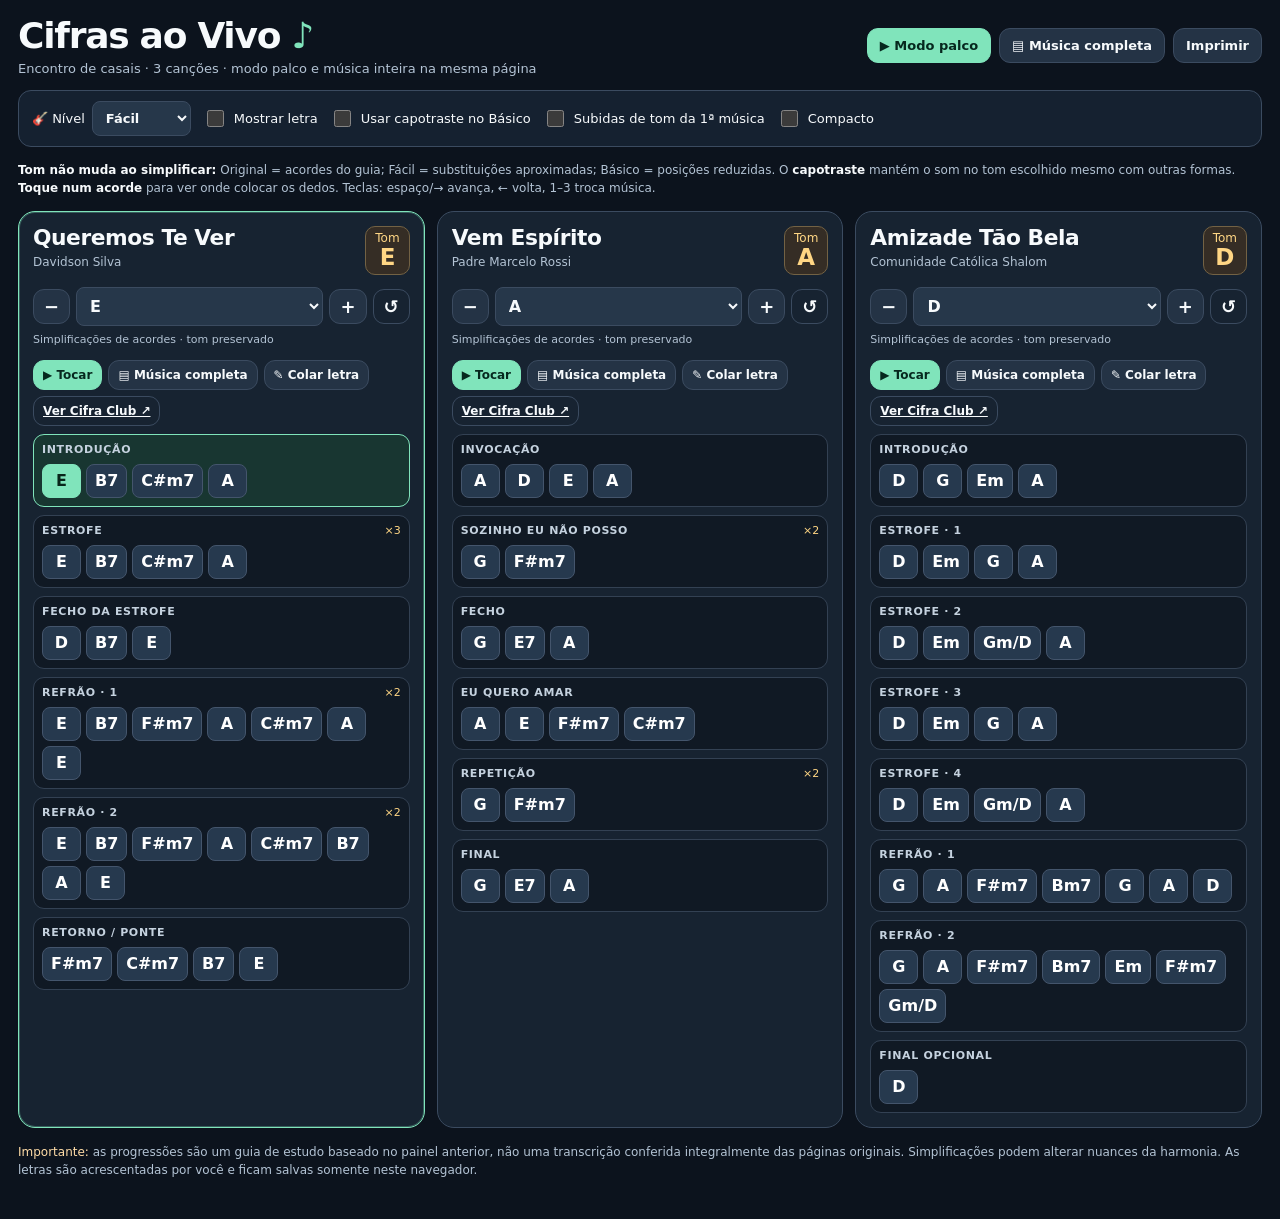
==== cifras/index.html @ f6ab0baf "Atualiza painel de cifras com modo música completa" ====
<!doctype html>
<html lang="pt-BR">
<head>
<meta charset="utf-8">
<meta name="viewport" content="width=device-width, initial-scale=1, viewport-fit=cover">
<meta name="theme-color" content="#101722">
<title>Cifras ao Vivo — Encontro de Casais</title>
<style>
:root{color-scheme:dark;--bg:#0c131d;--panel:#172331;--panel2:#243345;--border:#3b4b60;--text:#f7fafc;--muted:#b3c3d4;--accent:#80e4bb;--gold:#ffd684;--red:#ffaca8}
*{box-sizing:border-box}html,body{margin:0;background:var(--bg);color:var(--text);min-height:100%;font-family:system-ui,-apple-system,"Segoe UI",Roboto,Arial,sans-serif}body{overflow-x:hidden}button,select,textarea,input{font:inherit}button{cursor:pointer}button:focus-visible,select:focus-visible,textarea:focus-visible,input:focus-visible,a:focus-visible{outline:2px solid var(--accent);outline-offset:3px}a{color:var(--accent)}.wrap{max-width:1640px;margin:auto;padding:15px 18px 25px}.top{display:flex;gap:14px;justify-content:space-between;align-items:center;flex-wrap:wrap}.top h1{font-size:clamp(23px,3vw,36px);letter-spacing:-.035em;margin:0}.sub{color:var(--muted);font-size:13px;margin:5px 0 0}.actions{display:flex;gap:8px;flex-wrap:wrap}.btn{border:1px solid var(--border);background:var(--panel2);color:var(--text);border-radius:11px;padding:9px 12px;font-size:13px;font-weight:760}.btn:hover{border-color:var(--accent)}.btn.primary{background:var(--accent);color:#06281e;border-color:var(--accent)}.btn.flat{background:transparent}.btn.tiny{padding:7px 10px}.settings{display:flex;gap:12px;flex-wrap:wrap;align-items:center;margin:14px 0;padding:10px 13px;border-radius:13px;background:#152130;border:1px solid var(--border);font-size:13px}.settings label{display:inline-flex;gap:7px;align-items:center}.settings .check{accent-color:var(--accent);width:17px;height:17px}select{border:1px solid var(--border);background:#26374a;color:var(--text);padding:8px 9px;border-radius:8px;font-weight:700;max-width:100%}.legend{font-size:12px;color:var(--muted);margin:11px 0 14px;line-height:1.5}.legend strong{color:var(--text)}.songs{display:grid;grid-template-columns:repeat(3,minmax(0,1fr));gap:12px}.song{min-width:0;border-radius:17px;border:1px solid var(--border);background:var(--panel);padding:14px}.song.active{border-color:var(--accent);box-shadow:inset 0 0 0 1px #80e4bb50}.songhead{display:flex;align-items:flex-start;justify-content:space-between;gap:8px}.song h2{font-size:clamp(18px,1.7vw,23px);line-height:1.14;letter-spacing:-.02em;margin:0}.artist{font-size:12px;color:var(--muted);margin-top:4px}.keybox{text-align:center;flex:none;border:1px solid #736244;background:#352d25;color:var(--gold);border-radius:10px;padding:4px 9px;font-size:12px}.keybox strong{display:block;font-size:23px;line-height:1.1}.transpose{display:flex;gap:6px;align-items:center;margin:12px 0 7px}.transpose .btn{padding:6px 10px;min-width:34px;font-size:18px}.transpose select{flex:1;min-width:0}.tip{font-size:11px;color:var(--muted);min-height:18px;margin:5px 0 9px}.songactions{display:flex;flex-wrap:wrap;gap:6px;margin:7px 0}.songactions .btn{font-size:12px;padding:7px 9px}.section{border:1px solid #334153;background:#101924;padding:8px;margin-top:8px;border-radius:11px}.section.active{border-color:var(--accent);background:#183631}.sectionhead{display:flex;align-items:center;justify-content:space-between;gap:8px}.sectionname{color:#c5d2df;font-size:11px;font-weight:850;text-transform:uppercase;letter-spacing:.06em}.repeat{color:var(--gold);font-size:11px}.chords{display:flex;gap:5px;flex-wrap:wrap;margin-top:8px}.chord{min-width:39px;border-radius:8px;border:1px solid #44556c;background:#26394e;color:#fff;font-weight:900;font-size:16px;line-height:1;padding:8px;text-align:center}.chord:focus-visible,.chord:hover{border-color:var(--accent)}.chord.current{color:#082519;background:var(--accent);border-color:var(--accent)}.chord small{display:block;color:inherit;opacity:.72;font-size:9px;font-weight:650;margin-top:3px}.note{color:var(--muted);font-size:11px;margin-top:6px}.section-lyrics{white-space:pre-line;border-top:1px solid #3a4b5e;margin-top:7px;padding-top:7px;font-size:13px;color:#e2e9f2;line-height:1.45;max-height:160px;overflow:auto}.footer{font-size:12px;color:var(--muted);margin:15px 0;line-height:1.5}.notice{color:#ffdca7}.hidden{display:none!important}.compact .section{padding:6px;margin-top:6px}.compact .chord{padding:6px;font-size:14px}.compact .chords{margin-top:5px}
#stage{position:fixed;inset:0;z-index:100;background:#09111b;display:none;flex-direction:column;padding:clamp(10px,1.7vw,23px);gap:8px}#stage.show{display:flex}.stagebar{display:flex;align-items:center;justify-content:space-between;gap:8px;flex-wrap:wrap}.stagetitle{font-size:clamp(19px,2.4vw,31px);font-weight:900;letter-spacing:-.03em}.stagemeta{font-size:12px;color:var(--muted)}.stagecontrols{display:flex;gap:6px;align-items:center;flex-wrap:wrap}.stagecontrols .btn{padding:7px 9px}.stagecontrols select{padding:7px;font-size:12px}.stagecontrols label{display:inline-flex;gap:4px;align-items:center;font-size:12px;color:var(--muted)}.stage-center{display:grid;grid-template-columns:1.55fr 1fr;gap:9px;flex:1;min-height:115px}.bigbox{border-radius:17px;display:flex;flex-direction:column;align-items:center;justify-content:center;min-width:0;overflow:hidden;padding:6px;position:relative}.bigbox.current{border:2px solid var(--accent);background:#15382f}.bigbox.next{border:1px solid var(--border);background:#1c2a3b}.over{font-size:clamp(12px,1.6vw,20px);text-transform:uppercase;letter-spacing:.12em;color:#a8c5c0;font-weight:900}.giant{font-size:clamp(74px,15vw,220px);line-height:1.1;letter-spacing:-.065em;color:#b5ffe0;font-weight:970;text-align:center;white-space:nowrap}.giant.small{font-size:clamp(55px,10.5vw,145px);color:#fff}.underchord{font-size:clamp(11px,1.5vw,17px);font-weight:740;color:#c8d9e2;text-align:center}.seclabel{font-size:clamp(12px,1.5vw,18px);color:#cce5dc;font-weight:700;text-align:center;padding:0 6px}.upcoming{display:flex;align-items:center;gap:7px;justify-content:center;flex-wrap:wrap;min-height:30px}.pill{padding:5px 12px;background:var(--panel2);border:1px solid var(--border);border-radius:9px;font-size:clamp(16px,2vw,25px);font-weight:800}.stage-lyrics{background:#121d2b;border:1px solid #3b4c5b;border-radius:13px;padding:10px 14px;min-height:0;max-height:26vh;overflow:auto;flex:none}.lyrics-head{display:flex;align-items:center;justify-content:space-between;gap:8px;color:var(--gold);font-size:11px;letter-spacing:.08em;font-weight:850;text-transform:uppercase;margin-bottom:5px}.lyrics-body{color:#f5f6fd;font-size:clamp(17px,2.1vw,27px);line-height:1.38;font-weight:670;white-space:pre-line}.lyrics-empty{color:var(--muted);font-size:13px}.stage-bottom{display:grid;grid-template-columns:1fr 2fr 1fr;gap:9px;min-height:65px}.bigbtn{background:#29394c;border-radius:14px;border:1px solid var(--border);color:white;font-size:clamp(17px,2.5vw,30px);font-weight:850;padding:10px 8px}.bigbtn.primary{background:var(--accent);color:#073021;border-color:var(--accent)}.hint{font-size:11px;color:var(--muted);text-align:center}
.modal-backdrop{position:fixed;inset:0;background:#000c;z-index:220;display:none;align-items:center;justify-content:center;padding:14px}.modal-backdrop.show{display:flex}.modal{background:#182637;border:1px solid #52667c;border-radius:17px;padding:17px;box-shadow:0 25px 70px #000a;max-height:min(92vh,900px);overflow:auto;width:min(95vw,670px)}.modal h3{margin:0 0 7px;font-size:22px}.modal-top{display:flex;justify-content:space-between;align-items:flex-start;gap:10px}.modal-desc{font-size:13px;line-height:1.45;color:var(--muted);margin:7px 0 12px}.modal-actions{display:flex;flex-wrap:wrap;gap:7px;margin-top:12px}.diagram-container{display:flex;align-items:center;justify-content:center;gap:20px;flex-wrap:wrap}.diagram-container svg{width:min(100%,270px);height:auto}.diagram-notes{max-width:250px;line-height:1.5;font-size:14px}.modal textarea{display:block;resize:vertical;width:100%;background:#0c1725;color:#fff;border:1px solid var(--border);border-radius:10px;padding:11px;line-height:1.45;min-height:150px;font-size:14px}.lyric-grid{display:grid;grid-template-columns:200px 1fr;gap:10px;align-items:start}.section-select{width:100%;padding:9px}.lyric-tools{display:flex;flex-wrap:wrap;gap:7px;margin:9px 0}.muted{color:var(--muted)}.toast{position:fixed;z-index:350;bottom:15px;left:50%;transform:translateX(-50%);background:#f4f2df;color:#15212a;border-radius:12px;padding:11px 16px;display:none;font-size:13px;font-weight:750;max-width:min(92vw,600px);text-align:center;box-shadow:0 10px 30px #0009}.toast.show{display:block}
@media(max-width:950px){.songs{grid-template-columns:1fr}.song{padding:12px}.song h2{font-size:21px}.tip{min-height:0}.stagecontrols .btn,.stagecontrols select{font-size:12px}.stage-center{grid-template-columns:1.2fr .9fr}}
@media(max-width:570px){.wrap{padding:12px 9px}.settings{gap:8px;padding:8px}.stagebar{gap:6px}.stagetitle{font-size:18px}.stagecontrols{gap:4px}.stagecontrols .btn{font-size:12px;padding:6px}.stagecontrols select{max-width:97px;padding:6px}.stage-center{grid-template-columns:1fr;grid-template-rows:1.1fr .75fr;gap:6px}.bigbox{border-radius:12px}.giant{font-size:clamp(73px,22vw,125px)}.giant.small{font-size:clamp(46px,16vw,90px)}.over{font-size:12px}.stage-lyrics{max-height:24vh;padding:8px}.lyrics-body{font-size:17px}.stage-bottom{grid-template-columns:1fr 1.6fr 1fr;gap:5px;min-height:55px}.bigbtn{font-size:16px;border-radius:11px;padding:8px 4px}.hint{font-size:10px}.lyric-grid{grid-template-columns:1fr}.diagram-container{gap:2px}}
@media(max-height:640px){.stage-lyrics{max-height:19vh}.stage-bottom{min-height:48px}.giant{font-size:clamp(53px,13vh,115px)}.giant.small{font-size:clamp(39px,10vh,82px)}.bigbtn{font-size:16px;padding:5px}}
@media print{.actions,.settings,.legend,.songactions,.transpose,#stage,.modal-backdrop,.toast{display:none!important}.songs{grid-template-columns:repeat(3,1fr)}.wrap{padding:0}.song,.section{background:white;color:black}.chord{background:white;color:black;border:1px solid #888}.sectionname,.artist,.tip{color:#555}}
/* Folha da música — sem avançar acordes */
#full-sheet{position:fixed;inset:0;z-index:108;display:none;overflow:auto;overscroll-behavior:contain;background:#0b1420;color:#f6fbff;padding:14px max(12px,calc((100vw - 1380px)/2));}
#full-sheet.show{display:block}.sheet-toolbar{display:flex;align-items:center;justify-content:space-between;gap:8px;flex-wrap:wrap;position:sticky;top:-14px;z-index:2;background:#101c2b;border-bottom:1px solid #415268;padding:10px 12px;border-radius:12px;margin-bottom:10px}
.sheet-toolbar strong{font-size:clamp(19px,2.5vw,27px)}.sheet-controls{display:flex;align-items:center;gap:7px;flex-wrap:wrap}.sheet-controls label{display:inline-flex;gap:5px;align-items:center;color:#d6e5ef;font-size:13px;font-weight:650}.sheet-controls select{background:#26394a;color:#fff;border:1px solid #526478;border-radius:9px;padding:8px 9px;min-width:74px;font-size:14px}
.sheet-heading{padding:8px 8px 13px;display:flex;align-items:flex-end;justify-content:space-between;gap:10px;flex-wrap:wrap;border-bottom:1px solid #38495e}.sheet-heading h2{font-size:clamp(24px,3vw,34px);margin:0;letter-spacing:-.025em}.sheet-heading p{margin:4px 0 0;color:#b9ccde;font-size:13px}.sheet-tonality{color:#a5ffe0;font-weight:950;font-size:29px}
.sheet-grid{display:grid;grid-template-columns:repeat(2,minmax(0,1fr));gap:10px;align-items:stretch;margin:11px 0}.sheet-section{border:1px solid #415268;border-radius:11px;background:#182739;padding:10px 12px;min-width:0}.sheet-section.active{border-color:#80e4bb}.sheet-section-head{display:flex;align-items:center;justify-content:space-between;gap:6px;flex-wrap:wrap;margin-bottom:7px}.sheet-section-head strong{color:#ffe29d;font-size:clamp(14px,1.4vw,18px);line-height:1.2}.sheet-section-head .meta{font-size:12px;color:#b9cce0;font-weight:700}.sheet-inline-chords{display:flex;flex-wrap:wrap;gap:7px;align-items:center}.sheet-chord{background:#283d4c;border:1px solid #4e6577;border-radius:8px;color:#b7ffdf;font-weight:950;font-size:clamp(18px,2vw,28px);padding:6px 10px;min-width:48px;line-height:1.12}.sheet-chord:focus-visible{outline:3px solid #ffe29d}.sheet-chord small{display:block;font-size:10px;color:#d1e4ec;font-weight:600}.sheet-lyric{white-space:pre-wrap;margin-top:10px;color:#f5f5fb;line-height:1.35;font-weight:600;font-size:clamp(15px,1.4vw,19px);padding:10px;background:#0d1b2a;border-radius:9px}.sheet-lyric-empty{margin-top:8px;color:#a7baca;font-size:12px;font-weight:500}.sheet-foot{display:flex;gap:8px;align-items:center;justify-content:space-between;flex-wrap:wrap;color:#bbcbda;font-size:12px;margin:0 4px 12px}.sheet-foot a{color:#b0efce}
#full-sheet.fit .sheet-grid{gap:7px;margin-top:8px}#full-sheet.fit .sheet-section{padding:7px 9px}#full-sheet.fit .sheet-section-head{margin-bottom:5px}#full-sheet.fit .sheet-section-head strong{font-size:clamp(13px,1.2vw,16px)}#full-sheet.fit .sheet-inline-chords{gap:5px}#full-sheet.fit .sheet-chord{font-size:clamp(17px,1.6vw,23px);padding:4px 7px;min-width:38px}#full-sheet.fit .sheet-lyric{font-size:14px;line-height:1.2;padding:6px}
@media(min-width:1320px){#full-sheet.fit .sheet-grid{grid-template-columns:repeat(3,minmax(0,1fr))}}
@media(max-width:780px){#full-sheet{padding:8px}#full-sheet .sheet-grid{grid-template-columns:1fr}.sheet-toolbar{top:-8px;padding:9px}.sheet-controls{width:100%}.sheet-controls select{min-width:65px}.sheet-heading h2{font-size:24px}.sheet-heading{padding-bottom:8px}.sheet-chord{font-size:24px}}
@media(max-width:460px){.sheet-controls .btn{padding:7px;font-size:12px}.sheet-controls label{font-size:12px}.sheet-controls select{padding:7px 5px}.sheet-chord{font-size:22px}.sheet-toolbar strong{font-size:19px}}
@page{size:A4 landscape;margin:7mm}
@media print{body.print-sheet{background:white!important;color:black!important}body.print-sheet #overview,body.print-sheet #stage,body.print-sheet .modal-backdrop,body.print-sheet .toast{display:none!important}body.print-sheet #full-sheet{display:block!important;position:static!important;overflow:visible!important;inset:auto!important;background:white!important;color:black!important;padding:0!important}body.print-sheet .sheet-toolbar,body.print-sheet .sheet-foot,body.print-sheet .sheet-section-head button{display:none!important}body.print-sheet .sheet-heading{border-bottom:1px solid #777;color:black;padding:0 0 5px}body.print-sheet .sheet-heading h2{font-size:21px}body.print-sheet .sheet-heading p{color:#444;font-size:10px}body.print-sheet .sheet-tonality{color:black;font-size:19px}body.print-sheet .sheet-grid{grid-template-columns:repeat(2,minmax(0,1fr));gap:5px}body.print-sheet .sheet-section{break-inside:avoid;border:1px solid #aaa;background:white!important;color:black!important;padding:5px}body.print-sheet .sheet-section-head{margin-bottom:3px}body.print-sheet .sheet-section-head strong,body.print-sheet .sheet-section-head .meta{color:black!important;font-size:11px}body.print-sheet .sheet-inline-chords{gap:4px}body.print-sheet .sheet-chord{background:white!important;color:black!important;border:1px solid #bbb;padding:3px 5px;font-size:14px;min-width:auto}body.print-sheet .sheet-chord small{font-size:8px;color:#444}body.print-sheet .sheet-lyric{color:black;background:white;font-size:10px;line-height:1.1;padding:2px;margin-top:4px}body.print-sheet .sheet-lyric-empty{display:none}body.print-sheet #full-sheet{font-family:Arial,sans-serif}}
</style>
</head>
<body>
<main class="wrap" id="overview">
 <div class="top"><div><h1>Cifras ao Vivo <span style="color:var(--accent)">♪</span></h1><p class="sub">Encontro de casais · 3 canções · modo palco e música inteira na mesma página</p></div><div class="actions"><button class="btn primary" id="open-stage">▶ Modo palco</button><button class="btn" id="open-sheet">▤ Música completa</button><button class="btn" id="print">Imprimir</button></div></div>
 <div class="settings">
  <label>🎸 Nível <select id="level" aria-label="Nível dos acordes"><option value="original">Original</option><option value="easy">Fácil</option><option value="basic">Básico</option></select></label>
  <label><input class="check" type="checkbox" id="show-lyrics"> Mostrar letra</label>
  <label title="Usa formas mais fáceis e capotraste para manter o mesmo tom"><input class="check" type="checkbox" id="use-capo"> Usar capotraste no Básico</label>
  <label><input class="check" type="checkbox" id="modulations"> Subidas de tom da 1ª música</label>
  <label><input class="check" type="checkbox" id="compact"> Compacto</label>
 </div>
 <div class="legend"><strong>Tom não muda ao simplificar:</strong> Original = acordes do guia; Fácil = substituições aproximadas; Básico = posições reduzidas. O <strong>capotraste</strong> mantém o som no tom escolhido mesmo com outras formas. <strong>Toque num acorde</strong> para ver onde colocar os dedos. Teclas: espaço/→ avança, ← volta, 1–3 troca música.</div>
 <div class="songs" id="songs"></div>
 <div class="footer"><span class="notice">Importante:</span> as progressões são um guia de estudo baseado no painel anterior, não uma transcrição conferida integralmente das páginas originais. Simplificações podem alterar nuances da harmonia. As letras são acrescentadas por você e ficam salvas somente neste navegador.</div>
</main>
<section id="full-sheet" role="dialog" aria-modal="true" aria-label="Música completa com todos os acordes">
 <header class="sheet-toolbar"><strong>▤ Música completa · acordes em uma página</strong><div class="sheet-controls">
  <label>Música <select id="sheet-song" aria-label="Selecionar música"><option value="0">Queremos Te Ver</option><option value="1">Vem Espírito</option><option value="2">Amizade Tão Bela</option></select></label>
  <label>Nível <select id="sheet-level" aria-label="Nível dos acordes"><option value="original">Original</option><option value="easy">Fácil</option><option value="basic">Básico</option></select></label>
  <button class="btn" id="sheet-key-down" title="Descer um semitom">Tom −</button><button class="btn" id="sheet-key-up" title="Subir um semitom">Tom +</button>
  <label><input type="checkbox" id="sheet-lyrics-check"> Letra</label><label title="Reduz o tamanho para caber mais trechos em uma tela"><input type="checkbox" id="sheet-fit"> Compactar</label>
  <button class="btn" id="sheet-edit-lyrics">✎ Letra</button><button class="btn" id="sheet-print">Imprimir</button><button class="btn primary" id="sheet-stage">▶ Palco</button><button class="btn" id="sheet-close">✕ Fechar</button>
 </div></header>
 <div class="sheet-heading"><div><h2 id="sheet-title">—</h2><p id="sheet-artist">—</p></div><div class="sheet-tonality" id="sheet-key">—</div></div>
 <div class="sheet-grid" id="sheet-grid"></div>
 <footer class="sheet-foot"><span>Todos os trechos em ordem. Toque em qualquer acorde para ver os dedos. Repetições aparecem como ×2, ×3 etc. Letras adicionadas por você aparecem quando ativadas.</span><a id="sheet-source" href="#" target="_blank" rel="noopener noreferrer">Conferir cifra original ↗</a></footer>
</section>
<section id="stage" role="dialog" aria-modal="true" aria-label="Modo palco">
 <div class="stagebar"><div><div class="stagetitle" id="stage-song">—</div><div class="stagemeta" id="stage-meta">—</div></div><div class="stagecontrols">
 <select id="stage-level" aria-label="Nível"><option value="original">Original</option><option value="easy">Fácil</option><option value="basic">Básico</option></select>
 <button class="btn" id="stage-key-down" title="Descer um semitom">Tom −</button><button class="btn" id="stage-key-up" title="Subir um semitom">Tom +</button>
 <button class="btn" id="stage-lyrics-btn" title="Mostrar ou ocultar letra">Letra: não</button>
 <button class="btn" id="stage-shape" title="Ver posição do acorde atual">🎸 Posição</button>
 <button class="btn" id="toggle-auto">Auto: não</button><button class="btn" id="toggle-listen" title="Escuta experimental pelo microfone; pode errar com voz e ruído">🎙️ Ouvir: não</button><button class="btn" id="stage-close">✕ Sair</button>
 </div></div>
 <div class="stage-center"><div class="bigbox current" id="current-box"><div class="over">TOQUE AGORA</div><div class="giant" id="current-chord">—</div><div class="underchord" id="current-shape"></div><div class="seclabel" id="current-section">—</div></div><div class="bigbox next"><div class="over">PRÓXIMO</div><div class="giant small" id="next-chord">—</div><div class="underchord" id="next-shape"></div><div class="seclabel" id="next-section">—</div></div></div>
 <div class="upcoming" id="upcoming"></div>
 <div class="stage-lyrics hidden" id="stage-lyrics"><div class="lyrics-head"><span id="lyrics-section">LETRA · TRECHO ATUAL</span><button class="btn tiny" id="stage-edit-lyrics">Editar letra</button></div><div class="lyrics-body" id="lyrics-body"></div></div>
 <div class="stage-bottom"><button class="bigbtn" id="back">← Voltar</button><button class="bigbtn primary" id="forward">Próximo acorde →</button><button class="bigbtn" id="next-part">Próxima parte ↪</button></div>
 <div class="hint" id="audio-status">Espaço/→ próximo · ← voltar · ↓ próxima parte · C posição · L letra · 1,2,3 música · Esc sair. Auto por tempo não escuta. Microfone experimental ainda pode errar.</div>
</section>
<div class="modal-backdrop" id="diagram-backdrop" role="dialog" aria-modal="true" aria-label="Posição do acorde"><div class="modal" style="max-width:620px"><div class="modal-top"><div><h3 id="diagram-title">Acorde</h3><div class="muted" id="diagram-subtitle"></div></div><button class="btn" id="diagram-close">Fechar ✕</button></div><div class="diagram-container"><div id="diagram-svg"></div><div class="diagram-notes" id="diagram-notes"></div></div><div class="modal-actions"><button class="btn primary" id="diagram-go">▶ Tocar a partir daqui</button></div></div></div>
<div class="modal-backdrop" id="lyrics-backdrop" role="dialog" aria-modal="true" aria-label="Adicionar letra"><div class="modal"><div class="modal-top"><div><h3 id="lyrics-title">Adicionar letra</h3><div class="modal-desc">Cole a letra da sua própria cópia da música. Separe estrofes e refrões por uma linha em branco; distribua pelos trechos. Confira se a ordem coincide com o cantor.</div></div><button class="btn" id="lyrics-close">Fechar ✕</button></div><label for="lyric-bulk" style="font-size:13px;font-weight:700">Colar letra completa (opcional)</label><textarea id="lyric-bulk" rows="5" placeholder="Cole aqui os versos. Separe cada bloco com uma linha em branco..."></textarea><div class="lyric-tools"><button class="btn primary" id="split-lyrics">Distribuir por trechos</button><button class="btn" id="clear-lyrics">Limpar a letra da música</button></div><div class="lyric-grid"><div><label for="lyric-section-select" style="font-size:13px;font-weight:700">Editar um trecho</label><select id="lyric-section-select" class="section-select"></select><div class="modal-desc" id="lyric-counter"></div></div><div><textarea id="lyric-section-text" rows="6" placeholder="Texto mostrado nesta parte da música. Pode usar várias linhas."></textarea><div class="modal-actions"><button class="btn primary" id="save-lyric-section">Salvar este trecho</button><button class="btn" id="lyrics-next">Próximo trecho →</button></div></div></div></div></div>
<div id="toast" class="toast" role="status" aria-live="polite"></div>
<script>
(()=>{'use strict';
const SONGS=[
 {name:'Queremos Te Ver',artist:'Davidson Silva',key:'E',url:'https://www.cifraclub.com.br/davidson-silva/queremos-te-ver/',sections:[
 {name:'Introdução',ch:'E B/D# C#m A'},
 {name:'Estrofe',ch:'E B C#m A',repeat:3},
 {name:'Fecho da estrofe',ch:'D B E'},
 {name:'Refrão · 1',ch:'E B F#m A C#m A E',repeat:2},
 {name:'Refrão · 2',ch:'E B F#m A C#m B A E',repeat:2},
 {name:'Retorno / ponte',ch:'F#m C#m B E'}],mod:[
 {name:'Modulação para F# (opcional)',ch:'F# C# G#m B D#m C# F#',repeat:2},
 {name:'Modulação para G# (opcional)',ch:'G# D# A#m C# E#m D# G#',repeat:2}]},
 {name:'Vem Espírito',artist:'Padre Marcelo Rossi',key:'A',url:'https://www.cifraclub.com.br/padre-marcelo-rossi/vem-espirito/',sections:[
 {name:'Invocação',ch:'A D/A E/A A'},
 {name:'Sozinho eu não posso',ch:'G9 F#m7',repeat:2},
 {name:'Fecho',ch:'G9 D/E A'},
 {name:'Eu quero amar',ch:'A E/G# F#m7 C#m7'},
 {name:'Repetição',ch:'G9 F#m7',repeat:2},
 {name:'Final',ch:'G9 D/E A'}]},
 {name:'Amizade Tão Bela',artist:'Comunidade Católica Shalom',key:'D',url:'https://www.cifraclub.com.br/comunidade-catolica-shalom/amizade-tao-bela/',sections:[
 {name:'Introdução',ch:'D G Em A4'},
 {name:'Estrofe · 1',ch:'D Em G A'},
 {name:'Estrofe · 2',ch:'D Em Gm A'},
 {name:'Estrofe · 3',ch:'D Em G A'},
 {name:'Estrofe · 4',ch:'D Em Gm A'},
 {name:'Refrão · 1',ch:'G A F#m Bm G A D'},
 {name:'Refrão · 2',ch:'G A F#m Bm Em F#m Gm'},
 {name:'Final opcional',ch:'D'}]}
];
const NOTES=['C','C#','D','D#','E','F','F#','G','G#','A','A#','B'];
const PITCH=Object.fromEntries(NOTES.map((x,i)=>[x,i]));Object.assign(PITCH,{Db:1,Eb:3,Gb:6,Ab:8,Bb:10,Cb:11,Fb:4,'E#':5,'B#':0});
const EASY={'B/D#':'B7','D/A':'D','E/A':'E','G9':'G','D/E':'E7','E/G#':'E','B':'B7','C#m':'C#m7','F#m':'F#m7','Bm':'Bm7','Gm':'Gm/D','A4':'A','F#':'F#7','C#':'C#7','G#m':'G#m7','D#m':'D#m7','G#':'G#7','D#':'D#7','A#m':'A#m7','E#m':'Fm7'};
const BASIC={...EASY,'F#m7':'F#m7','C#m7':'C#m7','F#m':'F#m7','Bm':'Bm7'};
const SHAPES={
 'C':[-1,3,2,0,1,0],'C7':[-1,3,2,3,1,0],'Cmaj7':[-1,3,2,0,0,0],'Cm':[-1,3,5,5,4,3],'Cm7':[-1,3,5,3,4,3],
 'D':[-1,-1,0,2,3,2],'D7':[-1,-1,0,2,1,2],'Dm':[-1,-1,0,2,3,1],'Dm7':[-1,-1,0,2,1,1],
 'E':[0,2,2,1,0,0],'E7':[0,2,0,1,0,0],'Em':[0,2,2,0,0,0],'Em7':[0,2,0,0,0,0],
 'F':[1,3,3,2,1,1],'Fmaj7':[-1,-1,3,2,1,0],'Fm':[1,3,3,1,1,1],
 'G':[3,2,0,0,0,3],'G7':[3,2,0,0,0,1],'G9':[3,-1,0,2,0,1],'Gm':[3,5,5,3,3,3],
 'A':[-1,0,2,2,2,0],'A7':[-1,0,2,0,2,0],'Am':[-1,0,2,2,1,0],'Am7':[-1,0,2,0,1,0],'Asus4':[-1,0,2,2,3,0],'A4':[-1,0,2,2,3,0],
 'B':[-1,2,4,4,4,2],'B7':[-1,2,1,2,0,2],'Bm':[-1,2,4,4,3,2],'Bm7':[-1,2,0,2,0,2],
 'C#m7':[-1,4,2,1,0,0],'C#m':[-1,4,6,6,5,4],'F#m':[2,4,4,2,2,2],'F#m7':[2,-1,2,2,2,0],
 'Gm/D':[-1,-1,0,3,3,3],'Bb/D':[-1,-1,0,3,3,1],'B/D#':[-1,6,4,4,4,2],
 'D/A':[-1,0,0,2,3,2],'E/A':[-1,0,2,1,0,0],'D/E':[0,-1,0,2,3,2],'E/G#':[4,-1,2,4,0,0]
};
const $=id=>document.getElementById(id);
const initial={song:0,step:0,level:'easy',showLyrics:false,useCapo:false,mod:false,compact:false,sheetSong:0,sheetLyrics:false,sheetFit:true,transpose:[0,0,0],lyrics:[{},{},{}]};
let saved={};try{saved=JSON.parse(localStorage.getItem('casais-cifras-v3')||'{}')||{};}catch(e){}
const state={...initial,...saved,transpose:Array.isArray(saved.transpose)&&saved.transpose.length===3?saved.transpose:[0,0,0],lyrics:Array.isArray(saved.lyrics)&&saved.lyrics.length===3?saved.lyrics:[{},{},{}],auto:false,seconds:4,stage:false};
if(!['original','easy','basic'].includes(state.level))state.level='easy';state.sheetSong=Math.max(0,Math.min(2,Number(state.sheetSong)||0));state.sheetLyrics=!!state.sheetLyrics;state.sheetFit=state.sheetFit!==false;state.sheet=false;
let timer=null,wake=null,toastTimer=null,modalSong=0,modalSection=0,modalStep=0;
let micStream=null,micCtx=null,micAnalyser=null,micSamples=null,micTimer=null,micLastAdvance=0,micCandidateSince=0,micCandidate=-1;
function store(){try{localStorage.setItem('casais-cifras-v3',JSON.stringify({level:state.level,showLyrics:state.showLyrics,useCapo:state.useCapo,mod:state.mod,compact:state.compact,transpose:state.transpose,lyrics:state.lyrics,song:state.song,step:state.step,sheetSong:state.sheetSong,sheetLyrics:state.sheetLyrics,sheetFit:state.sheetFit}));}catch(e){}}
function esc(t){return String(t).replace(/[&<>"']/g,c=>({'&':'&amp;','<':'&lt;','>':'&gt;','"':'&quot;',"'":'&#39;'}[c]));}
function noteShift(n,by){return NOTES[((n+by)%12+12)%12];}
function chordShift(s,by){const m=/^([A-G](?:#|b)?)(maj7|m7|sus4|sus2|m|7|9|4)?(?:\/([A-G](?:#|b)?))?$/.exec(s);if(!m)return s;const p=PITCH[m[1]],bass=m[3]?PITCH[m[3]]:null;return p===undefined?s:noteShift(p,by)+(m[2]||'')+(bass===null?'':'/'+noteShift(bass,by));}
function songKey(i){return chordShift(SONGS[i].key,state.transpose[i]);}
function getSections(i){return [...SONGS[i].sections,...(i===0&&state.mod?SONGS[i].mod:[])];}
function flatten(i){const a=[];getSections(i).forEach((section,si)=>{const chords=section.ch.trim().split(/\s+/);for(let rep=0;rep<(section.repeat||1);rep++)chords.forEach((raw,ci)=>a.push({raw,si,rep,ci,total:section.repeat||1,sec:section.name}));});return a;}
function capoFor(i){if(state.level!=='basic'||!state.useCapo)return{fret:0,shape:SONGS[i].key};const pitch=PITCH[songKey(i)];const candidates=(i===0?['C','D','G']:(i===1?['G','C','D']:['D','C','G']));let choices=[];candidates.forEach((k,order)=>{const fret=((pitch-PITCH[k])%12+12)%12;if(fret<=7)choices.push({fret,shape:k,score:order*3+fret*.15});});choices.sort((a,b)=>a.score-b.score);return choices[0]||{fret:0,shape:songKey(i)};}
function shownChord(i,raw){let ch=raw;if(state.level==='easy')ch=EASY[ch]||ch;if(state.level==='basic')ch=BASIC[ch]||ch;const sounding=chordShift(ch,state.transpose[i]);const capo=capoFor(i);let shape=capo.fret?chordShift(sounding,-capo.fret):sounding;
 if(state.level==='basic'){
  const simplified={'F':'Fmaj7','Bb':'Bb/D','A#':'Bb/D','Gm':'Gm/D'};
  shape=simplified[shape]||shape;
 }
 return {shape,sounding,capo:capo.fret,raw,approx:shape!==sounding&&capo.fret===0||ch!==raw};}
function clampStep(){const a=flatten(state.song);state.step=Math.max(0,Math.min(state.step,a.length-1));}
function toast(s){const el=$('toast');el.textContent=s;el.classList.add('show');clearTimeout(toastTimer);toastTimer=setTimeout(()=>el.classList.remove('show'),3000);}
function syncControls(){$('level').value=state.level;$('stage-level').value=state.level;$('show-lyrics').checked=state.showLyrics;$('use-capo').checked=state.useCapo;$('modulations').checked=state.mod;$('compact').checked=state.compact;$('sheet-song').value=String(state.sheetSong);$('sheet-level').value=state.level;$('sheet-lyrics-check').checked=state.sheetLyrics;$('sheet-fit').checked=state.sheetFit;$('stage-lyrics-btn').textContent=state.showLyrics?'Letra: sim':'Letra: não';}
function renderOverview(){syncControls();let html='';SONGS.forEach((song,i)=>{const list=getSections(i),seq=flatten(i),item=i===state.song?seq[state.step]:null,capo=capoFor(i),key=songKey(i);let offset=0;
 html+=`<article class="song ${state.song===i?'active':''}"><div class="songhead"><div><h2>${esc(song.name)}</h2><div class="artist">${esc(song.artist)}</div></div><div class="keybox">Tom<strong>${esc(key)}</strong></div></div>`;
 html+=`<div class="transpose"><button class="btn" data-tune="${i}" data-diff="-1" title="Descer semitom">−</button><select aria-label="Tom de ${esc(song.name)}" data-key="${i}">${NOTES.map(n=>`<option ${key===n?'selected':''} value="${n}">${n}</option>`).join('')}</select><button class="btn" data-tune="${i}" data-diff="1" title="Subir semitom">+</button><button class="btn tiny flat" data-reset="${i}" title="Voltar ao tom escolhido inicialmente">↺</button></div>`;
 html+=`<div class="tip">${capo.fret?`Capotraste casa ${capo.fret} · toque as formas relativas a <b>${capo.shape}</b> · tom soando ${key}`:`${state.level==='original'?'Versão original do guia':state.level==='easy'?'Simplificações de acordes · tom preservado':'Acordes básicos · tom preservado'}`} </div>`;
 html+=`<div class="songactions"><button class="btn primary" data-play="${i}">▶ Tocar</button><button class="btn" data-sheet-open="${i}">▤ Música completa</button><button class="btn" data-add-lyrics="${i}">✎ Colar letra</button><a class="btn flat" target="_blank" rel="noopener noreferrer" href="${song.url}">Ver Cifra Club ↗</a></div>`;
 list.forEach((sec,si)=>{const chords=sec.ch.trim().split(/\s+/),first=offset;offset+=chords.length*(sec.repeat||1);const active=state.song===i&&item&&item.si===si;html+=`<div class="section ${active?'active':''}"><div class="sectionhead"><span class="sectionname">${esc(sec.name)}</span>${sec.repeat>1?`<span class="repeat">×${sec.repeat}</span>`:''}</div><div class="chords">`;
 chords.forEach((raw,ci)=>{const display=shownChord(i,raw),now=active&&item.ci===ci;html+=`<button class="chord ${now?'current':''}" data-chord-song="${i}" data-chord-step="${first+ci}" title="Ver como fazer ${esc(display.shape)}">${esc(display.shape)}${display.capo?`<small>soa ${esc(display.sounding)}</small>`:''}</button>`;});html+='</div>';
 if(state.showLyrics){const lyric=state.lyrics[i]&&state.lyrics[i][si];if(lyric)html+=`<div class="section-lyrics">${esc(lyric)}</div>`;else html+=`<div class="note">Letra não adicionada</div>`;}
 if(sec.note)html+=`<div class="note">${esc(sec.note)}</div>`;html+='</div>';
 });html+='</article>';
 });$('songs').innerHTML=html;document.body.classList.toggle('compact',state.compact);
 document.querySelectorAll('[data-play]').forEach(e=>e.onclick=()=>{selectSong(+e.dataset.play);openStage();});
  document.querySelectorAll('[data-sheet-open]').forEach(e=>e.onclick=()=>openSheet(+e.dataset.sheetOpen));
 document.querySelectorAll('[data-add-lyrics]').forEach(e=>e.onclick=()=>openLyrics(+e.dataset.addLyrics));
 document.querySelectorAll('[data-chord-step]').forEach(e=>e.onclick=()=>openDiagram(+e.dataset.chordSong,+e.dataset.chordStep));
 document.querySelectorAll('[data-tune]').forEach(e=>e.onclick=()=>changeKey(+e.dataset.tune,+e.dataset.diff));
 document.querySelectorAll('[data-reset]').forEach(e=>e.onclick=()=>{state.transpose[+e.dataset.reset]=0;update();});
 document.querySelectorAll('[data-key]').forEach(e=>e.onchange=()=>{const i=+e.dataset.key;state.transpose[i]=(PITCH[e.value]-PITCH[SONGS[i].key]+12)%12;update();});
}
function renderStage(){clampStep();syncControls();const i=state.song,s=SONGS[i],seq=flatten(i),cur=seq[state.step],next=seq[state.step+1],current=shownChord(i,cur.raw),following=next?shownChord(i,next.raw):null,capo=capoFor(i);
 $('stage-song').textContent=`${i+1}. ${s.name}`;
 $('stage-meta').textContent=`Tom ${songKey(i)} · ${state.level==='original'?'Original':state.level==='easy'?'Fácil':'Básico'} · ${capo.fret?`capotraste ${capo.fret} · `:''}${state.step+1}/${seq.length}`;
 $('current-chord').textContent=current.shape;$('next-chord').textContent=following?following.shape:'FIM';
 $('current-shape').textContent=current.capo?`Forma ${current.shape} · soa ${current.sounding}`:(current.shape!==current.sounding?`Acorde simplificado · função aproximada`:'');
 $('next-shape').textContent=following&&following.capo?`soa ${following.sounding}`:'';
 $('current-section').textContent=cur.sec+(cur.total>1?` · volta ${cur.rep+1}/${cur.total}`:'');
 $('next-section').textContent=next?next.sec:'Fim da música';
 $('upcoming').innerHTML=seq.slice(state.step+2,state.step+6).map(p=>`<span class="pill">${esc(shownChord(i,p.raw).shape)}</span>`).join('');
 $('stage-lyrics').classList.toggle('hidden',!state.showLyrics);$('lyrics-section').textContent='LETRA · '+cur.sec;
 const lyric=state.lyrics[i]&&state.lyrics[i][cur.si];$('lyrics-body').textContent=lyric||'Ainda não há letra neste trecho. Toque em “Editar letra” para adicioná-la.';
 $('lyrics-body').classList.toggle('lyrics-empty',!lyric);
 $('toggle-auto').textContent=state.auto?`Auto: ${state.seconds}s`:'Auto: não';
}
function renderSheet(){
 syncControls();const i=state.sheetSong,song=SONGS[i],list=getSections(i),capo=capoFor(i),tone=songKey(i);let pos=0;
 $('sheet-title').textContent=song.name;$('sheet-artist').textContent=`${song.artist} · ${state.level==='original'?'Original':state.level==='easy'?'Fácil':'Básico'}${capo.fret?` · capotraste casa ${capo.fret}`:''}`;$('sheet-key').textContent='Tom '+tone;$('sheet-source').href=song.url;
 $('full-sheet').classList.toggle('fit',state.sheetFit);
 const html=list.map((sec,si)=>{
   const start=pos,chords=sec.ch.trim().split(/\s+/);pos+=chords.length*(sec.repeat||1);
   const current=state.song===i&&flatten(i)[state.step]?.si===si;
   const buttons=chords.map((raw,j)=>{const c=shownChord(i,raw);return `<button class="sheet-chord" data-sheet-chord="${start+j}" title="Ver posição de ${esc(c.shape)}">${esc(c.shape)}${c.capo?`<small>soa ${esc(c.sounding)}</small>`:''}</button>`;}).join('');
   const lyric=state.lyrics[i]?.[si]||'';
   return `<article class="sheet-section ${current?'active':''}"><div class="sheet-section-head"><strong>${String(si+1).padStart(2,'0')} · ${esc(sec.name)}</strong><span class="meta">${sec.repeat>1?`Repetir ×${sec.repeat}`:''}</span><button class="btn tiny" data-sheet-start="${start}" title="Iniciar modo palco neste trecho">▶</button></div><div class="sheet-inline-chords">${buttons}</div>${state.sheetLyrics?(lyric?`<div class="sheet-lyric">${esc(lyric)}</div>`:'<div class="sheet-lyric-empty">Letra ainda não adicionada neste trecho</div>'):''}</article>`;
 }).join('');
 $('sheet-grid').innerHTML=html;
 document.querySelectorAll('[data-sheet-chord]').forEach(e=>e.onclick=()=>openDiagram(i,+e.dataset.sheetChord));
 document.querySelectorAll('[data-sheet-start]').forEach(e=>e.onclick=()=>{const step=+e.dataset.sheetStart;closeSheet();selectSong(i,step);openStage();});
}
function openSheet(i=state.song){if(state.stage)closeStage();state.sheetSong=Math.max(0,Math.min(2,i));state.sheet=true;$('full-sheet').classList.add('show');update();$('full-sheet').scrollTop=0;requestWake();}
function closeSheet(){state.sheet=false;$('full-sheet').classList.remove('show');if(!state.stage&&wake){wake.release().catch(()=>{});wake=null;}}
function update(){clampStep();store();renderOverview();renderStage();renderSheet();}
function selectSong(i,step=0){state.song=Math.max(0,Math.min(2,i));state.step=step;stopAuto();stopListen();update();}
function changeKey(i,amount){const v=state.transpose[i];state.transpose[i]=((v+amount+12)%12);update();toast(`${SONGS[i].name}: tom ${songKey(i)}`);}
function move(delta){const len=flatten(state.song).length,t=Math.max(0,Math.min(len-1,state.step+delta));if(delta>0&&t===state.step){stopAuto();toast('Fim desta música. Mude de música ou volte.');return;}state.step=t;update();}
function nextPart(){const arr=flatten(state.song),at=arr[state.step],n=arr.findIndex((v,i)=>i>state.step&&v.si!==at.si);if(n===-1){toast('Você chegou ao último trecho.');stopAuto();return;}state.step=n;update();}
async function requestWake(){try{if('wakeLock' in navigator&&!wake){wake=await navigator.wakeLock.request('screen');wake.addEventListener('release',()=>wake=null);}}catch(e){}}
function openStage(){if(state.sheet)closeSheet();state.stage=true;$('stage').classList.add('show');update();requestWake();}
function closeStage(){state.stage=false;stopAuto();stopListen();$('stage').classList.remove('show');if(wake){wake.release().catch(()=>{});wake=null;}}
function stopAuto(){state.auto=false;clearInterval(timer);timer=null;if($('stage-song'))renderStage();}
function toggleAuto(){if(state.auto){stopAuto();return;}stopListen();const s=prompt('Avançar um acorde a cada quantos segundos (2 a 12)? O microfone NÃO é usado.',String(state.seconds));if(s===null)return;const n=Number(s.replace(',','.'));if(!Number.isFinite(n)||n<2||n>12){toast('Digite um número entre 2 e 12.');return;}state.seconds=n;state.auto=true;timer=setInterval(()=>move(1),n*1000);renderStage();toast('Modo automático segue tempo fixo, não a voz.');}
// Escuta experimental de acorde, processada somente no navegador: NÃO identifica a letra nem a posição da música por voz.
// Somente sugere avançar quando o próximo acorde tem notas inequivocamente mais prováveis que o atual.
function pitchSet(ch){const m=/^([A-G](?:#|b)?)(maj7|m7|sus4|sus2|m|7|9|4)?/.exec(ch);if(!m)return null;const r=PITCH[m[1]];if(r===undefined)return null;const q=m[2]||'';const intervals=q==='m'||q==='m7'?[0,3,7]:(q==='sus4'||q==='4'?[0,5,7]:(q==='sus2'?[0,2,7]:[0,4,7]));return intervals.map(x=>(r+x)%12);}
function chromaScore(ch,chrom){const notes=pitchSet(ch);if(!notes)return 0;let total=chrom.reduce((a,b)=>a+b,0)||1;let inChord=notes.reduce((v,n)=>v+chrom[n],0);return inChord/total;}
function listenFrame(){if(!micAnalyser)return;micAnalyser.getByteFrequencyData(micSamples);const chrom=Array(12).fill(0),rate=micCtx.sampleRate,fft=micAnalyser.fftSize;let signal=0;
 for(let k=1;k<micSamples.length;k++){const f=k*rate/fft;if(f<82||f>1320)continue;const intensity=Math.max(0,micSamples[k]-90);if(intensity<3)continue;const midi=Math.round(69+12*Math.log2(f/440));const note=((midi%12)+12)%12;const energy=intensity*intensity/Math.sqrt(f);chrom[note]+=energy;signal+=energy;}
 let status='🎙️ Ouvindo acordes · ';if(signal<200){micCandidate=-1;micCandidateSince=0;status+='áudio baixo ou silêncio';$('audio-status').textContent=status;return;}
 const seq=flatten(state.song),curr=seq[state.step],next=seq[state.step+1];if(!curr||!next){$('audio-status').textContent=status+'fim da sequência';return;}
 const cs=chromaScore(shownChord(state.song,curr.raw).sounding,chrom),ns=chromaScore(shownChord(state.song,next.raw).sounding,chrom);const top=chrom.map((x,i)=>({x,i})).sort((a,b)=>b.x-a.x).slice(0,3).map(v=>NOTES[v.i]).join(' · ');
 status+=`notas mais fortes: ${top} · atual ${Math.round(cs*100)}% · próximo ${Math.round(ns*100)}%`;
 const now=Date.now();if(ns>.63&&ns>cs+.14&&now-micLastAdvance>1800){if(micCandidate!==state.step+1){micCandidate=state.step+1;micCandidateSince=now;}else if(now-micCandidateSince>1250){state.step++;micLastAdvance=now;micCandidate=-1;micCandidateSince=0;update();status+=' · avançou (estimativa)';}}else{micCandidate=-1;micCandidateSince=0;}
 $('audio-status').textContent=status+' · experimental, confirme visualmente';}
function stopListen(){if(micTimer){clearInterval(micTimer);micTimer=null;}if(micStream){micStream.getTracks().forEach(t=>t.stop());micStream=null;}if(micCtx){micCtx.close().catch(()=>{});micCtx=null;}micAnalyser=null;micSamples=null;micCandidate=-1;micCandidateSince=0;if($('toggle-listen'))$('toggle-listen').textContent='🎙️ Ouvir: não';if($('audio-status'))$('audio-status').textContent='Auto: por tempo, sem áudio. Microfone desligado. Próximo acorde manual é o modo mais seguro.';}
async function toggleListen(){if(micStream){stopListen();return;}stopAuto();if(!navigator.mediaDevices?.getUserMedia){toast('Este navegador ou contexto não permite acessar microfone. Abra a versão hospedada em HTTPS ou use modo manual.');return;}
 try{const stream=await navigator.mediaDevices.getUserMedia({audio:{echoCancellation:false,noiseSuppression:false,autoGainControl:false}});const Audio=window.AudioContext||window.webkitAudioContext;if(!Audio)throw new Error('Web Audio indisponível');const ctx=new Audio();await ctx.resume();const src=ctx.createMediaStreamSource(stream);const an=ctx.createAnalyser();an.fftSize=8192;an.smoothingTimeConstant=.65;src.connect(an);micStream=stream;micCtx=ctx;micAnalyser=an;micSamples=new Uint8Array(an.frequencyBinCount);micLastAdvance=0;micTimer=setInterval(listenFrame,180);$('toggle-listen').textContent='🎙️ Ouvindo · parar';toast('Microfone ativo: reconhecimento de acordes experimental. Se errar, desligue e avance manualmente.');}catch(e){stopListen();toast('Não foi possível ativar o microfone: '+(e&&e.message?e.message:'permissão negada ou navegador incompatível'));}}
function findShape(ch){if(SHAPES[ch])return SHAPES[ch];const m=/^([A-G](?:#|b)?)(maj7|m7|sus4|sus2|m|7|9|4)?(?:\/([A-G](?:#|b)?))?$/.exec(ch);if(!m)return null;const p=PITCH[m[1]];if(p===undefined)return null;let quality=m[2]||'';if(quality==='4')quality='sus4';if(quality==='9')quality='7';const bases={ '':[0,2,2,1,0,0],m:[0,2,2,0,0,0],7:[0,2,0,1,0,0],m7:[0,2,0,0,0,0],sus4:[0,2,2,2,0,0],maj7:[0,2,1,1,0,0]};let basis=bases[quality]||bases[''];const offset=(p-4+12)%12;return basis.map(n=>n<0?-1:n+offset);}
function makeDiagram(ch){const fing=findShape(ch);if(!fing)return{html:'<p>Posição não disponível neste guia.</p>',notice:'Confira a posição no Cifra Club.'};const fretted=fing.filter(n=>n>0),base=Math.max(1,Math.min(...fretted)),highest=Math.max(...fretted);const first=highest>5?base:(base>3?base:1);
 const coords=[44,77,110,143,176,209],start=70,cell=44;let svg=`<svg xmlns="http://www.w3.org/2000/svg" viewBox="0 0 252 328" role="img" aria-label="Diagrama do acorde ${esc(ch)} com seis cordas"><text x="11" y="23" fill="#e9f4ff" font-size="15" font-weight="700">${esc(ch)}</text><text x="17" y="48" fill="#aabcce" font-size="13">${first===1?'Casas 1–5':`A partir da casa ${first}`}</text>`;
 coords.forEach((x,j)=>{svg+=`<line x1="${x}" y1="${start}" x2="${x}" y2="${start+cell*5}" stroke="#dce7f4" stroke-width="${j===0||j===5?1.6:1}"/>`;});
 for(let j=0;j<=5;j++)svg+=`<line x1="${coords[0]}" x2="${coords[5]}" y1="${start+j*cell}" y2="${start+j*cell}" stroke="#dce7f4" stroke-width="${j===0&&first===1?5:1.5}"/>`;
 fing.forEach((v,j)=>{const x=coords[j];if(v===-1)svg+=`<text x="${x}" y="${start-12}" text-anchor="middle" fill="#ffb8b8" font-size="19" font-weight="850">×</text>`;else if(v===0)svg+=`<circle cx="${x}" cy="${start-21}" r="7.5" fill="none" stroke="#80e4bb" stroke-width="2.5"/>`;else{const y=start+(v-first+.5)*cell;svg+=`<circle cx="${x}" cy="${y}" r="13" fill="#80e4bb" stroke="#10372a" stroke-width="1.5"/>`;}});
 ['E','A','D','G','B','e'].forEach((t,j)=>svg+=`<text x="${coords[j]}" y="${start+cell*5+25}" text-anchor="middle" fill="#aabcce" font-size="14">${t}</text>`);svg+='</svg>';return{html:svg,notice:'● = apertar · ○ = corda solta · × = não tocar. Da esquerda para a direita: cordas E, A, D, G, B, e.'};}
function openDiagram(i,step){modalSong=i;modalStep=step;const seq=flatten(i),data=seq[Math.max(0,Math.min(seq.length-1,step))],info=shownChord(i,data.raw);$('diagram-title').textContent=`Como fazer ${info.shape}`;$('diagram-subtitle').textContent=`${SONGS[i].name} · tom ${songKey(i)} · ${data.sec}`;const diagram=makeDiagram(info.shape);$('diagram-svg').innerHTML=diagram.html;let note=diagram.notice;
 if(info.capo)note+=`\n\nCapotraste na casa ${info.capo}. Essa forma soa como ${info.sounding}. O diagrama indica as posições relativas ao capotraste.`;
 if(info.shape!==info.sounding&&!info.capo)note+='\n\nÉ uma substituição aproximada. Ouça se combina com o grupo.';
 if(/\//.test(info.shape)&&!SHAPES[info.shape])note+='\n\nAtenção: o desenho pode não incluir o baixo da inversão.';
 $('diagram-notes').textContent=note;$('diagram-notes').style.whiteSpace='pre-line';$('diagram-backdrop').classList.add('show');}
function closeDiagram(){$('diagram-backdrop').classList.remove('show');}
function cleanLyrics(text){return text.split(/\r?\n/).filter(x=>{const line=x.trim();if(!line)return true;if(/^(Tom:|Capotraste:|Afinação:|Intro:|Cifra|Ritmo:|[0-9]+\/\s*[0-9]+)/i.test(line))return false;const parts=line.split(/\s+/).filter(Boolean);if(parts.length>0&&parts.length<=12&&parts.every(t=>/^\[?([A-G](?:#|b)?)(?:maj7|m7|sus4|sus2|add9|m|7|9|4)?(?:\/[A-G](?:#|b)?)?\]?$/.test(t)))return false;return true;}).join('\n').replace(/\[([A-G](?:#|b)?)(?:maj7|m7|sus4|sus2|add9|m|7|9|4)?(?:\/[A-G](?:#|b)?)?\]/g,'').trim();}
function openLyrics(i,sec=null){modalSong=i;modalSection=sec===null?Math.max(0,Math.min(getSections(i).length-1,i===state.song?flatten(i)[state.step].si:0)):sec;
 $('lyrics-title').textContent=`Letra · ${SONGS[i].name}`;$('lyric-bulk').value='';$('lyric-section-select').innerHTML=getSections(i).map((p,j)=>`<option value="${j}">${esc(p.name)}</option>`).join('');loadLyricsSection();$('lyrics-backdrop').classList.add('show');}
function loadLyricsSection(){$('lyric-section-select').value=String(modalSection);$('lyric-section-text').value=state.lyrics[modalSong][modalSection]||'';$('lyric-counter').textContent=`Trecho ${modalSection+1} de ${getSections(modalSong).length}. Repetições usam o mesmo texto.`;}
function saveLyricsSection(quiet=false){state.lyrics[modalSong][modalSection]=$('lyric-section-text').value.trim();store();renderOverview();renderStage();if(!quiet)toast('Texto do trecho salvo neste navegador.');}
function splitLyrics(){const raw=$('lyric-bulk').value;if(!raw.trim()){toast('Cole a letra completa no campo acima.');return;}const blocks=cleanLyrics(raw).split(/\n\s*\n/).map(s=>s.trim()).filter(Boolean);if(!blocks.length){toast('Não encontrei versos para distribuir.');return;}
 const len=getSections(modalSong).length;blocks.forEach((b,j)=>{if(j<len){state.lyrics[modalSong][j]=b;}else{state.lyrics[modalSong][len-1]+='\n\n'+b;}});store();loadLyricsSection();update();toast(`${blocks.length} blocos distribuídos. Confira e ajuste cada parte antes de tocar.`);}
$('level').onchange=e=>{state.level=e.target.value;update();};$('stage-level').onchange=e=>{state.level=e.target.value;update();};
$('show-lyrics').onchange=e=>{state.showLyrics=e.target.checked;update();};$('stage-lyrics-btn').onclick=()=>{state.showLyrics=!state.showLyrics;update();};
$('use-capo').onchange=e=>{state.useCapo=e.target.checked;if(state.useCapo&&state.level!=='basic')state.level='basic';update();};$('modulations').onchange=e=>{state.mod=e.target.checked;update();};$('compact').onchange=e=>{state.compact=e.target.checked;update();};
$('open-sheet').onclick=()=>openSheet(state.song);
 $('sheet-close').onclick=closeSheet;
 $('sheet-song').onchange=e=>{state.sheetSong=+e.target.value;update();$('full-sheet').scrollTop=0;};
 $('sheet-level').onchange=e=>{state.level=e.target.value;update();};
 $('sheet-key-down').onclick=()=>changeKey(state.sheetSong,-1);
 $('sheet-key-up').onclick=()=>changeKey(state.sheetSong,1);
 $('sheet-lyrics-check').onchange=e=>{state.sheetLyrics=e.target.checked;update();};
 $('sheet-fit').onchange=e=>{state.sheetFit=e.target.checked;update();};
 $('sheet-edit-lyrics').onclick=()=>openLyrics(state.sheetSong);
 $('sheet-stage').onclick=()=>{const i=state.sheetSong;closeSheet();selectSong(i);openStage();};
 $('sheet-print').onclick=()=>{document.body.classList.add('print-sheet');window.print();};
 window.addEventListener('afterprint',()=>document.body.classList.remove('print-sheet'));
 $('open-stage').onclick=openStage;$('print').onclick=()=>window.print();$('stage-close').onclick=closeStage;$('back').onclick=()=>move(-1);$('forward').onclick=()=>move(1);$('next-part').onclick=nextPart;
$('stage-key-down').onclick=()=>changeKey(state.song,-1);$('stage-key-up').onclick=()=>changeKey(state.song,1);$('toggle-auto').onclick=toggleAuto;$('toggle-listen').onclick=toggleListen;
$('stage-shape').onclick=()=>openDiagram(state.song,state.step);$('current-box').onclick=()=>openDiagram(state.song,state.step);
$('diagram-close').onclick=closeDiagram;$('diagram-go').onclick=()=>{closeDiagram();selectSong(modalSong,modalStep);openStage();};$('diagram-backdrop').onclick=e=>{if(e.target===$('diagram-backdrop'))closeDiagram();};
$('lyrics-close').onclick=()=>{saveLyricsSection(true);$('lyrics-backdrop').classList.remove('show');};$('lyric-section-select').onchange=e=>{saveLyricsSection(true);modalSection=+e.target.value;loadLyricsSection();};
$('save-lyric-section').onclick=()=>saveLyricsSection();$('lyrics-next').onclick=()=>{saveLyricsSection(true);modalSection=(modalSection+1)%getSections(modalSong).length;loadLyricsSection();};
$('split-lyrics').onclick=splitLyrics;$('clear-lyrics').onclick=()=>{if(!confirm('Limpar todos os textos desta música?'))return;state.lyrics[modalSong]={};loadLyricsSection();update();toast('Letra apagada deste navegador.');};
$('stage-edit-lyrics').onclick=()=>{const cur=flatten(state.song)[state.step];openLyrics(state.song,cur.si);};
$('lyrics-backdrop').onclick=e=>{if(e.target===$('lyrics-backdrop')){$('lyrics-close').click();}};
window.addEventListener('keydown',e=>{if($('diagram-backdrop').classList.contains('show')){if(e.key==='Escape')closeDiagram();return;}if($('lyrics-backdrop').classList.contains('show')){if(e.key==='Escape')$('lyrics-close').click();return;}if(['INPUT','TEXTAREA','SELECT'].includes(document.activeElement.tagName))return;
 if(state.sheet){if(e.key==='Escape'){closeSheet();e.preventDefault();return;}if(['1','2','3'].includes(e.key)){state.sheetSong=Number(e.key)-1;update();e.preventDefault();return;}return;}
 let handled=true;switch(e.key){case ' ':case 'ArrowRight':move(1);break;case 'ArrowLeft':move(-1);break;case 'ArrowDown':nextPart();break;case '1':case '2':case '3':selectSong(Number(e.key)-1);break;case 'Escape':closeStage();break;case 'c':case 'C':openDiagram(state.song,state.step);break;case 'l':case 'L':state.showLyrics=!state.showLyrics;update();break;case 'f':case 'F':state.stage?closeStage():openStage();break;default:handled=false;}if(handled)e.preventDefault();});
let touch=null;$('stage').addEventListener('touchstart',e=>{if(e.target.closest('button,select'))return;touch={x:e.changedTouches[0].clientX,y:e.changedTouches[0].clientY};},{passive:true});$('stage').addEventListener('touchend',e=>{if(!touch||e.target.closest('button,select')){touch=null;return;}const x=e.changedTouches[0].clientX-touch.x,y=e.changedTouches[0].clientY-touch.y;if(Math.abs(x)>90&&Math.abs(x)>Math.abs(y)*1.4)move(x<0?1:-1);touch=null;},{passive:true});
document.addEventListener('visibilitychange',()=>{if(document.visibilityState==='visible'&&state.stage)requestWake();});update();
})();
</script>
</body></html>
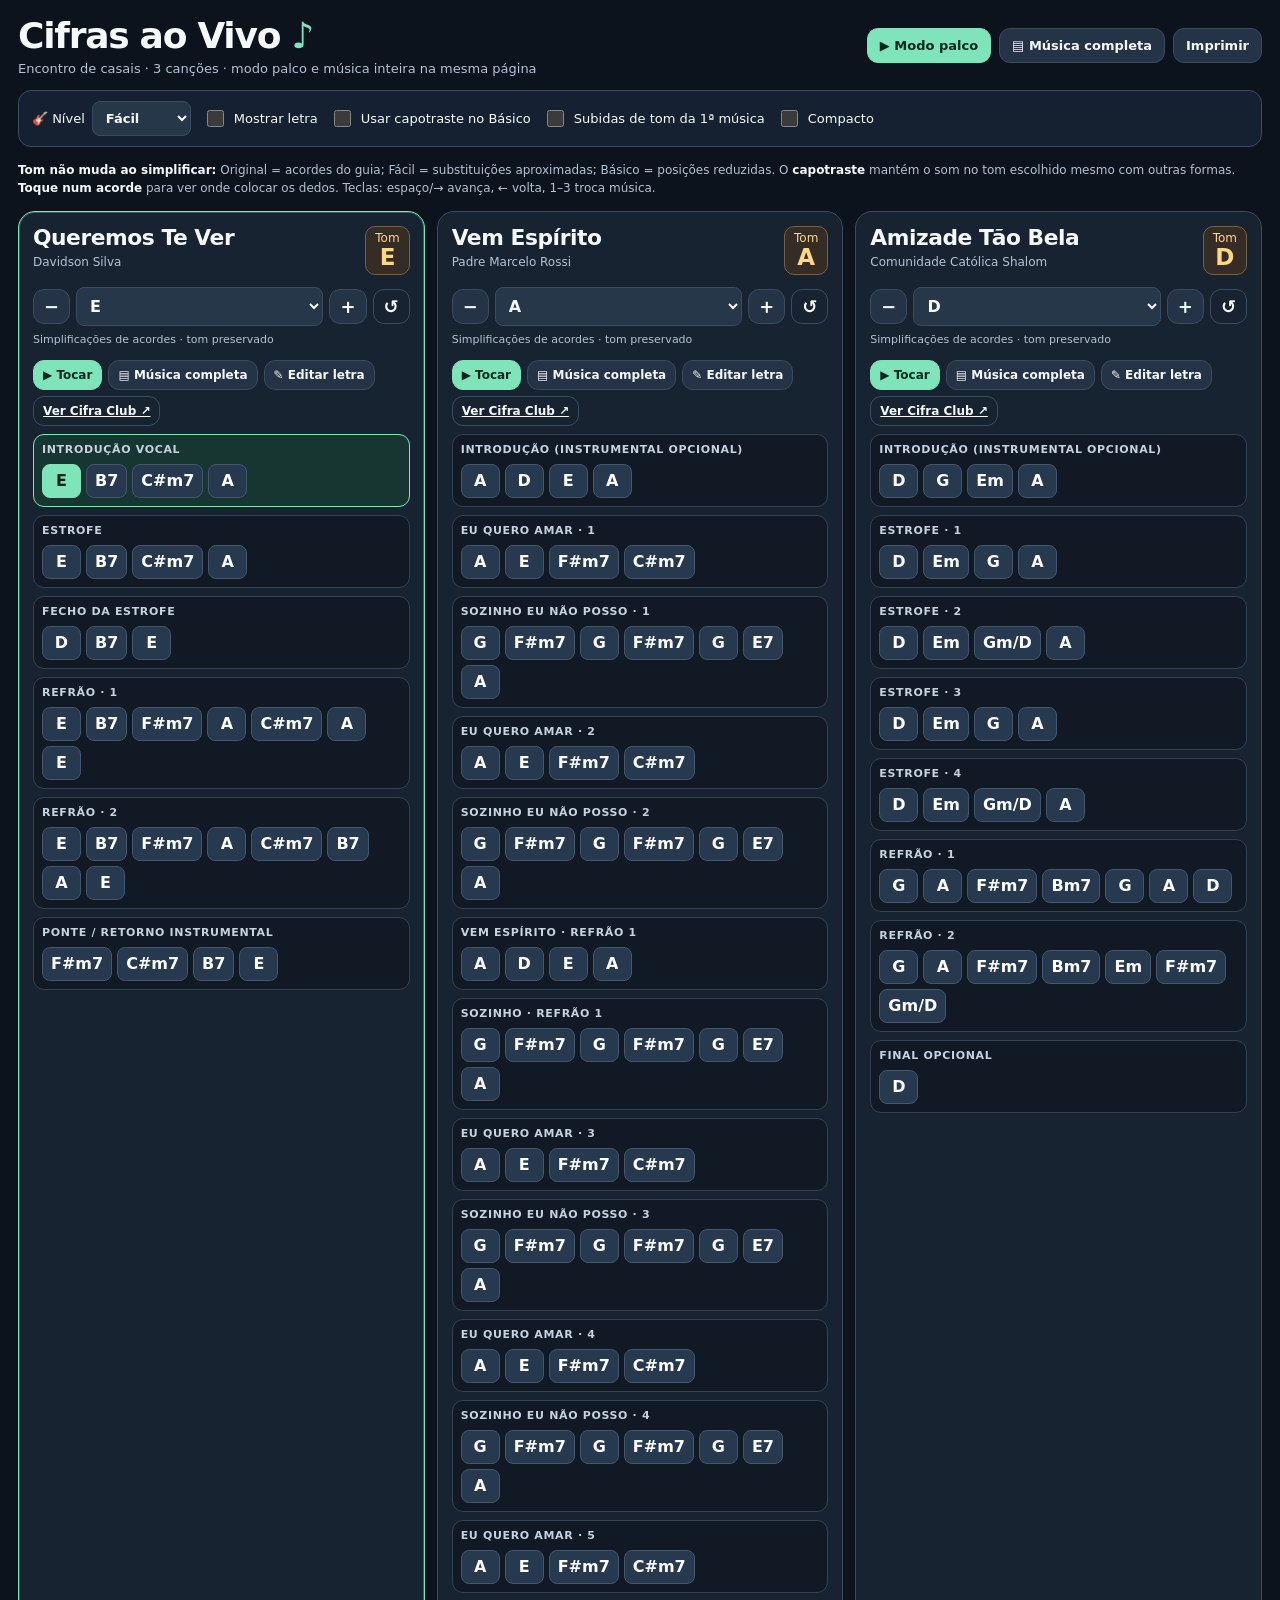
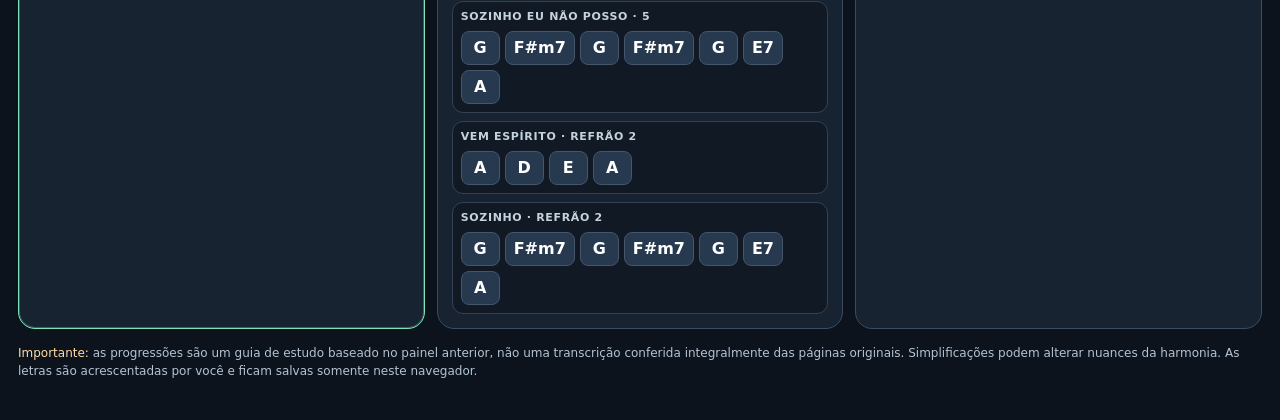
==== commit af78e72c: "Inclui letras fornecidas e alinha acordes em Música completa" ====
--- a/cifras/index.html
+++ b/cifras/index.html
@@ -27,6 +27,12 @@
 @page{size:A4 landscape;margin:7mm}
 @media print{body.print-sheet{background:white!important;color:black!important}body.print-sheet #overview,body.print-sheet #stage,body.print-sheet .modal-backdrop,body.print-sheet .toast{display:none!important}body.print-sheet #full-sheet{display:block!important;position:static!important;overflow:visible!important;inset:auto!important;background:white!important;color:black!important;padding:0!important}body.print-sheet .sheet-toolbar,body.print-sheet .sheet-foot,body.print-sheet .sheet-section-head button{display:none!important}body.print-sheet .sheet-heading{border-bottom:1px solid #777;color:black;padding:0 0 5px}body.print-sheet .sheet-heading h2{font-size:21px}body.print-sheet .sheet-heading p{color:#444;font-size:10px}body.print-sheet .sheet-tonality{color:black;font-size:19px}body.print-sheet .sheet-grid{grid-template-columns:repeat(2,minmax(0,1fr));gap:5px}body.print-sheet .sheet-section{break-inside:avoid;border:1px solid #aaa;background:white!important;color:black!important;padding:5px}body.print-sheet .sheet-section-head{margin-bottom:3px}body.print-sheet .sheet-section-head strong,body.print-sheet .sheet-section-head .meta{color:black!important;font-size:11px}body.print-sheet .sheet-inline-chords{gap:4px}body.print-sheet .sheet-chord{background:white!important;color:black!important;border:1px solid #bbb;padding:3px 5px;font-size:14px;min-width:auto}body.print-sheet .sheet-chord small{font-size:8px;color:#444}body.print-sheet .sheet-lyric{color:black;background:white;font-size:10px;line-height:1.1;padding:2px;margin-top:4px}body.print-sheet .sheet-lyric-empty{display:none}body.print-sheet #full-sheet{font-family:Arial,sans-serif}}
 </style>
+<style>
+.sheet-score{display:flex;flex-direction:column;gap:8px}.sheet-line{padding:5px 2px 7px;border-bottom:1px dashed #344c61;min-width:0}.sheet-line:last-child{border-bottom:0}.sheet-line-chords{display:flex;gap:5px;flex-wrap:wrap;margin-bottom:4px}.sheet-line-chords .sheet-chord{font-size:clamp(15px,1.6vw,22px);padding:4px 9px;min-width:37px}.sheet-line-lyrics{font-size:clamp(15px,1.55vw,20px);font-weight:650;line-height:1.32;color:#f1f7ff;overflow-wrap:break-word}
+#full-sheet.fit .sheet-line{padding:3px 1px 4px}#full-sheet.fit .sheet-score{gap:4px}#full-sheet.fit .sheet-line-lyrics{font-size:clamp(13px,1.25vw,17px)}#full-sheet.fit .sheet-line-chords .sheet-chord{font-size:clamp(15px,1.4vw,20px);padding:3px 7px}
+@media(max-width:630px){.sheet-line-lyrics{font-size:17px}.sheet-line-chords .sheet-chord{font-size:19px}}
+@media print{.sheet-score{gap:4px}.sheet-line{break-inside:avoid;padding:2px}.sheet-line-lyrics{font-size:12px!important;color:#111!important}.sheet-line-chords .sheet-chord{font-size:12px!important;padding:2px 4px!important}}
+</style>
 </head>
 <body>
 <main class="wrap" id="overview">
@@ -52,7 +58,7 @@
  </div></header>
  <div class="sheet-heading"><div><h2 id="sheet-title">—</h2><p id="sheet-artist">—</p></div><div class="sheet-tonality" id="sheet-key">—</div></div>
  <div class="sheet-grid" id="sheet-grid"></div>
- <footer class="sheet-foot"><span>Todos os trechos em ordem. Toque em qualquer acorde para ver os dedos. Repetições aparecem como ×2, ×3 etc. Letras adicionadas por você aparecem quando ativadas.</span><a id="sheet-source" href="#" target="_blank" rel="noopener noreferrer">Conferir cifra original ↗</a></footer>
+ <footer class="sheet-foot"><span>Todos os trechos em ordem. Toque em qualquer acorde para ver os dedos. Repetições aparecem como ×2, ×3 etc. Letras fornecidas já incluídas. Acordes estão organizados por linha como guia para o ensaio.</span><a id="sheet-source" href="#" target="_blank" rel="noopener noreferrer">Conferir cifra original ↗</a></footer>
 </section>
 <section id="stage" role="dialog" aria-modal="true" aria-label="Modo palco">
  <div class="stagebar"><div><div class="stagetitle" id="stage-song">—</div><div class="stagemeta" id="stage-meta">—</div></div><div class="stagecontrols">
@@ -73,33 +79,8 @@
 <div id="toast" class="toast" role="status" aria-live="polite"></div>
 <script>
 (()=>{'use strict';
-const SONGS=[
- {name:'Queremos Te Ver',artist:'Davidson Silva',key:'E',url:'https://www.cifraclub.com.br/davidson-silva/queremos-te-ver/',sections:[
- {name:'Introdução',ch:'E B/D# C#m A'},
- {name:'Estrofe',ch:'E B C#m A',repeat:3},
- {name:'Fecho da estrofe',ch:'D B E'},
- {name:'Refrão · 1',ch:'E B F#m A C#m A E',repeat:2},
- {name:'Refrão · 2',ch:'E B F#m A C#m B A E',repeat:2},
- {name:'Retorno / ponte',ch:'F#m C#m B E'}],mod:[
- {name:'Modulação para F# (opcional)',ch:'F# C# G#m B D#m C# F#',repeat:2},
- {name:'Modulação para G# (opcional)',ch:'G# D# A#m C# E#m D# G#',repeat:2}]},
- {name:'Vem Espírito',artist:'Padre Marcelo Rossi',key:'A',url:'https://www.cifraclub.com.br/padre-marcelo-rossi/vem-espirito/',sections:[
- {name:'Invocação',ch:'A D/A E/A A'},
- {name:'Sozinho eu não posso',ch:'G9 F#m7',repeat:2},
- {name:'Fecho',ch:'G9 D/E A'},
- {name:'Eu quero amar',ch:'A E/G# F#m7 C#m7'},
- {name:'Repetição',ch:'G9 F#m7',repeat:2},
- {name:'Final',ch:'G9 D/E A'}]},
- {name:'Amizade Tão Bela',artist:'Comunidade Católica Shalom',key:'D',url:'https://www.cifraclub.com.br/comunidade-catolica-shalom/amizade-tao-bela/',sections:[
- {name:'Introdução',ch:'D G Em A4'},
- {name:'Estrofe · 1',ch:'D Em G A'},
- {name:'Estrofe · 2',ch:'D Em Gm A'},
- {name:'Estrofe · 3',ch:'D Em G A'},
- {name:'Estrofe · 4',ch:'D Em Gm A'},
- {name:'Refrão · 1',ch:'G A F#m Bm G A D'},
- {name:'Refrão · 2',ch:'G A F#m Bm Em F#m Gm'},
- {name:'Final opcional',ch:'D'}]}
-];
+const SONGS=[{"name":"Queremos Te Ver","artist":"Davidson Silva","key":"E","url":"https://www.cifraclub.com.br/davidson-silva/queremos-te-ver/","sections":[{"name":"Introdução vocal","ch":"E B/D# C#m A"},{"name":"Estrofe","ch":"E B C#m A"},{"name":"Fecho da estrofe","ch":"D B E"},{"name":"Refrão · 1","ch":"E B F#m A C#m A E"},{"name":"Refrão · 2","ch":"E B F#m A C#m B A E"},{"name":"Ponte / retorno instrumental","ch":"F#m C#m B E"}],"mod":[{"name":"Modulação para F# (opcional)","ch":"F# C# G#m B D#m C# F#"},{"name":"Modulação para G# (opcional)","ch":"G# D# A#m C# E#m D# G#"}]},{"name":"Vem Espírito","artist":"Padre Marcelo Rossi","key":"A","url":"https://www.cifraclub.com.br/padre-marcelo-rossi/vem-espirito/","sections":[{"name":"Introdução (instrumental opcional)","ch":"A D/A E/A A"},{"name":"Eu quero amar · 1","ch":"A E/G# F#m7 C#m7"},{"name":"Sozinho eu não posso · 1","ch":"G9 F#m7 G9 F#m7 G9 D/E A"},{"name":"Eu quero amar · 2","ch":"A E/G# F#m7 C#m7"},{"name":"Sozinho eu não posso · 2","ch":"G9 F#m7 G9 F#m7 G9 D/E A"},{"name":"Vem Espírito · refrão 1","ch":"A D/A E/A A"},{"name":"Sozinho · refrão 1","ch":"G9 F#m7 G9 F#m7 G9 D/E A"},{"name":"Eu quero amar · 3","ch":"A E/G# F#m7 C#m7"},{"name":"Sozinho eu não posso · 3","ch":"G9 F#m7 G9 F#m7 G9 D/E A"},{"name":"Eu quero amar · 4","ch":"A E/G# F#m7 C#m7"},{"name":"Sozinho eu não posso · 4","ch":"G9 F#m7 G9 F#m7 G9 D/E A"},{"name":"Eu quero amar · 5","ch":"A E/G# F#m7 C#m7"},{"name":"Sozinho eu não posso · 5","ch":"G9 F#m7 G9 F#m7 G9 D/E A"},{"name":"Vem Espírito · refrão 2","ch":"A D/A E/A A"},{"name":"Sozinho · refrão 2","ch":"G9 F#m7 G9 F#m7 G9 D/E A"}]},{"name":"Amizade Tão Bela","artist":"Comunidade Católica Shalom","key":"D","url":"https://www.cifraclub.com.br/comunidade-catolica-shalom/amizade-tao-bela/","sections":[{"name":"Introdução (instrumental opcional)","ch":"D G Em A4"},{"name":"Estrofe · 1","ch":"D Em G A"},{"name":"Estrofe · 2","ch":"D Em Gm A"},{"name":"Estrofe · 3","ch":"D Em G A"},{"name":"Estrofe · 4","ch":"D Em Gm A"},{"name":"Refrão · 1","ch":"G A F#m Bm G A D"},{"name":"Refrão · 2","ch":"G A F#m Bm Em F#m Gm"},{"name":"Final opcional","ch":"D"}]}];
+const DEFAULT_LYRICS=[["Ohh ohh\nNara nara nara naaaa\nOhh ohh\nNara nara nara naaaa","Senhor, é bom estar, estar contigo aqui\nReunidos em Tua casa\nUm dia é mais que mil\nDiante do Teu altar","Teu amor nos transformará","Jesus\nQueremos Te ver\nO teu rosto brilhará em nós\nQueremos Te ver\nContemplar o teu olhar","Jesus\nQueremos Te ver\nO teu rosto brilhará em nós\nQueremos Te ver\nTransfigura-nos em Ti\nJesus","","Jesus\nQueremos Te ver\nO teu rosto brilhará em nós\nQueremos Te ver\nContemplar o teu olhar","Jesus\nQueremos Te ver\nO teu rosto brilhará em nós\nQueremos Te ver\nTransfigura-nos em Ti\nJesus"],["","Eu quero amar\nEu quero ser\nAquilo que Deus quer","Sozinho eu não posso mais\nSozinho eu não posso mais\nSozinho eu não posso mais viver","Eu quero amar\nEu quero ser\nAquilo que Deus quer","Sozinho eu não posso mais\nSozinho eu não posso mais\nSozinho eu não posso mais viver","Vem, Espírito!\nVem, Espírito!","Sozinho eu não posso mais\nSozinho eu não posso mais\nSozinho eu não posso mais viver","Eu quero amar\nEu quero ser\nAquilo que Deus quer","Sozinho eu não posso mais\nSozinho eu não posso mais\nSozinho eu não posso mais viver","Eu quero amar\nEu quero ser\nAquilo que Deus quer","Sozinho eu não posso mais\nSozinho eu não posso mais\nSozinho eu não posso mais viver","Eu quero amar\nEu quero ser\nAquilo que Deus quer","Sozinho eu não posso mais\nSozinho eu não posso mais\nSozinho eu não posso mais viver","Vem, Espírito!\nVem, Espírito!","Sozinho eu não posso mais\nSozinho eu não posso mais\nSozinho eu não posso mais viver"],["","Tua vida é um dom de alegria e festa","Cantada com esplendor, com amor e graça","O Pai contempla na glória e com um sopro te cria","Te chama a uma amizade, amizade tão bela","Tu és meu irmão, reflexo da Trindade\nShalom do Pai pra nossa vida","Tu és meu irmão, reflexo da Trindade\nShalom do Pai pra nossa vida",""]];
 const NOTES=['C','C#','D','D#','E','F','F#','G','G#','A','A#','B'];
 const PITCH=Object.fromEntries(NOTES.map((x,i)=>[x,i]));Object.assign(PITCH,{Db:1,Eb:3,Gb:6,Ab:8,Bb:10,Cb:11,Fb:4,'E#':5,'B#':0});
 const EASY={'B/D#':'B7','D/A':'D','E/A':'E','G9':'G','D/E':'E7','E/G#':'E','B':'B7','C#m':'C#m7','F#m':'F#m7','Bm':'Bm7','Gm':'Gm/D','A4':'A','F#':'F#7','C#':'C#7','G#m':'G#m7','D#m':'D#m7','G#':'G#7','D#':'D#7','A#m':'A#m7','E#m':'Fm7'};
@@ -123,6 +104,18 @@
 if(!['original','easy','basic'].includes(state.level))state.level='easy';state.sheetSong=Math.max(0,Math.min(2,Number(state.sheetSong)||0));state.sheetLyrics=!!state.sheetLyrics;state.sheetFit=state.sheetFit!==false;state.sheet=false;
 let timer=null,wake=null,toastTimer=null,modalSong=0,modalSection=0,modalStep=0;
 let micStream=null,micCtx=null,micAnalyser=null,micSamples=null,micTimer=null,micLastAdvance=0,micCandidateSince=0,micCandidate=-1;
+function lyricText(i,si){const custom=state.lyrics[i]||{};return Object.prototype.hasOwnProperty.call(custom,si)?custom[si]:(DEFAULT_LYRICS[i]?.[si]||'');}
+function installScoreRows(){
+ if(!state.sheetLyrics)return;const list=getSections(state.sheetSong),sections=document.querySelectorAll('#sheet-grid .sheet-section');sections.forEach((article,si)=>{
+ const lyric=lyricText(state.sheetSong,si);if(!lyric)return;
+ const lines=lyric.split(/\r?\n/).map(x=>x.trim()).filter(Boolean),old=article.querySelector('.sheet-inline-chords'),oldLyrics=article.querySelector('.sheet-lyric');if(!old||!lines.length)return;
+ const chords=Array.from(old.querySelectorAll('button'));const counts=Array(lines.length).fill(0);
+ for(let j=0;j<chords.length;j++)counts[Math.min(lines.length-1,Math.floor(j*lines.length/chords.length))]++;
+ const box=document.createElement('div');box.className='sheet-score';let c=0;
+ lines.forEach((line,k)=>{const row=document.createElement('div');row.className='sheet-line';const chordsBar=document.createElement('div');chordsBar.className='sheet-line-chords';for(let m=0;m<counts[k];m++)chordsBar.appendChild(chords[c++]);const lyricEl=document.createElement('div');lyricEl.className='sheet-line-lyrics';lyricEl.textContent=line;row.appendChild(chordsBar);row.appendChild(lyricEl);box.appendChild(row);});
+ old.replaceWith(box);if(oldLyrics)oldLyrics.remove();
+ });
+}
 function store(){try{localStorage.setItem('casais-cifras-v3',JSON.stringify({level:state.level,showLyrics:state.showLyrics,useCapo:state.useCapo,mod:state.mod,compact:state.compact,transpose:state.transpose,lyrics:state.lyrics,song:state.song,step:state.step,sheetSong:state.sheetSong,sheetLyrics:state.sheetLyrics,sheetFit:state.sheetFit}));}catch(e){}}
 function esc(t){return String(t).replace(/[&<>"']/g,c=>({'&':'&amp;','<':'&lt;','>':'&gt;','"':'&quot;',"'":'&#39;'}[c]));}
 function noteShift(n,by){return NOTES[((n+by)%12+12)%12];}
@@ -144,10 +137,10 @@
  html+=`<article class="song ${state.song===i?'active':''}"><div class="songhead"><div><h2>${esc(song.name)}</h2><div class="artist">${esc(song.artist)}</div></div><div class="keybox">Tom<strong>${esc(key)}</strong></div></div>`;
  html+=`<div class="transpose"><button class="btn" data-tune="${i}" data-diff="-1" title="Descer semitom">−</button><select aria-label="Tom de ${esc(song.name)}" data-key="${i}">${NOTES.map(n=>`<option ${key===n?'selected':''} value="${n}">${n}</option>`).join('')}</select><button class="btn" data-tune="${i}" data-diff="1" title="Subir semitom">+</button><button class="btn tiny flat" data-reset="${i}" title="Voltar ao tom escolhido inicialmente">↺</button></div>`;
  html+=`<div class="tip">${capo.fret?`Capotraste casa ${capo.fret} · toque as formas relativas a <b>${capo.shape}</b> · tom soando ${key}`:`${state.level==='original'?'Versão original do guia':state.level==='easy'?'Simplificações de acordes · tom preservado':'Acordes básicos · tom preservado'}`} </div>`;
- html+=`<div class="songactions"><button class="btn primary" data-play="${i}">▶ Tocar</button><button class="btn" data-sheet-open="${i}">▤ Música completa</button><button class="btn" data-add-lyrics="${i}">✎ Colar letra</button><a class="btn flat" target="_blank" rel="noopener noreferrer" href="${song.url}">Ver Cifra Club ↗</a></div>`;
+ html+=`<div class="songactions"><button class="btn primary" data-play="${i}">▶ Tocar</button><button class="btn" data-sheet-open="${i}">▤ Música completa</button><button class="btn" data-add-lyrics="${i}">✎ Editar letra</button><a class="btn flat" target="_blank" rel="noopener noreferrer" href="${song.url}">Ver Cifra Club ↗</a></div>`;
  list.forEach((sec,si)=>{const chords=sec.ch.trim().split(/\s+/),first=offset;offset+=chords.length*(sec.repeat||1);const active=state.song===i&&item&&item.si===si;html+=`<div class="section ${active?'active':''}"><div class="sectionhead"><span class="sectionname">${esc(sec.name)}</span>${sec.repeat>1?`<span class="repeat">×${sec.repeat}</span>`:''}</div><div class="chords">`;
  chords.forEach((raw,ci)=>{const display=shownChord(i,raw),now=active&&item.ci===ci;html+=`<button class="chord ${now?'current':''}" data-chord-song="${i}" data-chord-step="${first+ci}" title="Ver como fazer ${esc(display.shape)}">${esc(display.shape)}${display.capo?`<small>soa ${esc(display.sounding)}</small>`:''}</button>`;});html+='</div>';
- if(state.showLyrics){const lyric=state.lyrics[i]&&state.lyrics[i][si];if(lyric)html+=`<div class="section-lyrics">${esc(lyric)}</div>`;else html+=`<div class="note">Letra não adicionada</div>`;}
+ if(state.showLyrics){const lyric=lyricText(i,si);if(lyric)html+=`<div class="section-lyrics">${esc(lyric)}</div>`;else html+=`<div class="note">Letra não adicionada</div>`;}
  if(sec.note)html+=`<div class="note">${esc(sec.note)}</div>`;html+='</div>';
  });html+='</article>';
  });$('songs').innerHTML=html;document.body.classList.toggle('compact',state.compact);
@@ -169,7 +162,7 @@
  $('next-section').textContent=next?next.sec:'Fim da música';
  $('upcoming').innerHTML=seq.slice(state.step+2,state.step+6).map(p=>`<span class="pill">${esc(shownChord(i,p.raw).shape)}</span>`).join('');
  $('stage-lyrics').classList.toggle('hidden',!state.showLyrics);$('lyrics-section').textContent='LETRA · '+cur.sec;
- const lyric=state.lyrics[i]&&state.lyrics[i][cur.si];$('lyrics-body').textContent=lyric||'Ainda não há letra neste trecho. Toque em “Editar letra” para adicioná-la.';
+ const lyric=lyricText(i,cur.si);$('lyrics-body').textContent=lyric||'Ainda não há letra neste trecho. Toque em “Editar letra” para adicioná-la.';
  $('lyrics-body').classList.toggle('lyrics-empty',!lyric);
  $('toggle-auto').textContent=state.auto?`Auto: ${state.seconds}s`:'Auto: não';
 }
@@ -181,10 +174,10 @@
    const start=pos,chords=sec.ch.trim().split(/\s+/);pos+=chords.length*(sec.repeat||1);
    const current=state.song===i&&flatten(i)[state.step]?.si===si;
    const buttons=chords.map((raw,j)=>{const c=shownChord(i,raw);return `<button class="sheet-chord" data-sheet-chord="${start+j}" title="Ver posição de ${esc(c.shape)}">${esc(c.shape)}${c.capo?`<small>soa ${esc(c.sounding)}</small>`:''}</button>`;}).join('');
-   const lyric=state.lyrics[i]?.[si]||'';
+   const lyric=lyricText(i,si);
    return `<article class="sheet-section ${current?'active':''}"><div class="sheet-section-head"><strong>${String(si+1).padStart(2,'0')} · ${esc(sec.name)}</strong><span class="meta">${sec.repeat>1?`Repetir ×${sec.repeat}`:''}</span><button class="btn tiny" data-sheet-start="${start}" title="Iniciar modo palco neste trecho">▶</button></div><div class="sheet-inline-chords">${buttons}</div>${state.sheetLyrics?(lyric?`<div class="sheet-lyric">${esc(lyric)}</div>`:'<div class="sheet-lyric-empty">Letra ainda não adicionada neste trecho</div>'):''}</article>`;
  }).join('');
- $('sheet-grid').innerHTML=html;
+ $('sheet-grid').innerHTML=html;installScoreRows();
  document.querySelectorAll('[data-sheet-chord]').forEach(e=>e.onclick=()=>openDiagram(i,+e.dataset.sheetChord));
  document.querySelectorAll('[data-sheet-start]').forEach(e=>e.onclick=()=>{const step=+e.dataset.sheetStart;closeSheet();selectSong(i,step);openStage();});
 }
@@ -231,7 +224,7 @@
 function cleanLyrics(text){return text.split(/\r?\n/).filter(x=>{const line=x.trim();if(!line)return true;if(/^(Tom:|Capotraste:|Afinação:|Intro:|Cifra|Ritmo:|[0-9]+\/\s*[0-9]+)/i.test(line))return false;const parts=line.split(/\s+/).filter(Boolean);if(parts.length>0&&parts.length<=12&&parts.every(t=>/^\[?([A-G](?:#|b)?)(?:maj7|m7|sus4|sus2|add9|m|7|9|4)?(?:\/[A-G](?:#|b)?)?\]?$/.test(t)))return false;return true;}).join('\n').replace(/\[([A-G](?:#|b)?)(?:maj7|m7|sus4|sus2|add9|m|7|9|4)?(?:\/[A-G](?:#|b)?)?\]/g,'').trim();}
 function openLyrics(i,sec=null){modalSong=i;modalSection=sec===null?Math.max(0,Math.min(getSections(i).length-1,i===state.song?flatten(i)[state.step].si:0)):sec;
  $('lyrics-title').textContent=`Letra · ${SONGS[i].name}`;$('lyric-bulk').value='';$('lyric-section-select').innerHTML=getSections(i).map((p,j)=>`<option value="${j}">${esc(p.name)}</option>`).join('');loadLyricsSection();$('lyrics-backdrop').classList.add('show');}
-function loadLyricsSection(){$('lyric-section-select').value=String(modalSection);$('lyric-section-text').value=state.lyrics[modalSong][modalSection]||'';$('lyric-counter').textContent=`Trecho ${modalSection+1} de ${getSections(modalSong).length}. Repetições usam o mesmo texto.`;}
+function loadLyricsSection(){$('lyric-section-select').value=String(modalSection);$('lyric-section-text').value=lyricText(modalSong,modalSection);$('lyric-counter').textContent=`Trecho ${modalSection+1} de ${getSections(modalSong).length}. Repetições usam o mesmo texto.`;}
 function saveLyricsSection(quiet=false){state.lyrics[modalSong][modalSection]=$('lyric-section-text').value.trim();store();renderOverview();renderStage();if(!quiet)toast('Texto do trecho salvo neste navegador.');}
 function splitLyrics(){const raw=$('lyric-bulk').value;if(!raw.trim()){toast('Cole a letra completa no campo acima.');return;}const blocks=cleanLyrics(raw).split(/\n\s*\n/).map(s=>s.trim()).filter(Boolean);if(!blocks.length){toast('Não encontrei versos para distribuir.');return;}
  const len=getSections(modalSong).length;blocks.forEach((b,j)=>{if(j<len){state.lyrics[modalSong][j]=b;}else{state.lyrics[modalSong][len-1]+='\n\n'+b;}});store();loadLyricsSection();update();toast(`${blocks.length} blocos distribuídos. Confira e ajuste cada parte antes de tocar.`);}
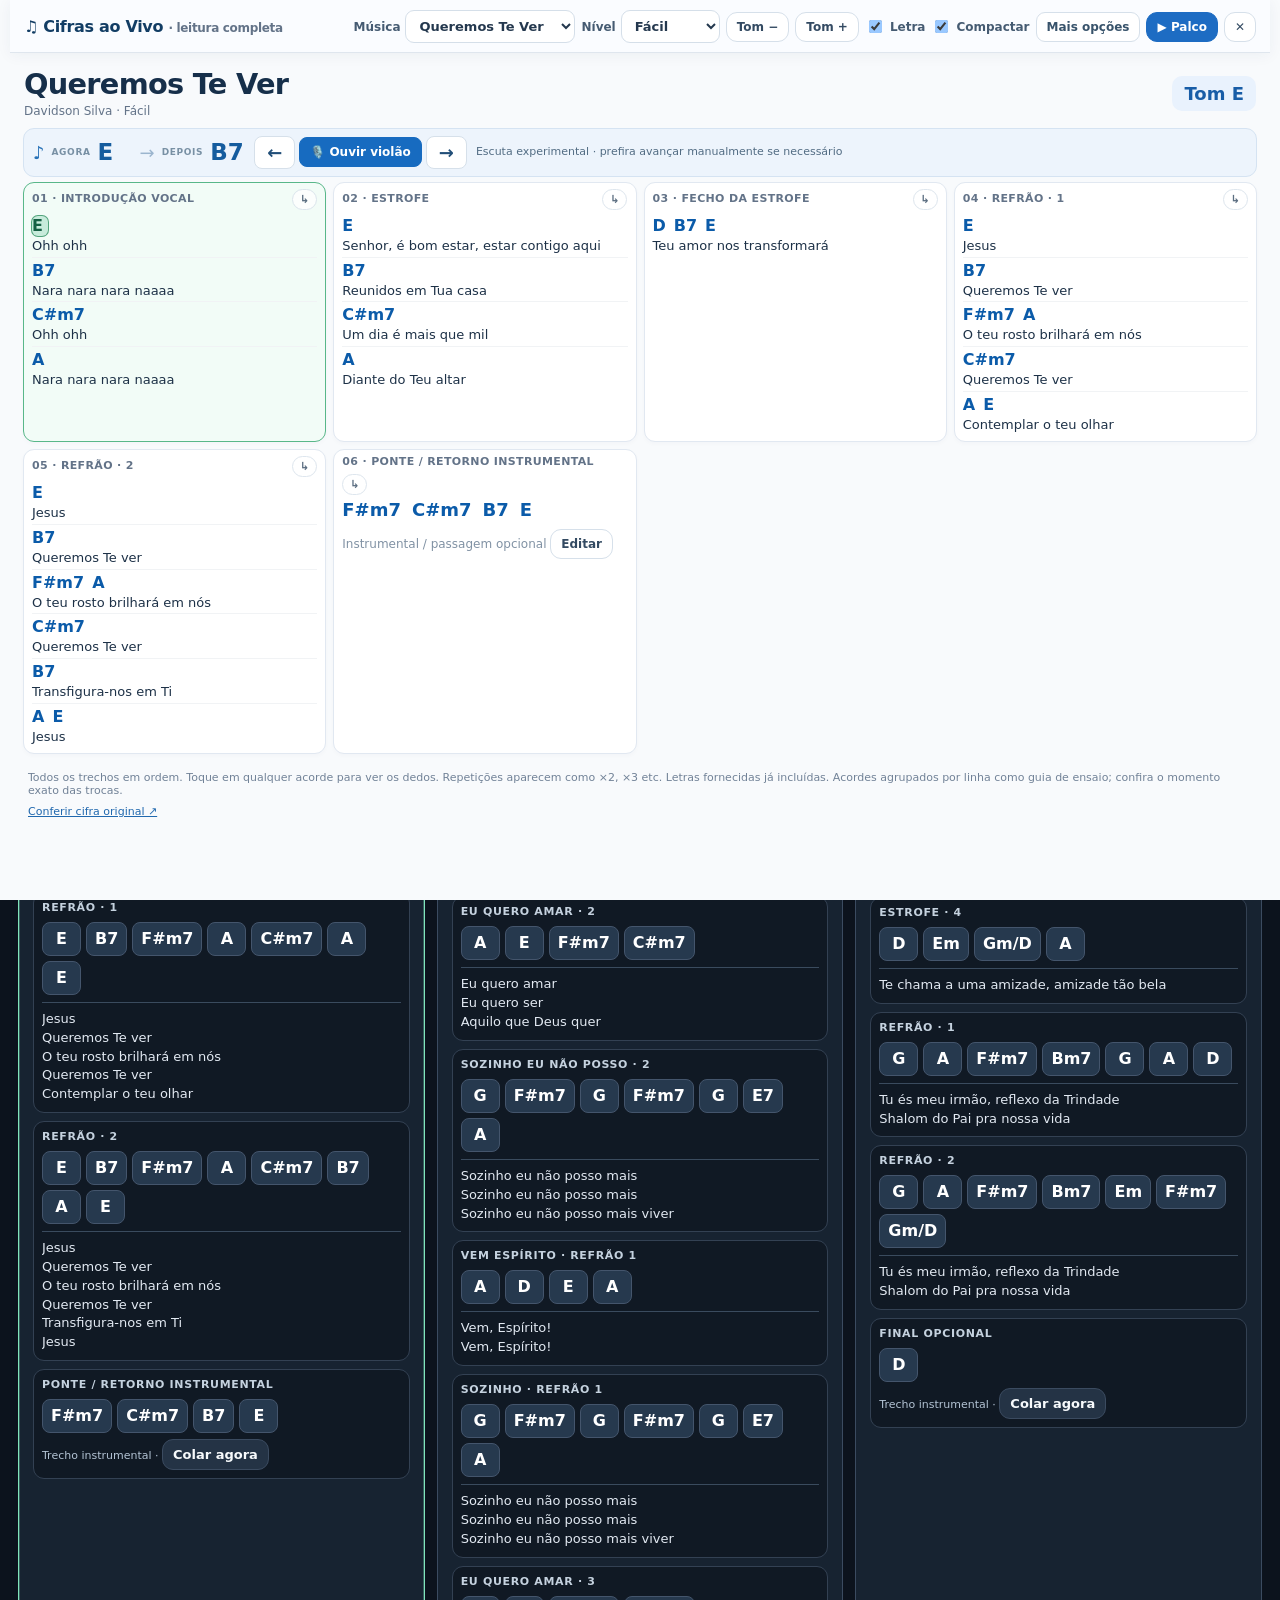
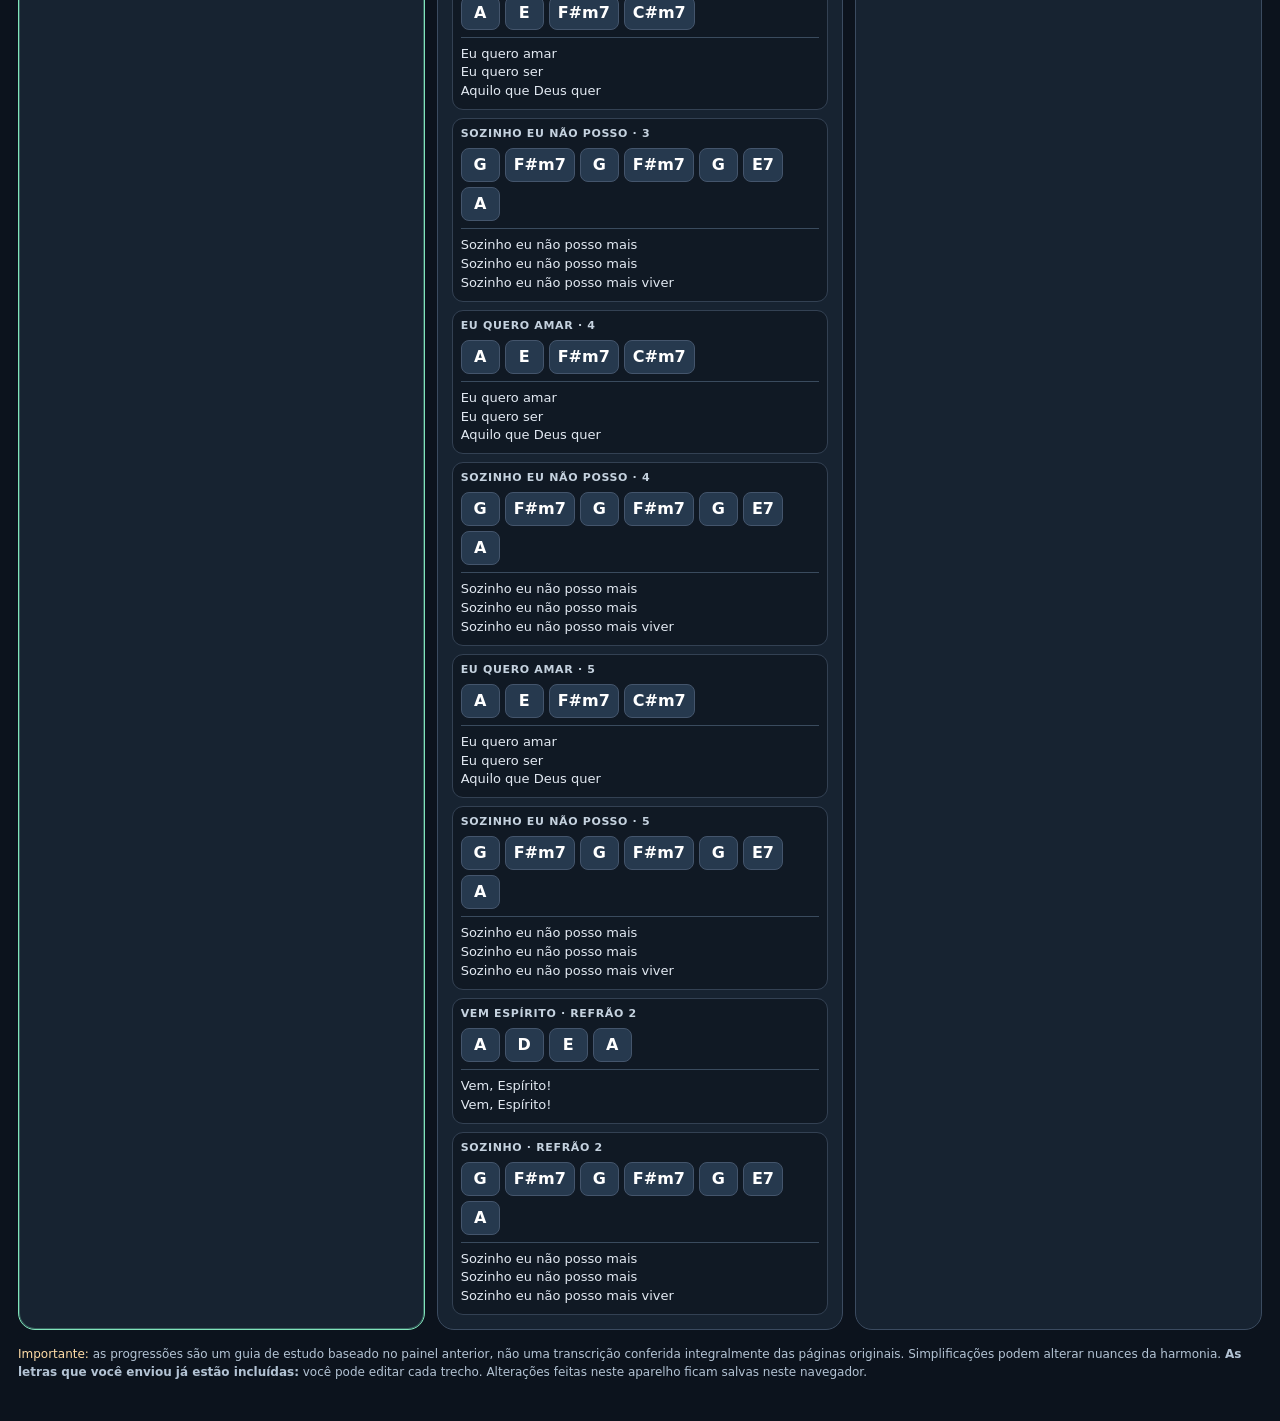
==== commit 4b94f022: "Publica painel clean com letras e modo música completa" ====
--- a/cifras/index.html
+++ b/cifras/index.html
@@ -4,7 +4,7 @@
 <meta charset="utf-8">
 <meta name="viewport" content="width=device-width, initial-scale=1, viewport-fit=cover">
 <meta name="theme-color" content="#101722">
-<title>Cifras ao Vivo — Encontro de Casais</title>
+<title>Cifras ao Vivo — Leitura limpa</title>
 <style>
 :root{color-scheme:dark;--bg:#0c131d;--panel:#172331;--panel2:#243345;--border:#3b4b60;--text:#f7fafc;--muted:#b3c3d4;--accent:#80e4bb;--gold:#ffd684;--red:#ffaca8}
 *{box-sizing:border-box}html,body{margin:0;background:var(--bg);color:var(--text);min-height:100%;font-family:system-ui,-apple-system,"Segoe UI",Roboto,Arial,sans-serif}body{overflow-x:hidden}button,select,textarea,input{font:inherit}button{cursor:pointer}button:focus-visible,select:focus-visible,textarea:focus-visible,input:focus-visible,a:focus-visible{outline:2px solid var(--accent);outline-offset:3px}a{color:var(--accent)}.wrap{max-width:1640px;margin:auto;padding:15px 18px 25px}.top{display:flex;gap:14px;justify-content:space-between;align-items:center;flex-wrap:wrap}.top h1{font-size:clamp(23px,3vw,36px);letter-spacing:-.035em;margin:0}.sub{color:var(--muted);font-size:13px;margin:5px 0 0}.actions{display:flex;gap:8px;flex-wrap:wrap}.btn{border:1px solid var(--border);background:var(--panel2);color:var(--text);border-radius:11px;padding:9px 12px;font-size:13px;font-weight:760}.btn:hover{border-color:var(--accent)}.btn.primary{background:var(--accent);color:#06281e;border-color:var(--accent)}.btn.flat{background:transparent}.btn.tiny{padding:7px 10px}.settings{display:flex;gap:12px;flex-wrap:wrap;align-items:center;margin:14px 0;padding:10px 13px;border-radius:13px;background:#152130;border:1px solid var(--border);font-size:13px}.settings label{display:inline-flex;gap:7px;align-items:center}.settings .check{accent-color:var(--accent);width:17px;height:17px}select{border:1px solid var(--border);background:#26374a;color:var(--text);padding:8px 9px;border-radius:8px;font-weight:700;max-width:100%}.legend{font-size:12px;color:var(--muted);margin:11px 0 14px;line-height:1.5}.legend strong{color:var(--text)}.songs{display:grid;grid-template-columns:repeat(3,minmax(0,1fr));gap:12px}.song{min-width:0;border-radius:17px;border:1px solid var(--border);background:var(--panel);padding:14px}.song.active{border-color:var(--accent);box-shadow:inset 0 0 0 1px #80e4bb50}.songhead{display:flex;align-items:flex-start;justify-content:space-between;gap:8px}.song h2{font-size:clamp(18px,1.7vw,23px);line-height:1.14;letter-spacing:-.02em;margin:0}.artist{font-size:12px;color:var(--muted);margin-top:4px}.keybox{text-align:center;flex:none;border:1px solid #736244;background:#352d25;color:var(--gold);border-radius:10px;padding:4px 9px;font-size:12px}.keybox strong{display:block;font-size:23px;line-height:1.1}.transpose{display:flex;gap:6px;align-items:center;margin:12px 0 7px}.transpose .btn{padding:6px 10px;min-width:34px;font-size:18px}.transpose select{flex:1;min-width:0}.tip{font-size:11px;color:var(--muted);min-height:18px;margin:5px 0 9px}.songactions{display:flex;flex-wrap:wrap;gap:6px;margin:7px 0}.songactions .btn{font-size:12px;padding:7px 9px}.section{border:1px solid #334153;background:#101924;padding:8px;margin-top:8px;border-radius:11px}.section.active{border-color:var(--accent);background:#183631}.sectionhead{display:flex;align-items:center;justify-content:space-between;gap:8px}.sectionname{color:#c5d2df;font-size:11px;font-weight:850;text-transform:uppercase;letter-spacing:.06em}.repeat{color:var(--gold);font-size:11px}.chords{display:flex;gap:5px;flex-wrap:wrap;margin-top:8px}.chord{min-width:39px;border-radius:8px;border:1px solid #44556c;background:#26394e;color:#fff;font-weight:900;font-size:16px;line-height:1;padding:8px;text-align:center}.chord:focus-visible,.chord:hover{border-color:var(--accent)}.chord.current{color:#082519;background:var(--accent);border-color:var(--accent)}.chord small{display:block;color:inherit;opacity:.72;font-size:9px;font-weight:650;margin-top:3px}.note{color:var(--muted);font-size:11px;margin-top:6px}.section-lyrics{white-space:pre-line;border-top:1px solid #3a4b5e;margin-top:7px;padding-top:7px;font-size:13px;color:#e2e9f2;line-height:1.45;max-height:160px;overflow:auto}.footer{font-size:12px;color:var(--muted);margin:15px 0;line-height:1.5}.notice{color:#ffdca7}.hidden{display:none!important}.compact .section{padding:6px;margin-top:6px}.compact .chord{padding:6px;font-size:14px}.compact .chords{margin-top:5px}
@@ -28,10 +28,76 @@
 @media print{body.print-sheet{background:white!important;color:black!important}body.print-sheet #overview,body.print-sheet #stage,body.print-sheet .modal-backdrop,body.print-sheet .toast{display:none!important}body.print-sheet #full-sheet{display:block!important;position:static!important;overflow:visible!important;inset:auto!important;background:white!important;color:black!important;padding:0!important}body.print-sheet .sheet-toolbar,body.print-sheet .sheet-foot,body.print-sheet .sheet-section-head button{display:none!important}body.print-sheet .sheet-heading{border-bottom:1px solid #777;color:black;padding:0 0 5px}body.print-sheet .sheet-heading h2{font-size:21px}body.print-sheet .sheet-heading p{color:#444;font-size:10px}body.print-sheet .sheet-tonality{color:black;font-size:19px}body.print-sheet .sheet-grid{grid-template-columns:repeat(2,minmax(0,1fr));gap:5px}body.print-sheet .sheet-section{break-inside:avoid;border:1px solid #aaa;background:white!important;color:black!important;padding:5px}body.print-sheet .sheet-section-head{margin-bottom:3px}body.print-sheet .sheet-section-head strong,body.print-sheet .sheet-section-head .meta{color:black!important;font-size:11px}body.print-sheet .sheet-inline-chords{gap:4px}body.print-sheet .sheet-chord{background:white!important;color:black!important;border:1px solid #bbb;padding:3px 5px;font-size:14px;min-width:auto}body.print-sheet .sheet-chord small{font-size:8px;color:#444}body.print-sheet .sheet-lyric{color:black;background:white;font-size:10px;line-height:1.1;padding:2px;margin-top:4px}body.print-sheet .sheet-lyric-empty{display:none}body.print-sheet #full-sheet{font-family:Arial,sans-serif}}
 </style>
 <style>
-.sheet-score{display:flex;flex-direction:column;gap:8px}.sheet-line{padding:5px 2px 7px;border-bottom:1px dashed #344c61;min-width:0}.sheet-line:last-child{border-bottom:0}.sheet-line-chords{display:flex;gap:5px;flex-wrap:wrap;margin-bottom:4px}.sheet-line-chords .sheet-chord{font-size:clamp(15px,1.6vw,22px);padding:4px 9px;min-width:37px}.sheet-line-lyrics{font-size:clamp(15px,1.55vw,20px);font-weight:650;line-height:1.32;color:#f1f7ff;overflow-wrap:break-word}
+.sheet-score{display:flex;flex-direction:column;gap:8px}.sheet-line{padding:5px 2px 7px;border-bottom:1px dashed #344c61;min-width:0}.sheet-line:last-child{border-bottom:0}.sheet-line-chords{display:flex;gap:5px;flex-wrap:wrap;margin-bottom:4px}.sheet-line-chords .sheet-chord{font-size:clamp(15px,1.6vw,22px);padding:4px 9px;min-width:37px}.sheet-line-lyrics{font-size:clamp(15px,1.55vw,20px);font-weight:650;line-height:1.32;color:#f1f7ff;overflow-wrap:break-word}.chord-spacer{font-size:13px;color:#8294a5}.stage-lyric-line{padding:2px 7px;border-left:3px solid transparent;opacity:.78}.stage-lyric-line.now{color:#b8ffe0;border-color:#80e4bb;background:#19382f;border-radius:4px;opacity:1;font-weight:900}
 #full-sheet.fit .sheet-line{padding:3px 1px 4px}#full-sheet.fit .sheet-score{gap:4px}#full-sheet.fit .sheet-line-lyrics{font-size:clamp(13px,1.25vw,17px)}#full-sheet.fit .sheet-line-chords .sheet-chord{font-size:clamp(15px,1.4vw,20px);padding:3px 7px}
 @media(max-width:630px){.sheet-line-lyrics{font-size:17px}.sheet-line-chords .sheet-chord{font-size:19px}}
 @media print{.sheet-score{gap:4px}.sheet-line{break-inside:avoid;padding:2px}.sheet-line-lyrics{font-size:12px!important;color:#111!important}.sheet-line-chords .sheet-chord{font-size:12px!important;padding:2px 4px!important}}
+</style>
+
+<style id="clean-sheet-style">
+:root{--paper:#f8fafc;--sheet-ink:#17263b;--sheet-muted:#637388;--sheet-line:#dfe6ee;--sheet-blue:#1659a4;--sheet-highlight:#e3f6ed}
+#full-sheet{background:var(--paper);color:var(--sheet-ink);padding:0 max(10px,calc((100vw - 1500px)/2));}
+#full-sheet .sheet-toolbar{background:rgba(250,252,255,.985);color:var(--sheet-ink);border-bottom:1px solid var(--sheet-line);border-radius:0;top:0;margin:0;padding:10px 14px 9px;box-shadow:0 2px 14px #1834540e;}
+#full-sheet .sheet-toolbar strong{font-size:16px;color:#123d64;white-space:nowrap;letter-spacing:-.02em}
+#full-sheet .sheet-toolbar small{font-size:12px;font-weight:600;color:var(--sheet-muted)}
+#full-sheet .sheet-controls{gap:6px}
+#full-sheet .sheet-controls label{color:#455b72;font-size:12px;font-weight:700}
+#full-sheet .sheet-controls select{background:#fff;color:#24384e;border:1px solid #d5dfe9;border-radius:9px;padding:7px 9px;font-weight:700;font-size:13px;}
+#full-sheet .btn{background:#fff;border:1px solid #d6e0ea;color:#334a62;padding:7px 10px;font-size:12px}
+#full-sheet .btn.primary{background:#1d6cc3;color:#fff;border-color:#1d6cc3}
+#full-sheet .sheet-heading{padding:16px 14px 10px;align-items:center;border-bottom:0}
+#full-sheet .sheet-heading h2{font-size:clamp(23px,2.25vw,30px);color:#162f4a;line-height:1.07}
+#full-sheet .sheet-heading p{color:var(--sheet-muted);font-size:12px}
+#full-sheet .sheet-tonality{font-size:18px;font-weight:800;background:#e9f2fd;color:#185da7;border-radius:10px;padding:7px 12px}
+#full-sheet .sheet-grid{display:grid;grid-template-columns:repeat(4,minmax(0,1fr));gap:9px;align-items:stretch;margin:9px 13px 12px}
+#full-sheet .sheet-section{background:#fff;border:1px solid #e1e8f1;border-radius:11px;box-shadow:0 2px 4px #1b395506;padding:9px 10px;min-width:0}
+#full-sheet .sheet-section.active{border:1.5px solid #58b789;background:#f2fcf7}
+#full-sheet .sheet-section-head{margin-bottom:5px;display:flex;gap:5px;align-items:center}
+#full-sheet .sheet-section-head strong{font-size:12px;line-height:1.15;color:#637388;text-transform:uppercase;letter-spacing:.032em}
+#full-sheet .sheet-section-head .meta{color:#69829b;font-size:11px}
+#full-sheet .sheet-section-head .btn{font-size:11px;padding:3px 7px;opacity:.8}
+#full-sheet .sheet-score{gap:2px}
+#full-sheet .sheet-line{border-bottom:1px solid #f1f3f5;padding:4px 0 5px}
+#full-sheet .sheet-line:last-child{border:none}
+#full-sheet .sheet-line-chords{gap:3px;margin-bottom:3px}
+#full-sheet .sheet-line-chords .sheet-chord,#full-sheet .sheet-inline-chords .sheet-chord{background:transparent;color:#0b5ba9;border:0;border-radius:5px;font-size:18px;min-width:auto;padding:0px 6px 0px 0px;font-weight:850;line-height:1.25}
+#full-sheet .sheet-chord:hover{color:#104070;text-decoration:underline;background:transparent}
+#full-sheet .sheet-chord.is-current{background:#c7ebdb;color:#155f44;padding:1px 6px;border-radius:6px;box-shadow:0 0 0 1px #52a47c}
+#full-sheet .sheet-chord small{display:block;color:#587189;font-size:10px}
+#full-sheet .sheet-line-lyrics{font-size:14.5px;line-height:1.18;font-weight:540;color:#1d3147;white-space:pre-wrap;overflow-wrap:break-word}
+#full-sheet .sheet-lyric-empty{font-size:12px;color:#8192a4}
+#full-sheet .sheet-foot{color:#718297;font-size:11px;border-color:#e2eaf1;padding:5px 14px 17px}
+#full-sheet .sheet-foot a{color:#2068ae}
+#full-sheet.fit .sheet-grid{gap:7px;margin-top:5px}
+#full-sheet.fit .sheet-section{padding:6px 8px}
+#full-sheet.fit .sheet-line{padding:2px 0 3px}
+#full-sheet.fit .sheet-section-head{margin-bottom:4px}
+#full-sheet.fit .sheet-section-head strong{font-size:11px}
+#full-sheet.fit .sheet-line-lyrics{font-size:13px;line-height:1.13}
+#full-sheet.fit .sheet-line-chords .sheet-chord{font-size:16px;padding:0 5px 0 0}
+#full-sheet.fit .sheet-score{gap:1px}
+.sheet-more{position:relative;z-index:5}
+.sheet-more summary{display:block;list-style:none;background:#fff;border:1px solid #d6e0ea;border-radius:9px;padding:7px 10px;color:#38536b;font-size:12px;font-weight:720;cursor:pointer}
+.sheet-more summary::-webkit-details-marker{display:none}
+.sheet-more-menu{display:flex;flex-direction:column;gap:5px;padding:7px;border-radius:11px;position:absolute;right:0;top:calc(100% + 5px);width:175px;background:#fff;border:1px solid #d6e0ea;box-shadow:0 10px 36px #15334c38}
+.sheet-more-menu .btn{width:100%;text-align:left}
+.follow-bar{position:sticky;top:57px;z-index:2;display:flex;gap:9px;align-items:center;flex-wrap:wrap;margin:0 13px 4px;background:#edf4fc;border:1px solid #d5e3f2;border-radius:11px;padding:7px 9px;color:#173f66}
+.follow-main{display:flex;gap:7px;align-items:center;white-space:nowrap}
+.follow-icon{font-size:18px;color:#2872b7}
+.follow-mini{font-size:9px;letter-spacing:.07em;color:#7890a4;font-weight:820}
+.follow-main strong{font-size:23px;line-height:1;color:#155c9e;min-width:35px}
+.follow-arrow{color:#9bb5ce;font-size:18px}
+.follow-controls{display:flex;gap:4px;align-items:center}
+#full-sheet .follow-plain{background:#fff;border:1px solid #d6e0ea;color:#214e78;border-radius:8px;padding:5px 12px;font-size:18px;font-weight:800;cursor:pointer}
+#full-sheet .follow-mic{background:#176bc0;border:1px solid #176bc0;color:#fff;border-radius:8px;padding:7px 10px;font-size:12px;font-weight:750;cursor:pointer}
+#full-sheet .follow-mic.running{background:#14784b;border-color:#14784b}
+.follow-feedback{min-width:170px;flex:1;font-size:11px;line-height:1.18;color:#526c83}
+@media(max-width:1199px){#full-sheet .sheet-grid{grid-template-columns:repeat(3,minmax(0,1fr));}}
+@media(max-width:840px){#full-sheet .sheet-grid{grid-template-columns:repeat(2,minmax(0,1fr));}#full-sheet .sheet-toolbar strong small{display:none}#full-sheet .sheet-heading{padding:12px 10px 7px}}
+@media(max-width:600px){#full-sheet{padding:0}#full-sheet .sheet-grid{grid-template-columns:1fr;margin:5px 9px 12px}#full-sheet .sheet-toolbar{padding:9px;gap:6px}#full-sheet .sheet-toolbar strong{font-size:15px}#full-sheet .sheet-controls{width:auto}#full-sheet .sheet-controls label{font-size:11px}#full-sheet .sheet-controls select{padding:6px;max-width:155px}#full-sheet .sheet-key-change{display:none}.follow-bar{margin:0 9px 7px;top:106px}.follow-feedback{order:3;flex-basis:100%}#full-sheet .sheet-heading h2{font-size:22px}#full-sheet .sheet-section{padding:11px 13px}#full-sheet .sheet-line-lyrics{font-size:18px}#full-sheet.fit .sheet-line-lyrics{font-size:16px}#full-sheet .sheet-line-chords .sheet-chord{font-size:21px}#full-sheet.fit .sheet-line-chords .sheet-chord{font-size:19px}}
+@media(min-width:1200px){#full-sheet.song-long .sheet-grid{grid-template-columns:repeat(5,minmax(0,1fr))}}
+@media(min-width:841px) and (max-width:1199px){#full-sheet.song-long .sheet-grid{grid-template-columns:repeat(4,minmax(0,1fr))}}
+@media print{#full-sheet{background:#fff!important}#full-sheet .sheet-toolbar,#full-sheet .follow-bar{display:none!important}#full-sheet .sheet-grid{grid-template-columns:repeat(3,minmax(0,1fr))!important}#full-sheet .sheet-section{border:1px solid #ccc!important;break-inside:avoid!important}#full-sheet .sheet-line-lyrics{color:#111!important}#full-sheet .sheet-chord{color:#111!important}}
 </style>
 </head>
 <body>
@@ -46,26 +112,31 @@
  </div>
  <div class="legend"><strong>Tom não muda ao simplificar:</strong> Original = acordes do guia; Fácil = substituições aproximadas; Básico = posições reduzidas. O <strong>capotraste</strong> mantém o som no tom escolhido mesmo com outras formas. <strong>Toque num acorde</strong> para ver onde colocar os dedos. Teclas: espaço/→ avança, ← volta, 1–3 troca música.</div>
  <div class="songs" id="songs"></div>
- <div class="footer"><span class="notice">Importante:</span> as progressões são um guia de estudo baseado no painel anterior, não uma transcrição conferida integralmente das páginas originais. Simplificações podem alterar nuances da harmonia. As letras são acrescentadas por você e ficam salvas somente neste navegador.</div>
+ <div class="footer"><span class="notice">Importante:</span> as progressões são um guia de estudo baseado no painel anterior, não uma transcrição conferida integralmente das páginas originais. Simplificações podem alterar nuances da harmonia. <strong>As letras que você enviou já estão incluídas:</strong> você pode editar cada trecho. Alterações feitas neste aparelho ficam salvas neste navegador.</div>
 </main>
 <section id="full-sheet" role="dialog" aria-modal="true" aria-label="Música completa com todos os acordes">
- <header class="sheet-toolbar"><strong>▤ Música completa · acordes em uma página</strong><div class="sheet-controls">
+ <header class="sheet-toolbar"><strong>♫ Cifras ao Vivo <small>· leitura completa</small></strong><div class="sheet-controls">
   <label>Música <select id="sheet-song" aria-label="Selecionar música"><option value="0">Queremos Te Ver</option><option value="1">Vem Espírito</option><option value="2">Amizade Tão Bela</option></select></label>
   <label>Nível <select id="sheet-level" aria-label="Nível dos acordes"><option value="original">Original</option><option value="easy">Fácil</option><option value="basic">Básico</option></select></label>
-  <button class="btn" id="sheet-key-down" title="Descer um semitom">Tom −</button><button class="btn" id="sheet-key-up" title="Subir um semitom">Tom +</button>
+  <button class="btn sheet-key-change" id="sheet-key-down" title="Descer um semitom">Tom −</button><button class="btn sheet-key-change" id="sheet-key-up" title="Subir um semitom">Tom +</button>
   <label><input type="checkbox" id="sheet-lyrics-check"> Letra</label><label title="Reduz o tamanho para caber mais trechos em uma tela"><input type="checkbox" id="sheet-fit"> Compactar</label>
-  <button class="btn" id="sheet-edit-lyrics">✎ Letra</button><button class="btn" id="sheet-print">Imprimir</button><button class="btn primary" id="sheet-stage">▶ Palco</button><button class="btn" id="sheet-close">✕ Fechar</button>
+  <details class="sheet-more"><summary>Mais opções</summary><div class="sheet-more-menu"><button class="btn" id="sheet-edit-lyrics">✎ Editar letra</button><a class="btn flat" id="sheet-original" href="#" target="_blank" rel="noopener noreferrer">Cifra original ↗</a><button class="btn" id="sheet-print">Imprimir</button></div></details><button class="btn primary" id="sheet-stage">▶ Palco</button><button class="btn" id="sheet-close">✕</button>
  </div></header>
  <div class="sheet-heading"><div><h2 id="sheet-title">—</h2><p id="sheet-artist">—</p></div><div class="sheet-tonality" id="sheet-key">—</div></div>
+ <div class="follow-bar">
+   <div class="follow-main"><span class="follow-icon">♪</span><span class="follow-mini">AGORA</span><strong id="sheet-now">—</strong><span class="follow-arrow">→</span><span class="follow-mini">DEPOIS</span><strong id="sheet-next">—</strong></div>
+   <div class="follow-controls"><button class="follow-plain" id="sheet-prev" title="Acorde anterior (seta para esquerda)">←</button><button class="follow-mic" id="sheet-mic">🎙️ Ouvir violão</button><button class="follow-plain" id="sheet-next-btn" title="Próximo acorde (espaço)">→</button></div>
+   <div class="follow-feedback" id="sheet-audio-status">Escuta experimental · prefira avançar manualmente se necessário</div>
+ </div>
  <div class="sheet-grid" id="sheet-grid"></div>
- <footer class="sheet-foot"><span>Todos os trechos em ordem. Toque em qualquer acorde para ver os dedos. Repetições aparecem como ×2, ×3 etc. Letras fornecidas já incluídas. Acordes estão organizados por linha como guia para o ensaio.</span><a id="sheet-source" href="#" target="_blank" rel="noopener noreferrer">Conferir cifra original ↗</a></footer>
+ <footer class="sheet-foot"><span>Todos os trechos em ordem. Toque em qualquer acorde para ver os dedos. Repetições aparecem como ×2, ×3 etc. Letras fornecidas já incluídas. Acordes agrupados por linha como guia de ensaio; confira o momento exato das trocas.</span><a id="sheet-source" href="#" target="_blank" rel="noopener noreferrer">Conferir cifra original ↗</a></footer>
 </section>
 <section id="stage" role="dialog" aria-modal="true" aria-label="Modo palco">
  <div class="stagebar"><div><div class="stagetitle" id="stage-song">—</div><div class="stagemeta" id="stage-meta">—</div></div><div class="stagecontrols">
  <select id="stage-level" aria-label="Nível"><option value="original">Original</option><option value="easy">Fácil</option><option value="basic">Básico</option></select>
  <button class="btn" id="stage-key-down" title="Descer um semitom">Tom −</button><button class="btn" id="stage-key-up" title="Subir um semitom">Tom +</button>
  <button class="btn" id="stage-lyrics-btn" title="Mostrar ou ocultar letra">Letra: não</button>
- <button class="btn" id="stage-shape" title="Ver posição do acorde atual">🎸 Posição</button>
+ <a class="btn flat" id="stage-original" target="_blank" rel="noopener noreferrer" href="#">Letra original ↗</a><button class="btn" id="stage-shape" title="Ver posição do acorde atual">🎸 Posição</button>
  <button class="btn" id="toggle-auto">Auto: não</button><button class="btn" id="toggle-listen" title="Escuta experimental pelo microfone; pode errar com voz e ruído">🎙️ Ouvir: não</button><button class="btn" id="stage-close">✕ Sair</button>
  </div></div>
  <div class="stage-center"><div class="bigbox current" id="current-box"><div class="over">TOQUE AGORA</div><div class="giant" id="current-chord">—</div><div class="underchord" id="current-shape"></div><div class="seclabel" id="current-section">—</div></div><div class="bigbox next"><div class="over">PRÓXIMO</div><div class="giant small" id="next-chord">—</div><div class="underchord" id="next-shape"></div><div class="seclabel" id="next-section">—</div></div></div>
@@ -75,11 +146,15 @@
  <div class="hint" id="audio-status">Espaço/→ próximo · ← voltar · ↓ próxima parte · C posição · L letra · 1,2,3 música · Esc sair. Auto por tempo não escuta. Microfone experimental ainda pode errar.</div>
 </section>
 <div class="modal-backdrop" id="diagram-backdrop" role="dialog" aria-modal="true" aria-label="Posição do acorde"><div class="modal" style="max-width:620px"><div class="modal-top"><div><h3 id="diagram-title">Acorde</h3><div class="muted" id="diagram-subtitle"></div></div><button class="btn" id="diagram-close">Fechar ✕</button></div><div class="diagram-container"><div id="diagram-svg"></div><div class="diagram-notes" id="diagram-notes"></div></div><div class="modal-actions"><button class="btn primary" id="diagram-go">▶ Tocar a partir daqui</button></div></div></div>
-<div class="modal-backdrop" id="lyrics-backdrop" role="dialog" aria-modal="true" aria-label="Adicionar letra"><div class="modal"><div class="modal-top"><div><h3 id="lyrics-title">Adicionar letra</h3><div class="modal-desc">Cole a letra da sua própria cópia da música. Separe estrofes e refrões por uma linha em branco; distribua pelos trechos. Confira se a ordem coincide com o cantor.</div></div><button class="btn" id="lyrics-close">Fechar ✕</button></div><label for="lyric-bulk" style="font-size:13px;font-weight:700">Colar letra completa (opcional)</label><textarea id="lyric-bulk" rows="5" placeholder="Cole aqui os versos. Separe cada bloco com uma linha em branco..."></textarea><div class="lyric-tools"><button class="btn primary" id="split-lyrics">Distribuir por trechos</button><button class="btn" id="clear-lyrics">Limpar a letra da música</button></div><div class="lyric-grid"><div><label for="lyric-section-select" style="font-size:13px;font-weight:700">Editar um trecho</label><select id="lyric-section-select" class="section-select"></select><div class="modal-desc" id="lyric-counter"></div></div><div><textarea id="lyric-section-text" rows="6" placeholder="Texto mostrado nesta parte da música. Pode usar várias linhas."></textarea><div class="modal-actions"><button class="btn primary" id="save-lyric-section">Salvar este trecho</button><button class="btn" id="lyrics-next">Próximo trecho →</button></div></div></div></div></div>
+<div class="modal-backdrop" id="lyrics-backdrop" role="dialog" aria-modal="true" aria-label="Adicionar letra"><div class="modal"><div class="modal-top"><div><h3 id="lyrics-title">Adicionar letra</h3><div class="modal-desc">1. Abra a letra no Cifra Club. 2. Copie o texto da sua cópia. 3. Volte e use o botão <strong>Colar área de transferência</strong> (ou cole manualmente). 4. Distribua por trechos. As letras fornecidas já estão disponíveis. Edições adicionais ficam salvas apenas neste navegador.</div><p><a class="btn flat" id="lyrics-original" href="#" target="_blank" rel="noopener noreferrer">Abrir letra/cifra oficial ↗</a></p></div><button class="btn" id="lyrics-close">Fechar ✕</button></div><label for="lyric-bulk" style="font-size:13px;font-weight:700">Colar letra completa (opcional)</label><textarea id="lyric-bulk" rows="5" placeholder="Cole aqui os versos. Separe cada bloco com uma linha em branco..."></textarea><div class="lyric-tools"><button class="btn" id="paste-clipboard">Colar área de transferência</button><button class="btn primary" id="split-lyrics">Distribuir por trechos</button><button class="btn" id="clear-lyrics">Limpar a letra da música</button></div><div class="lyric-grid"><div><label for="lyric-section-select" style="font-size:13px;font-weight:700">Editar um trecho</label><select id="lyric-section-select" class="section-select"></select><div class="modal-desc" id="lyric-counter"></div></div><div><textarea id="lyric-section-text" rows="6" placeholder="Texto mostrado nesta parte da música. Pode usar várias linhas."></textarea><div class="modal-actions"><button class="btn primary" id="save-lyric-section">Salvar este trecho</button><button class="btn" id="lyrics-next">Próximo trecho →</button></div></div></div></div></div>
 <div id="toast" class="toast" role="status" aria-live="polite"></div>
 <script>
 (()=>{'use strict';
-const SONGS=[{"name":"Queremos Te Ver","artist":"Davidson Silva","key":"E","url":"https://www.cifraclub.com.br/davidson-silva/queremos-te-ver/","sections":[{"name":"Introdução vocal","ch":"E B/D# C#m A"},{"name":"Estrofe","ch":"E B C#m A"},{"name":"Fecho da estrofe","ch":"D B E"},{"name":"Refrão · 1","ch":"E B F#m A C#m A E"},{"name":"Refrão · 2","ch":"E B F#m A C#m B A E"},{"name":"Ponte / retorno instrumental","ch":"F#m C#m B E"}],"mod":[{"name":"Modulação para F# (opcional)","ch":"F# C# G#m B D#m C# F#"},{"name":"Modulação para G# (opcional)","ch":"G# D# A#m C# E#m D# G#"}]},{"name":"Vem Espírito","artist":"Padre Marcelo Rossi","key":"A","url":"https://www.cifraclub.com.br/padre-marcelo-rossi/vem-espirito/","sections":[{"name":"Introdução (instrumental opcional)","ch":"A D/A E/A A"},{"name":"Eu quero amar · 1","ch":"A E/G# F#m7 C#m7"},{"name":"Sozinho eu não posso · 1","ch":"G9 F#m7 G9 F#m7 G9 D/E A"},{"name":"Eu quero amar · 2","ch":"A E/G# F#m7 C#m7"},{"name":"Sozinho eu não posso · 2","ch":"G9 F#m7 G9 F#m7 G9 D/E A"},{"name":"Vem Espírito · refrão 1","ch":"A D/A E/A A"},{"name":"Sozinho · refrão 1","ch":"G9 F#m7 G9 F#m7 G9 D/E A"},{"name":"Eu quero amar · 3","ch":"A E/G# F#m7 C#m7"},{"name":"Sozinho eu não posso · 3","ch":"G9 F#m7 G9 F#m7 G9 D/E A"},{"name":"Eu quero amar · 4","ch":"A E/G# F#m7 C#m7"},{"name":"Sozinho eu não posso · 4","ch":"G9 F#m7 G9 F#m7 G9 D/E A"},{"name":"Eu quero amar · 5","ch":"A E/G# F#m7 C#m7"},{"name":"Sozinho eu não posso · 5","ch":"G9 F#m7 G9 F#m7 G9 D/E A"},{"name":"Vem Espírito · refrão 2","ch":"A D/A E/A A"},{"name":"Sozinho · refrão 2","ch":"G9 F#m7 G9 F#m7 G9 D/E A"}]},{"name":"Amizade Tão Bela","artist":"Comunidade Católica Shalom","key":"D","url":"https://www.cifraclub.com.br/comunidade-catolica-shalom/amizade-tao-bela/","sections":[{"name":"Introdução (instrumental opcional)","ch":"D G Em A4"},{"name":"Estrofe · 1","ch":"D Em G A"},{"name":"Estrofe · 2","ch":"D Em Gm A"},{"name":"Estrofe · 3","ch":"D Em G A"},{"name":"Estrofe · 4","ch":"D Em Gm A"},{"name":"Refrão · 1","ch":"G A F#m Bm G A D"},{"name":"Refrão · 2","ch":"G A F#m Bm Em F#m Gm"},{"name":"Final opcional","ch":"D"}]}];
+const SONGS=[
+ {"name":"Queremos Te Ver","artist":"Davidson Silva","key":"E","url":"https://www.cifraclub.com.br/davidson-silva/queremos-te-ver/","sections":[{"name":"Introdução vocal","ch":"E B/D# C#m A","lineMap":[1,1,1,1]},{"name":"Estrofe","ch":"E B C#m A","lineMap":[1,1,1,1]},{"name":"Fecho da estrofe","ch":"D B E","lineMap":[3]},{"name":"Refrão · 1","ch":"E B F#m A C#m A E","lineMap":[1,1,2,1,2]},{"name":"Refrão · 2","ch":"E B F#m A C#m B A E","lineMap":[1,1,2,1,1,2]},{"name":"Ponte / retorno instrumental","ch":"F#m C#m B E"}],"mod":[{"name":"Modulação para F# (opcional)","ch":"F# C# G#m B D#m C# F#","lineMap":[1,1,1,1,3]},{"name":"Modulação para G# (opcional)","ch":"G# D# A#m C# E#m D# G#","lineMap":[1,1,1,1,1,2]}]},
+ {"name":"Vem Espírito","artist":"Padre Marcelo Rossi","key":"A","url":"https://www.cifraclub.com.br/padre-marcelo-rossi/vem-espirito/","sections":[{"name":"Introdução (instrumental opcional)","ch":"A D/A E/A A"},{"name":"Eu quero amar · 1","ch":"A E/G# F#m7 C#m7","lineMap":[1,1,2]},{"name":"Sozinho eu não posso · 1","ch":"G9 F#m7 G9 F#m7 G9 D/E A","lineMap":[2,2,3]},{"name":"Eu quero amar · 2","ch":"A E/G# F#m7 C#m7","lineMap":[1,1,2]},{"name":"Sozinho eu não posso · 2","ch":"G9 F#m7 G9 F#m7 G9 D/E A","lineMap":[2,2,3]},{"name":"Vem Espírito · refrão 1","ch":"A D/A E/A A","lineMap":[2,2]},{"name":"Sozinho · refrão 1","ch":"G9 F#m7 G9 F#m7 G9 D/E A","lineMap":[2,2,3]},{"name":"Eu quero amar · 3","ch":"A E/G# F#m7 C#m7","lineMap":[1,1,2]},{"name":"Sozinho eu não posso · 3","ch":"G9 F#m7 G9 F#m7 G9 D/E A","lineMap":[2,2,3]},{"name":"Eu quero amar · 4","ch":"A E/G# F#m7 C#m7","lineMap":[1,1,2]},{"name":"Sozinho eu não posso · 4","ch":"G9 F#m7 G9 F#m7 G9 D/E A","lineMap":[2,2,3]},{"name":"Eu quero amar · 5","ch":"A E/G# F#m7 C#m7","lineMap":[1,1,2]},{"name":"Sozinho eu não posso · 5","ch":"G9 F#m7 G9 F#m7 G9 D/E A","lineMap":[2,2,3]},{"name":"Vem Espírito · refrão 2","ch":"A D/A E/A A","lineMap":[2,2]},{"name":"Sozinho · refrão 2","ch":"G9 F#m7 G9 F#m7 G9 D/E A","lineMap":[2,2,3]}]},
+ {"name":"Amizade Tão Bela","artist":"Comunidade Católica Shalom","key":"D","url":"https://www.cifraclub.com.br/comunidade-catolica-shalom/amizade-tao-bela/","sections":[{"name":"Introdução (instrumental opcional)","ch":"D G Em A4"},{"name":"Estrofe · 1","ch":"D Em G A","lineMap":[4]},{"name":"Estrofe · 2","ch":"D Em Gm A","lineMap":[4]},{"name":"Estrofe · 3","ch":"D Em G A","lineMap":[4]},{"name":"Estrofe · 4","ch":"D Em Gm A","lineMap":[4]},{"name":"Refrão · 1","ch":"G A F#m Bm G A D","lineMap":[4,3]},{"name":"Refrão · 2","ch":"G A F#m Bm Em F#m Gm","lineMap":[4,3]},{"name":"Final opcional","ch":"D"}]}
+];
 const DEFAULT_LYRICS=[["Ohh ohh\nNara nara nara naaaa\nOhh ohh\nNara nara nara naaaa","Senhor, é bom estar, estar contigo aqui\nReunidos em Tua casa\nUm dia é mais que mil\nDiante do Teu altar","Teu amor nos transformará","Jesus\nQueremos Te ver\nO teu rosto brilhará em nós\nQueremos Te ver\nContemplar o teu olhar","Jesus\nQueremos Te ver\nO teu rosto brilhará em nós\nQueremos Te ver\nTransfigura-nos em Ti\nJesus","","Jesus\nQueremos Te ver\nO teu rosto brilhará em nós\nQueremos Te ver\nContemplar o teu olhar","Jesus\nQueremos Te ver\nO teu rosto brilhará em nós\nQueremos Te ver\nTransfigura-nos em Ti\nJesus"],["","Eu quero amar\nEu quero ser\nAquilo que Deus quer","Sozinho eu não posso mais\nSozinho eu não posso mais\nSozinho eu não posso mais viver","Eu quero amar\nEu quero ser\nAquilo que Deus quer","Sozinho eu não posso mais\nSozinho eu não posso mais\nSozinho eu não posso mais viver","Vem, Espírito!\nVem, Espírito!","Sozinho eu não posso mais\nSozinho eu não posso mais\nSozinho eu não posso mais viver","Eu quero amar\nEu quero ser\nAquilo que Deus quer","Sozinho eu não posso mais\nSozinho eu não posso mais\nSozinho eu não posso mais viver","Eu quero amar\nEu quero ser\nAquilo que Deus quer","Sozinho eu não posso mais\nSozinho eu não posso mais\nSozinho eu não posso mais viver","Eu quero amar\nEu quero ser\nAquilo que Deus quer","Sozinho eu não posso mais\nSozinho eu não posso mais\nSozinho eu não posso mais viver","Vem, Espírito!\nVem, Espírito!","Sozinho eu não posso mais\nSozinho eu não posso mais\nSozinho eu não posso mais viver"],["","Tua vida é um dom de alegria e festa","Cantada com esplendor, com amor e graça","O Pai contempla na glória e com um sopro te cria","Te chama a uma amizade, amizade tão bela","Tu és meu irmão, reflexo da Trindade\nShalom do Pai pra nossa vida","Tu és meu irmão, reflexo da Trindade\nShalom do Pai pra nossa vida",""]];
 const NOTES=['C','C#','D','D#','E','F','F#','G','G#','A','A#','B'];
 const PITCH=Object.fromEntries(NOTES.map((x,i)=>[x,i]));Object.assign(PITCH,{Db:1,Eb:3,Gb:6,Ab:8,Bb:10,Cb:11,Fb:4,'E#':5,'B#':0});
@@ -98,23 +173,24 @@
  'D/A':[-1,0,0,2,3,2],'E/A':[-1,0,2,1,0,0],'D/E':[0,-1,0,2,3,2],'E/G#':[4,-1,2,4,0,0]
 };
 const $=id=>document.getElementById(id);
-const initial={song:0,step:0,level:'easy',showLyrics:false,useCapo:false,mod:false,compact:false,sheetSong:0,sheetLyrics:false,sheetFit:true,transpose:[0,0,0],lyrics:[{},{},{}]};
+const initial={song:0,step:0,level:'easy',showLyrics:true,useCapo:false,mod:false,compact:false,sheetSong:0,sheetLyrics:true,sheetFit:true,transpose:[0,0,0],lyrics:[{},{},{}]};
 let saved={};try{saved=JSON.parse(localStorage.getItem('casais-cifras-v3')||'{}')||{};}catch(e){}
 const state={...initial,...saved,transpose:Array.isArray(saved.transpose)&&saved.transpose.length===3?saved.transpose:[0,0,0],lyrics:Array.isArray(saved.lyrics)&&saved.lyrics.length===3?saved.lyrics:[{},{},{}],auto:false,seconds:4,stage:false};
 if(!['original','easy','basic'].includes(state.level))state.level='easy';state.sheetSong=Math.max(0,Math.min(2,Number(state.sheetSong)||0));state.sheetLyrics=!!state.sheetLyrics;state.sheetFit=state.sheetFit!==false;state.sheet=false;
 let timer=null,wake=null,toastTimer=null,modalSong=0,modalSection=0,modalStep=0;
 let micStream=null,micCtx=null,micAnalyser=null,micSamples=null,micTimer=null,micLastAdvance=0,micCandidateSince=0,micCandidate=-1;
 function lyricText(i,si){const custom=state.lyrics[i]||{};return Object.prototype.hasOwnProperty.call(custom,si)?custom[si]:(DEFAULT_LYRICS[i]?.[si]||'');}
-function installScoreRows(){
- if(!state.sheetLyrics)return;const list=getSections(state.sheetSong),sections=document.querySelectorAll('#sheet-grid .sheet-section');sections.forEach((article,si)=>{
- const lyric=lyricText(state.sheetSong,si);if(!lyric)return;
- const lines=lyric.split(/\r?\n/).map(x=>x.trim()).filter(Boolean),old=article.querySelector('.sheet-inline-chords'),oldLyrics=article.querySelector('.sheet-lyric');if(!old||!lines.length)return;
- const chords=Array.from(old.querySelectorAll('button'));const counts=Array(lines.length).fill(0);
- for(let j=0;j<chords.length;j++)counts[Math.min(lines.length-1,Math.floor(j*lines.length/chords.length))]++;
- const box=document.createElement('div');box.className='sheet-score';let c=0;
- lines.forEach((line,k)=>{const row=document.createElement('div');row.className='sheet-line';const chordsBar=document.createElement('div');chordsBar.className='sheet-line-chords';for(let m=0;m<counts[k];m++)chordsBar.appendChild(chords[c++]);const lyricEl=document.createElement('div');lyricEl.className='sheet-line-lyrics';lyricEl.textContent=line;row.appendChild(chordsBar);row.appendChild(lyricEl);box.appendChild(row);});
- old.replaceWith(box);if(oldLyrics)oldLyrics.remove();
- });
+function lyricLines(text){return String(text||'').split(/\r?\n/).map(x=>x.trim()).filter(Boolean);}
+function lineCounts(sec,n){
+ const chords=sec.ch.trim().split(/\s+/),m=chords.length,original=Array.isArray(sec.lineMap)?sec.lineMap:[];
+ if(original.length===n&&original.every(x=>Number.isInteger(x)&&x>=0)&&original.reduce((a,b)=>a+b,0)===m)return original;
+ const counts=Array(n).fill(0);for(let k=0;k<m;k++)counts[Math.min(n-1,Math.floor(k*n/m))]++;
+ return counts;
+}
+function lineAtChord(sec,lyric,ci){const lines=lyricLines(lyric);if(!lines.length)return -1;const groups=lineCounts(sec,lines.length);let cursor=0;for(let n=0;n<groups.length;n++){cursor+=groups[n];if(ci<cursor)return n;}return lines.length-1;}
+function scoreLines(i,sec,si,start,lyric){
+ const lines=lyricLines(lyric),chords=sec.ch.trim().split(/\s+/),groups=lineCounts(sec,lines.length);let ci=0;
+ return `<div class="sheet-score">`+lines.map((line,k)=>{let ch='';for(let j=0;j<groups[k];j++){const c=shownChord(i,chords[ci]);ch+=`<button class="sheet-chord ${i===state.song&&start+ci===state.step?'is-current':''}" data-sheet-chord="${start+ci}" title="Ver posição de ${esc(c.shape)}">${esc(c.shape)}${c.capo?`<small>soa ${esc(c.sounding)}</small>`:''}</button>`;ci++;}return `<div class="sheet-line"><div class="sheet-line-chords">${ch||'<span class="chord-spacer">·</span>'}</div><div class="sheet-line-lyrics">${esc(line)}</div></div>`;}).join('')+'</div>';
 }
 function store(){try{localStorage.setItem('casais-cifras-v3',JSON.stringify({level:state.level,showLyrics:state.showLyrics,useCapo:state.useCapo,mod:state.mod,compact:state.compact,transpose:state.transpose,lyrics:state.lyrics,song:state.song,step:state.step,sheetSong:state.sheetSong,sheetLyrics:state.sheetLyrics,sheetFit:state.sheetFit}));}catch(e){}}
 function esc(t){return String(t).replace(/[&<>"']/g,c=>({'&':'&amp;','<':'&lt;','>':'&gt;','"':'&quot;',"'":'&#39;'}[c]));}
@@ -137,10 +213,10 @@
  html+=`<article class="song ${state.song===i?'active':''}"><div class="songhead"><div><h2>${esc(song.name)}</h2><div class="artist">${esc(song.artist)}</div></div><div class="keybox">Tom<strong>${esc(key)}</strong></div></div>`;
  html+=`<div class="transpose"><button class="btn" data-tune="${i}" data-diff="-1" title="Descer semitom">−</button><select aria-label="Tom de ${esc(song.name)}" data-key="${i}">${NOTES.map(n=>`<option ${key===n?'selected':''} value="${n}">${n}</option>`).join('')}</select><button class="btn" data-tune="${i}" data-diff="1" title="Subir semitom">+</button><button class="btn tiny flat" data-reset="${i}" title="Voltar ao tom escolhido inicialmente">↺</button></div>`;
  html+=`<div class="tip">${capo.fret?`Capotraste casa ${capo.fret} · toque as formas relativas a <b>${capo.shape}</b> · tom soando ${key}`:`${state.level==='original'?'Versão original do guia':state.level==='easy'?'Simplificações de acordes · tom preservado':'Acordes básicos · tom preservado'}`} </div>`;
- html+=`<div class="songactions"><button class="btn primary" data-play="${i}">▶ Tocar</button><button class="btn" data-sheet-open="${i}">▤ Música completa</button><button class="btn" data-add-lyrics="${i}">✎ Editar letra</button><a class="btn flat" target="_blank" rel="noopener noreferrer" href="${song.url}">Ver Cifra Club ↗</a></div>`;
+ html+=`<div class="songactions"><button class="btn primary" data-play="${i}">▶ Tocar</button><button class="btn" data-sheet-open="${i}">▤ Música completa</button><button class="btn" data-add-lyrics="${i}">✎ Editar letra</button><a class="btn flat" target="_blank" rel="noopener noreferrer" href="${song.url}">Letra oficial ↗</a></div>`;
  list.forEach((sec,si)=>{const chords=sec.ch.trim().split(/\s+/),first=offset;offset+=chords.length*(sec.repeat||1);const active=state.song===i&&item&&item.si===si;html+=`<div class="section ${active?'active':''}"><div class="sectionhead"><span class="sectionname">${esc(sec.name)}</span>${sec.repeat>1?`<span class="repeat">×${sec.repeat}</span>`:''}</div><div class="chords">`;
  chords.forEach((raw,ci)=>{const display=shownChord(i,raw),now=active&&item.ci===ci;html+=`<button class="chord ${now?'current':''}" data-chord-song="${i}" data-chord-step="${first+ci}" title="Ver como fazer ${esc(display.shape)}">${esc(display.shape)}${display.capo?`<small>soa ${esc(display.sounding)}</small>`:''}</button>`;});html+='</div>';
- if(state.showLyrics){const lyric=lyricText(i,si);if(lyric)html+=`<div class="section-lyrics">${esc(lyric)}</div>`;else html+=`<div class="note">Letra não adicionada</div>`;}
+ if(state.showLyrics){const lyric=lyricText(i,si);if(lyric)html+=`<div class="section-lyrics">${esc(lyric)}</div>`;else html+=`<div class="note">Trecho instrumental · <button type="button" class="btn tiny" data-add-lyrics="${i}">Colar agora</button></div>`;}
  if(sec.note)html+=`<div class="note">${esc(sec.note)}</div>`;html+='</div>';
  });html+='</article>';
  });$('songs').innerHTML=html;document.body.classList.toggle('compact',state.compact);
@@ -153,7 +229,7 @@
  document.querySelectorAll('[data-key]').forEach(e=>e.onchange=()=>{const i=+e.dataset.key;state.transpose[i]=(PITCH[e.value]-PITCH[SONGS[i].key]+12)%12;update();});
 }
 function renderStage(){clampStep();syncControls();const i=state.song,s=SONGS[i],seq=flatten(i),cur=seq[state.step],next=seq[state.step+1],current=shownChord(i,cur.raw),following=next?shownChord(i,next.raw):null,capo=capoFor(i);
- $('stage-song').textContent=`${i+1}. ${s.name}`;
+ $('stage-song').textContent=`${i+1}. ${s.name}`;$('stage-original').href=s.url;
  $('stage-meta').textContent=`Tom ${songKey(i)} · ${state.level==='original'?'Original':state.level==='easy'?'Fácil':'Básico'} · ${capo.fret?`capotraste ${capo.fret} · `:''}${state.step+1}/${seq.length}`;
  $('current-chord').textContent=current.shape;$('next-chord').textContent=following?following.shape:'FIM';
  $('current-shape').textContent=current.capo?`Forma ${current.shape} · soa ${current.sounding}`:(current.shape!==current.sounding?`Acorde simplificado · função aproximada`:'');
@@ -162,27 +238,31 @@
  $('next-section').textContent=next?next.sec:'Fim da música';
  $('upcoming').innerHTML=seq.slice(state.step+2,state.step+6).map(p=>`<span class="pill">${esc(shownChord(i,p.raw).shape)}</span>`).join('');
  $('stage-lyrics').classList.toggle('hidden',!state.showLyrics);$('lyrics-section').textContent='LETRA · '+cur.sec;
- const lyric=lyricText(i,cur.si);$('lyrics-body').textContent=lyric||'Ainda não há letra neste trecho. Toque em “Editar letra” para adicioná-la.';
+ const lyric=lyricText(i,cur.si);if(lyric){const lines=lyricLines(lyric),active=lineAtChord(getSections(i)[cur.si],lyric,cur.ci);$('lyrics-body').innerHTML=lines.map((line,j)=>`<div class="stage-lyric-line ${j===active?'now':''}">${esc(line)}</div>`).join('');}
+ else $('lyrics-body').textContent=`TRECHO: ${cur.sec}\nParte instrumental. Continue acompanhando os acordes acima.`;
  $('lyrics-body').classList.toggle('lyrics-empty',!lyric);
  $('toggle-auto').textContent=state.auto?`Auto: ${state.seconds}s`:'Auto: não';
 }
 function renderSheet(){
  syncControls();const i=state.sheetSong,song=SONGS[i],list=getSections(i),capo=capoFor(i),tone=songKey(i);let pos=0;
- $('sheet-title').textContent=song.name;$('sheet-artist').textContent=`${song.artist} · ${state.level==='original'?'Original':state.level==='easy'?'Fácil':'Básico'}${capo.fret?` · capotraste casa ${capo.fret}`:''}`;$('sheet-key').textContent='Tom '+tone;$('sheet-source').href=song.url;
+ $('sheet-original').href=song.url;$('sheet-title').textContent=song.name;$('sheet-artist').textContent=`${song.artist} · ${state.level==='original'?'Original':state.level==='easy'?'Fácil':'Básico'}${capo.fret?` · capotraste casa ${capo.fret}`:''}`;$('sheet-key').textContent='Tom '+tone;$('sheet-source').href=song.url;
  $('full-sheet').classList.toggle('fit',state.sheetFit);
  const html=list.map((sec,si)=>{
    const start=pos,chords=sec.ch.trim().split(/\s+/);pos+=chords.length*(sec.repeat||1);
    const current=state.song===i&&flatten(i)[state.step]?.si===si;
-   const buttons=chords.map((raw,j)=>{const c=shownChord(i,raw);return `<button class="sheet-chord" data-sheet-chord="${start+j}" title="Ver posição de ${esc(c.shape)}">${esc(c.shape)}${c.capo?`<small>soa ${esc(c.sounding)}</small>`:''}</button>`;}).join('');
+   const buttons=chords.map((raw,j)=>{const c=shownChord(i,raw);return `<button class="sheet-chord ${i===state.song&&start+j===state.step?'is-current':''}" data-sheet-chord="${start+j}" title="Ver posição de ${esc(c.shape)}">${esc(c.shape)}${c.capo?`<small>soa ${esc(c.sounding)}</small>`:''}</button>`;}).join('');
    const lyric=lyricText(i,si);
-   return `<article class="sheet-section ${current?'active':''}"><div class="sheet-section-head"><strong>${String(si+1).padStart(2,'0')} · ${esc(sec.name)}</strong><span class="meta">${sec.repeat>1?`Repetir ×${sec.repeat}`:''}</span><button class="btn tiny" data-sheet-start="${start}" title="Iniciar modo palco neste trecho">▶</button></div><div class="sheet-inline-chords">${buttons}</div>${state.sheetLyrics?(lyric?`<div class="sheet-lyric">${esc(lyric)}</div>`:'<div class="sheet-lyric-empty">Letra ainda não adicionada neste trecho</div>'):''}</article>`;
+   const content=state.sheetLyrics&&lyric?scoreLines(i,sec,si,start,lyric):`<div class="sheet-inline-chords">${buttons}</div>${state.sheetLyrics?`<div class="sheet-lyric-empty">${/instrumental|ponte|final opcional/i.test(sec.name)?'Instrumental / passagem opcional':'Trecho instrumental · só acordes'} <button type="button" class="btn tiny" data-sheet-lyrics="${si}">Editar</button></div>`:''}`;
+   return `<article class="sheet-section ${current?'active':''}"><div class="sheet-section-head"><strong>${String(si+1).padStart(2,'0')} · ${esc(sec.name)}</strong><span class="meta">${sec.repeat>1?`Repetir ×${sec.repeat}`:''}</span><button class="btn tiny" data-sheet-start="${start}" title="Retomar acompanhamento neste trecho">↳</button></div>${content}</article>`;
  }).join('');
- $('sheet-grid').innerHTML=html;installScoreRows();
+ $('full-sheet').classList.toggle('song-long',list.length>10);$('sheet-grid').innerHTML=html;const f=flatten(i),now=f[state.step],later=f[state.step+1];$('sheet-now').textContent=now?shownChord(i,now.raw).shape:'—';$('sheet-next').textContent=later?shownChord(i,later.raw).shape:'FIM';$('sheet-mic').textContent=micStream?'🎙️ Ouvindo · parar':'🎙️ Ouvir violão';$('sheet-mic').classList.toggle('running',!!micStream);
  document.querySelectorAll('[data-sheet-chord]').forEach(e=>e.onclick=()=>openDiagram(i,+e.dataset.sheetChord));
- document.querySelectorAll('[data-sheet-start]').forEach(e=>e.onclick=()=>{const step=+e.dataset.sheetStart;closeSheet();selectSong(i,step);openStage();});
-}
-function openSheet(i=state.song){if(state.stage)closeStage();state.sheetSong=Math.max(0,Math.min(2,i));state.sheet=true;$('full-sheet').classList.add('show');update();$('full-sheet').scrollTop=0;requestWake();}
-function closeSheet(){state.sheet=false;$('full-sheet').classList.remove('show');if(!state.stage&&wake){wake.release().catch(()=>{});wake=null;}}
+ document.querySelectorAll('[data-sheet-start]').forEach(e=>e.onclick=()=>{const step=+e.dataset.sheetStart;state.song=i;state.step=step;micCandidate=-1;micCandidateSince=0;micHistory=[];update();toast('Acompanhamento retomado neste trecho.');});
+ document.querySelectorAll('[data-sheet-lyrics]').forEach(e=>e.onclick=()=>openLyrics(i,+e.dataset.sheetLyrics));
+}
+
+function openSheet(i=state.song){if(state.stage)closeStage();i=Math.max(0,Math.min(2,i));if(state.song!==i)selectSong(i);state.sheetSong=i;state.sheet=true;$('full-sheet').classList.add('show');update();$('full-sheet').scrollTop=0;requestWake();}
+function closeSheet(){state.sheet=false;stopListen();$('full-sheet').classList.remove('show');if(!state.stage&&wake){wake.release().catch(()=>{});wake=null;}}
 function update(){clampStep();store();renderOverview();renderStage();renderSheet();}
 function selectSong(i,step=0){state.song=Math.max(0,Math.min(2,i));state.step=step;stopAuto();stopListen();update();}
 function changeKey(i,amount){const v=state.transpose[i];state.transpose[i]=((v+amount+12)%12);update();toast(`${SONGS[i].name}: tom ${songKey(i)}`);}
@@ -196,18 +276,115 @@
 // Escuta experimental de acorde, processada somente no navegador: NÃO identifica a letra nem a posição da música por voz.
 // Somente sugere avançar quando o próximo acorde tem notas inequivocamente mais prováveis que o atual.
 function pitchSet(ch){const m=/^([A-G](?:#|b)?)(maj7|m7|sus4|sus2|m|7|9|4)?/.exec(ch);if(!m)return null;const r=PITCH[m[1]];if(r===undefined)return null;const q=m[2]||'';const intervals=q==='m'||q==='m7'?[0,3,7]:(q==='sus4'||q==='4'?[0,5,7]:(q==='sus2'?[0,2,7]:[0,4,7]));return intervals.map(x=>(r+x)%12);}
-function chromaScore(ch,chrom){const notes=pitchSet(ch);if(!notes)return 0;let total=chrom.reduce((a,b)=>a+b,0)||1;let inChord=notes.reduce((v,n)=>v+chrom[n],0);return inChord/total;}
-function listenFrame(){if(!micAnalyser)return;micAnalyser.getByteFrequencyData(micSamples);const chrom=Array(12).fill(0),rate=micCtx.sampleRate,fft=micAnalyser.fftSize;let signal=0;
- for(let k=1;k<micSamples.length;k++){const f=k*rate/fft;if(f<82||f>1320)continue;const intensity=Math.max(0,micSamples[k]-90);if(intensity<3)continue;const midi=Math.round(69+12*Math.log2(f/440));const note=((midi%12)+12)%12;const energy=intensity*intensity/Math.sqrt(f);chrom[note]+=energy;signal+=energy;}
- let status='🎙️ Ouvindo acordes · ';if(signal<200){micCandidate=-1;micCandidateSince=0;status+='áudio baixo ou silêncio';$('audio-status').textContent=status;return;}
- const seq=flatten(state.song),curr=seq[state.step],next=seq[state.step+1];if(!curr||!next){$('audio-status').textContent=status+'fim da sequência';return;}
- const cs=chromaScore(shownChord(state.song,curr.raw).sounding,chrom),ns=chromaScore(shownChord(state.song,next.raw).sounding,chrom);const top=chrom.map((x,i)=>({x,i})).sort((a,b)=>b.x-a.x).slice(0,3).map(v=>NOTES[v.i]).join(' · ');
- status+=`notas mais fortes: ${top} · atual ${Math.round(cs*100)}% · próximo ${Math.round(ns*100)}%`;
- const now=Date.now();if(ns>.63&&ns>cs+.14&&now-micLastAdvance>1800){if(micCandidate!==state.step+1){micCandidate=state.step+1;micCandidateSince=now;}else if(now-micCandidateSince>1250){state.step++;micLastAdvance=now;micCandidate=-1;micCandidateSince=0;update();status+=' · avançou (estimativa)';}}else{micCandidate=-1;micCandidateSince=0;}
- $('audio-status').textContent=status+' · experimental, confirme visualmente';}
-function stopListen(){if(micTimer){clearInterval(micTimer);micTimer=null;}if(micStream){micStream.getTracks().forEach(t=>t.stop());micStream=null;}if(micCtx){micCtx.close().catch(()=>{});micCtx=null;}micAnalyser=null;micSamples=null;micCandidate=-1;micCandidateSince=0;if($('toggle-listen'))$('toggle-listen').textContent='🎙️ Ouvir: não';if($('audio-status'))$('audio-status').textContent='Auto: por tempo, sem áudio. Microfone desligado. Próximo acorde manual é o modo mais seguro.';}
-async function toggleListen(){if(micStream){stopListen();return;}stopAuto();if(!navigator.mediaDevices?.getUserMedia){toast('Este navegador ou contexto não permite acessar microfone. Abra a versão hospedada em HTTPS ou use modo manual.');return;}
- try{const stream=await navigator.mediaDevices.getUserMedia({audio:{echoCancellation:false,noiseSuppression:false,autoGainControl:false}});const Audio=window.AudioContext||window.webkitAudioContext;if(!Audio)throw new Error('Web Audio indisponível');const ctx=new Audio();await ctx.resume();const src=ctx.createMediaStreamSource(stream);const an=ctx.createAnalyser();an.fftSize=8192;an.smoothingTimeConstant=.65;src.connect(an);micStream=stream;micCtx=ctx;micAnalyser=an;micSamples=new Uint8Array(an.frequencyBinCount);micLastAdvance=0;micTimer=setInterval(listenFrame,180);$('toggle-listen').textContent='🎙️ Ouvindo · parar';toast('Microfone ativo: reconhecimento de acordes experimental. Se errar, desligue e avance manualmente.');}catch(e){stopListen();toast('Não foi possível ativar o microfone: '+(e&&e.message?e.message:'permissão negada ou navegador incompatível'));}}
+// Reconhecimento local experimental de acordes: compara notas efetivamente ouvidas
+// com os acordes atual e seguinte. Nao reconhece letra nem tem trilha de referencia.
+let micHistory=[],micPrevBest='',micStableStart=0,micNoiseFloor=-90;
+function chordProfile(ch){
+  const m=/^([A-G](?:#|b)?)(maj7|m7|sus4|sus2|m|7|9|4)?/.exec(ch);if(!m)return null;
+  const root=PITCH[m[1]];if(root===undefined)return null;const q=m[2]||'';
+  const minor=q==='m'||q==='m7';const third=(q==='sus4'||q==='4')?5:(q==='sus2'?2:(minor?3:4));
+  const pc=[root,(root+third)%12,(root+7)%12];return{pc,root,third,minor};
+}
+function profileSimilarity(ch, chrom){
+  const p=chordProfile(ch);if(!p)return -1;
+  const inNotes=p.pc;const total=chrom.reduce((a,b)=>a+b,0)||1;
+  const root=chrom[inNotes[0]]/total,third=chrom[inNotes[1]]/total,fifth=chrom[inNotes[2]]/total;
+  // Tonica e terça importam mais que quinta, presente em muitos acordes vizinhos.
+  const score=.41*root+.41*third+.18*fifth;
+  const fraction=root+third+fifth;
+  return score + .10*fraction - .06*Math.max(0,1-fraction);
+}
+function micStatus(msg){const t='🎙️ '+msg;if($('audio-status'))$('audio-status').textContent=t;if($('sheet-audio-status'))$('sheet-audio-status').textContent=t;}
+function spectrumChroma(){
+  if(!micAnalyser||!micSamples)return null;
+  micAnalyser.getFloatFrequencyData(micSamples);
+  const rate=micCtx.sampleRate,fft=micAnalyser.fftSize;
+  const chrom=Array(12).fill(0);
+  let peaks=0,energy=0;
+  // Picos espectrais em frequencias de notas. Evita somar ruido de todos os bins.
+  const maxIndex=Math.min(micSamples.length-2,Math.floor(1480*fft/rate));
+  const minIndex=Math.max(1,Math.ceil(77*fft/rate));
+  for(let k=minIndex;k<=maxIndex;k++){
+    const db=micSamples[k];
+    if(!Number.isFinite(db)||db<-79||db<micSamples[k-1]||db<micSamples[k+1])continue;
+    const f=k*rate/fft,midi=69+12*Math.log2(f/440),rounded=Math.round(midi);
+    const cents=Math.abs(midi-rounded)*100;if(cents>42)continue;
+    // Picos mais fortes recebem mais peso, mas a nota aguda nao domina o som.
+    const strength=Math.pow(10,(Math.max(-79,db)+60)/32)/Math.pow(f/220,.38);
+    if(strength<0.15)continue;
+    const pc=((rounded%12)+12)%12;
+    chrom[pc]+=strength*(1-cents/180);
+    energy+=strength;peaks++;
+  }
+  if(peaks<2||energy<1.5)return null;
+  return chrom;
+}
+function listenFrame(){
+  if(!micAnalyser||!micCtx)return;
+  const raw=spectrumChroma();
+  if(!raw){micCandidate=-1;micCandidateSince=0;micStatus('Sem som harmônico suficiente. Aproxime o microfone do violão.');return;}
+  micHistory.push(raw);if(micHistory.length>5)micHistory.shift();
+  const chrom=Array(12).fill(0);for(const c of micHistory)c.forEach((v,i)=>chrom[i]+=v);
+  const total=chrom.reduce((a,b)=>a+b,0);
+  if(total<4){micStatus('Som baixo. Toque um acorde mais perto do microfone.');return;}
+  const seq=flatten(state.song);const cur=seq[state.step],next=seq[state.step+1];
+  if(!cur||!next){micStatus('Fim da música. Avance manualmente ou selecione outra.');return;}
+  const currentName=shownChord(state.song,cur.raw).sounding;
+  const nextName=shownChord(state.song,next.raw).sounding;
+  const a=chordProfile(currentName),b=chordProfile(nextName);
+  if(!a||!b){micStatus('Acorde não reconhecido no guia. Use as setas.');return;}
+  const equal=a.pc.every((v,i)=>v===b.pc[i]);
+  if(equal){micStatus(`O próximo (${nextName}) tem as mesmas notas de ${currentName}; avance com →.`);return;}
+  const currScore=profileSimilarity(currentName,chrom),nextScore=profileSimilarity(nextName,chrom);
+  const ranked=chrom.map((v,i)=>({i,v})).sort((x,y)=>y.v-x.v).slice(0,3);
+  const heard=ranked.map(x=>NOTES[x.i]).join(' · ');
+  const margin=nextScore-currScore;
+  const now=performance.now();
+  // Somente avançar quando o próximo for claramente preferível por ~0,7s;
+  // há intervalo de espera para evitar que harmônicos/strumming disparem duas vezes.
+  const nextTones=(chrom[b.pc[0]]+chrom[b.pc[1]])/total;
+  const reliable=nextScore>.10 && margin>.052 && nextTones>.22;
+  if(reliable && now-micLastAdvance>1050){
+    if(micCandidate!==state.step+1){micCandidate=state.step+1;micCandidateSince=now;}
+    else if(now-micCandidateSince>620){
+      const old=state.step;state.step=Math.min(state.step+1,seq.length-1);
+      micLastAdvance=now;micCandidate=-1;micCandidateSince=0;micHistory=[];
+      update();micStatus(`✓ Acorde ${nextName} reconhecido (estimativa). Passou de ${old+1} para ${state.step+1}.`);return;
+    }
+  }else{micCandidate=-1;micCandidateSince=0;}
+  micStatus(`Notas: ${heard} · ${currentName}: ${(currScore*100).toFixed(0)} · ${nextName}: ${(nextScore*100).toFixed(0)} · ${reliable?'validando troca…':'aguardando mudança…'}`);
+}
+function stopListen(){
+ if(micTimer){clearInterval(micTimer);micTimer=null;}
+ if(micStream){micStream.getTracks().forEach(t=>t.stop());micStream=null;}
+ if(micCtx){micCtx.close().catch(()=>{});micCtx=null;}
+ micAnalyser=null;micSamples=null;micCandidate=-1;micCandidateSince=0;micHistory=[];
+ if($('toggle-listen'))$('toggle-listen').textContent='🎙️ Ouvir: não';
+ if($('sheet-mic')){$('sheet-mic').textContent='🎙️ Ouvir violão';$('sheet-mic').classList.remove('running');}
+ micStatus('Microfone desligado. Use as setas ou o modo palco.');
+}
+async function toggleListen(){
+ if(micStream){stopListen();return;}stopAuto();
+ if(!navigator.mediaDevices?.getUserMedia){toast('O microfone exige HTTPS ou localhost. Use a versão online HTTPS ou avance pelas setas.');return;}
+ let stream=null,ctx=null;
+ try{
+   stream=await navigator.mediaDevices.getUserMedia({audio:{echoCancellation:false,noiseSuppression:false,autoGainControl:false}});
+   const Audio=window.AudioContext||window.webkitAudioContext;
+   if(!Audio)throw new Error('Web Audio indisponível');
+   ctx=new Audio();await ctx.resume();const src=ctx.createMediaStreamSource(stream);
+   const an=ctx.createAnalyser();an.fftSize=16384;an.smoothingTimeConstant=.52;an.minDecibels=-95;an.maxDecibels=-15;
+   src.connect(an);micStream=stream;micCtx=ctx;micAnalyser=an;
+   micSamples=new Float32Array(an.frequencyBinCount);micLastAdvance=performance.now();
+   micHistory=[];micTimer=setInterval(listenFrame,135);
+   $('toggle-listen').textContent='🎙️ Ouvindo · parar';
+   $('sheet-mic').textContent='🎙️ Ouvindo · parar';$('sheet-mic').classList.add('running');
+   micStatus('Microfone ligado. Toque o acorde atual e depois o próximo. Sem envio de áudio.');
+   toast('Escuta experimental ativada. Se não acompanhar, avance manualmente com →.');
+ }catch(e){
+   if(stream)stream.getTracks().forEach(t=>t.stop());if(ctx)ctx.close().catch(()=>{});
+   stopListen();toast('Microfone indisponível: '+(e?.message||'permissão negada'));
+ }
+}
 function findShape(ch){if(SHAPES[ch])return SHAPES[ch];const m=/^([A-G](?:#|b)?)(maj7|m7|sus4|sus2|m|7|9|4)?(?:\/([A-G](?:#|b)?))?$/.exec(ch);if(!m)return null;const p=PITCH[m[1]];if(p===undefined)return null;let quality=m[2]||'';if(quality==='4')quality='sus4';if(quality==='9')quality='7';const bases={ '':[0,2,2,1,0,0],m:[0,2,2,0,0,0],7:[0,2,0,1,0,0],m7:[0,2,0,0,0,0],sus4:[0,2,2,2,0,0],maj7:[0,2,1,1,0,0]};let basis=bases[quality]||bases[''];const offset=(p-4+12)%12;return basis.map(n=>n<0?-1:n+offset);}
 function makeDiagram(ch){const fing=findShape(ch);if(!fing)return{html:'<p>Posição não disponível neste guia.</p>',notice:'Confira a posição no Cifra Club.'};const fretted=fing.filter(n=>n>0),base=Math.max(1,Math.min(...fretted)),highest=Math.max(...fretted);const first=highest>5?base:(base>3?base:1);
  const coords=[44,77,110,143,176,209],start=70,cell=44;let svg=`<svg xmlns="http://www.w3.org/2000/svg" viewBox="0 0 252 328" role="img" aria-label="Diagrama do acorde ${esc(ch)} com seis cordas"><text x="11" y="23" fill="#e9f4ff" font-size="15" font-weight="700">${esc(ch)}</text><text x="17" y="48" fill="#aabcce" font-size="13">${first===1?'Casas 1–5':`A partir da casa ${first}`}</text>`;
@@ -223,25 +400,25 @@
 function closeDiagram(){$('diagram-backdrop').classList.remove('show');}
 function cleanLyrics(text){return text.split(/\r?\n/).filter(x=>{const line=x.trim();if(!line)return true;if(/^(Tom:|Capotraste:|Afinação:|Intro:|Cifra|Ritmo:|[0-9]+\/\s*[0-9]+)/i.test(line))return false;const parts=line.split(/\s+/).filter(Boolean);if(parts.length>0&&parts.length<=12&&parts.every(t=>/^\[?([A-G](?:#|b)?)(?:maj7|m7|sus4|sus2|add9|m|7|9|4)?(?:\/[A-G](?:#|b)?)?\]?$/.test(t)))return false;return true;}).join('\n').replace(/\[([A-G](?:#|b)?)(?:maj7|m7|sus4|sus2|add9|m|7|9|4)?(?:\/[A-G](?:#|b)?)?\]/g,'').trim();}
 function openLyrics(i,sec=null){modalSong=i;modalSection=sec===null?Math.max(0,Math.min(getSections(i).length-1,i===state.song?flatten(i)[state.step].si:0)):sec;
- $('lyrics-title').textContent=`Letra · ${SONGS[i].name}`;$('lyric-bulk').value='';$('lyric-section-select').innerHTML=getSections(i).map((p,j)=>`<option value="${j}">${esc(p.name)}</option>`).join('');loadLyricsSection();$('lyrics-backdrop').classList.add('show');}
+ $('lyrics-title').textContent=`Letra · ${SONGS[i].name}`;$('lyrics-original').href=SONGS[i].url;$('lyric-bulk').value='';$('lyric-section-select').innerHTML=getSections(i).map((p,j)=>`<option value="${j}">${esc(p.name)}</option>`).join('');loadLyricsSection();$('lyrics-backdrop').classList.add('show');}
 function loadLyricsSection(){$('lyric-section-select').value=String(modalSection);$('lyric-section-text').value=lyricText(modalSong,modalSection);$('lyric-counter').textContent=`Trecho ${modalSection+1} de ${getSections(modalSong).length}. Repetições usam o mesmo texto.`;}
 function saveLyricsSection(quiet=false){state.lyrics[modalSong][modalSection]=$('lyric-section-text').value.trim();store();renderOverview();renderStage();if(!quiet)toast('Texto do trecho salvo neste navegador.');}
 function splitLyrics(){const raw=$('lyric-bulk').value;if(!raw.trim()){toast('Cole a letra completa no campo acima.');return;}const blocks=cleanLyrics(raw).split(/\n\s*\n/).map(s=>s.trim()).filter(Boolean);if(!blocks.length){toast('Não encontrei versos para distribuir.');return;}
- const len=getSections(modalSong).length;blocks.forEach((b,j)=>{if(j<len){state.lyrics[modalSong][j]=b;}else{state.lyrics[modalSong][len-1]+='\n\n'+b;}});store();loadLyricsSection();update();toast(`${blocks.length} blocos distribuídos. Confira e ajuste cada parte antes de tocar.`);}
+ const len=getSections(modalSong).length;state.lyrics[modalSong]={};blocks.forEach((b,j)=>{if(j<len){state.lyrics[modalSong][j]=b;}else{state.lyrics[modalSong][len-1]+='\n\n'+b;}});store();loadLyricsSection();update();toast(`${blocks.length} blocos distribuídos. Confira e ajuste cada parte antes de tocar.`);}
 $('level').onchange=e=>{state.level=e.target.value;update();};$('stage-level').onchange=e=>{state.level=e.target.value;update();};
 $('show-lyrics').onchange=e=>{state.showLyrics=e.target.checked;update();};$('stage-lyrics-btn').onclick=()=>{state.showLyrics=!state.showLyrics;update();};
 $('use-capo').onchange=e=>{state.useCapo=e.target.checked;if(state.useCapo&&state.level!=='basic')state.level='basic';update();};$('modulations').onchange=e=>{state.mod=e.target.checked;update();};$('compact').onchange=e=>{state.compact=e.target.checked;update();};
 $('open-sheet').onclick=()=>openSheet(state.song);
  $('sheet-close').onclick=closeSheet;
- $('sheet-song').onchange=e=>{state.sheetSong=+e.target.value;update();$('full-sheet').scrollTop=0;};
+ $('sheet-song').onchange=e=>{const n=Number(e.target.value);state.sheetSong=n;selectSong(n);update();$('full-sheet').scrollTop=0;};
  $('sheet-level').onchange=e=>{state.level=e.target.value;update();};
  $('sheet-key-down').onclick=()=>changeKey(state.sheetSong,-1);
  $('sheet-key-up').onclick=()=>changeKey(state.sheetSong,1);
  $('sheet-lyrics-check').onchange=e=>{state.sheetLyrics=e.target.checked;update();};
  $('sheet-fit').onchange=e=>{state.sheetFit=e.target.checked;update();};
  $('sheet-edit-lyrics').onclick=()=>openLyrics(state.sheetSong);
- $('sheet-stage').onclick=()=>{const i=state.sheetSong;closeSheet();selectSong(i);openStage();};
- $('sheet-print').onclick=()=>{document.body.classList.add('print-sheet');window.print();};
+ $('sheet-stage').onclick=()=>{const i=state.sheetSong;closeSheet();selectSong(i,state.step);openStage();};
+ $('sheet-print').onclick=()=>{document.body.classList.add('print-sheet');window.print();};$('sheet-prev').onclick=()=>move(-1);$('sheet-next-btn').onclick=()=>move(1);$('sheet-mic').onclick=toggleListen;
  window.addEventListener('afterprint',()=>document.body.classList.remove('print-sheet'));
  $('open-stage').onclick=openStage;$('print').onclick=()=>window.print();$('stage-close').onclick=closeStage;$('back').onclick=()=>move(-1);$('forward').onclick=()=>move(1);$('next-part').onclick=nextPart;
 $('stage-key-down').onclick=()=>changeKey(state.song,-1);$('stage-key-up').onclick=()=>changeKey(state.song,1);$('toggle-auto').onclick=toggleAuto;$('toggle-listen').onclick=toggleListen;
@@ -249,14 +426,15 @@
 $('diagram-close').onclick=closeDiagram;$('diagram-go').onclick=()=>{closeDiagram();selectSong(modalSong,modalStep);openStage();};$('diagram-backdrop').onclick=e=>{if(e.target===$('diagram-backdrop'))closeDiagram();};
 $('lyrics-close').onclick=()=>{saveLyricsSection(true);$('lyrics-backdrop').classList.remove('show');};$('lyric-section-select').onchange=e=>{saveLyricsSection(true);modalSection=+e.target.value;loadLyricsSection();};
 $('save-lyric-section').onclick=()=>saveLyricsSection();$('lyrics-next').onclick=()=>{saveLyricsSection(true);modalSection=(modalSection+1)%getSections(modalSong).length;loadLyricsSection();};
+$('paste-clipboard').onclick=async()=>{try{if(!navigator.clipboard?.readText)throw new Error('sem suporte');const text=await navigator.clipboard.readText();if(!text.trim()){toast('Área de transferência vazia.');return;}$('lyric-bulk').value=text;toast('Texto copiado. Clique em Distribuir por trechos.');}catch(e){$('lyric-bulk').focus();toast('Não foi possível ler automaticamente. Cole com Ctrl+V ou Cmd+V.');}};
 $('split-lyrics').onclick=splitLyrics;$('clear-lyrics').onclick=()=>{if(!confirm('Limpar todos os textos desta música?'))return;state.lyrics[modalSong]={};loadLyricsSection();update();toast('Letra apagada deste navegador.');};
 $('stage-edit-lyrics').onclick=()=>{const cur=flatten(state.song)[state.step];openLyrics(state.song,cur.si);};
 $('lyrics-backdrop').onclick=e=>{if(e.target===$('lyrics-backdrop')){$('lyrics-close').click();}};
 window.addEventListener('keydown',e=>{if($('diagram-backdrop').classList.contains('show')){if(e.key==='Escape')closeDiagram();return;}if($('lyrics-backdrop').classList.contains('show')){if(e.key==='Escape')$('lyrics-close').click();return;}if(['INPUT','TEXTAREA','SELECT'].includes(document.activeElement.tagName))return;
- if(state.sheet){if(e.key==='Escape'){closeSheet();e.preventDefault();return;}if(['1','2','3'].includes(e.key)){state.sheetSong=Number(e.key)-1;update();e.preventDefault();return;}return;}
+ if(state.sheet){if(e.key==='Escape'){closeSheet();e.preventDefault();return;}if(['1','2','3'].includes(e.key)){selectSong(Number(e.key)-1);state.sheetSong=state.song;update();e.preventDefault();return;}if(e.key==='ArrowRight'||e.key===' '){move(1);e.preventDefault();return;}if(e.key==='ArrowLeft'){move(-1);e.preventDefault();return;}return;}
  let handled=true;switch(e.key){case ' ':case 'ArrowRight':move(1);break;case 'ArrowLeft':move(-1);break;case 'ArrowDown':nextPart();break;case '1':case '2':case '3':selectSong(Number(e.key)-1);break;case 'Escape':closeStage();break;case 'c':case 'C':openDiagram(state.song,state.step);break;case 'l':case 'L':state.showLyrics=!state.showLyrics;update();break;case 'f':case 'F':state.stage?closeStage():openStage();break;default:handled=false;}if(handled)e.preventDefault();});
 let touch=null;$('stage').addEventListener('touchstart',e=>{if(e.target.closest('button,select'))return;touch={x:e.changedTouches[0].clientX,y:e.changedTouches[0].clientY};},{passive:true});$('stage').addEventListener('touchend',e=>{if(!touch||e.target.closest('button,select')){touch=null;return;}const x=e.changedTouches[0].clientX-touch.x,y=e.changedTouches[0].clientY-touch.y;if(Math.abs(x)>90&&Math.abs(x)>Math.abs(y)*1.4)move(x<0?1:-1);touch=null;},{passive:true});
-document.addEventListener('visibilitychange',()=>{if(document.visibilityState==='visible'&&state.stage)requestWake();});update();
+document.addEventListener('visibilitychange',()=>{if(document.visibilityState==='visible'&&(state.stage||state.sheet))requestWake();});window.addEventListener('resize',()=>{if(state.sheet)renderSheet();});update();openSheet(state.song);
 })();
 </script>
 </body></html>
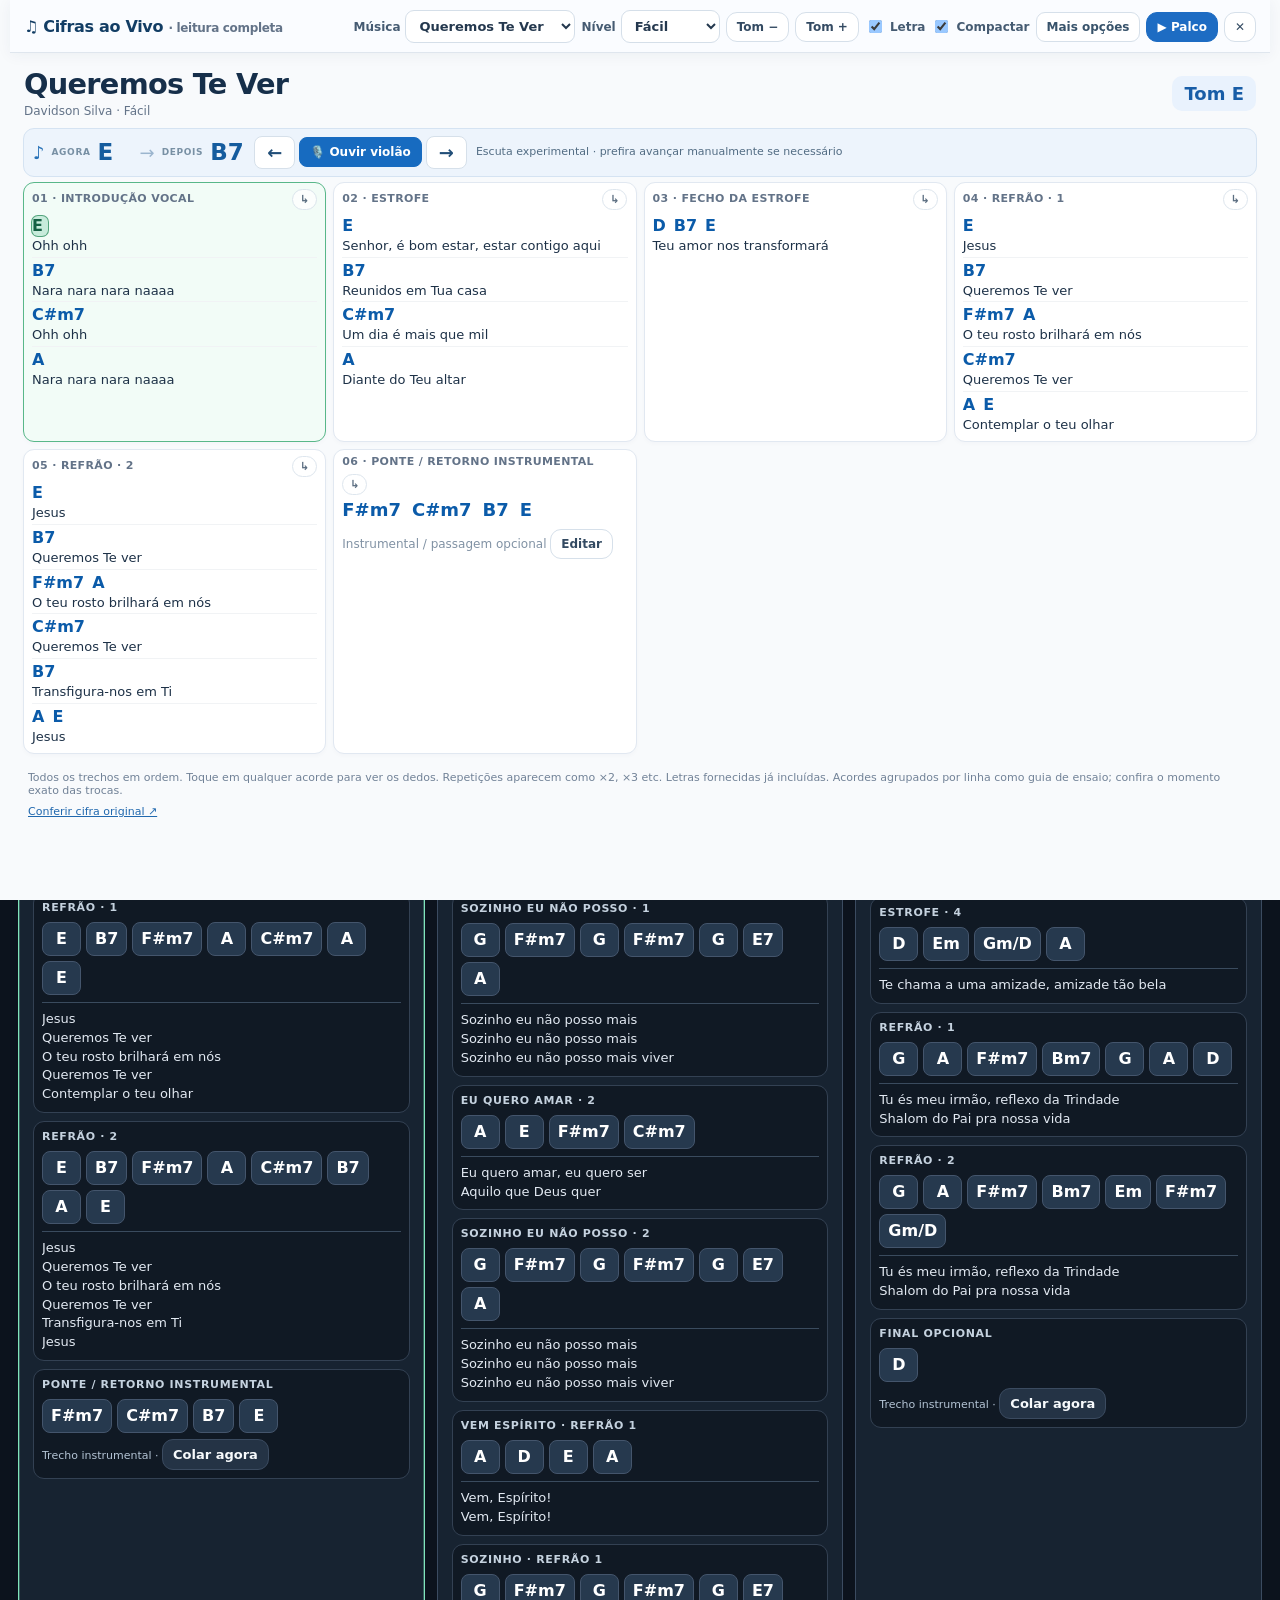
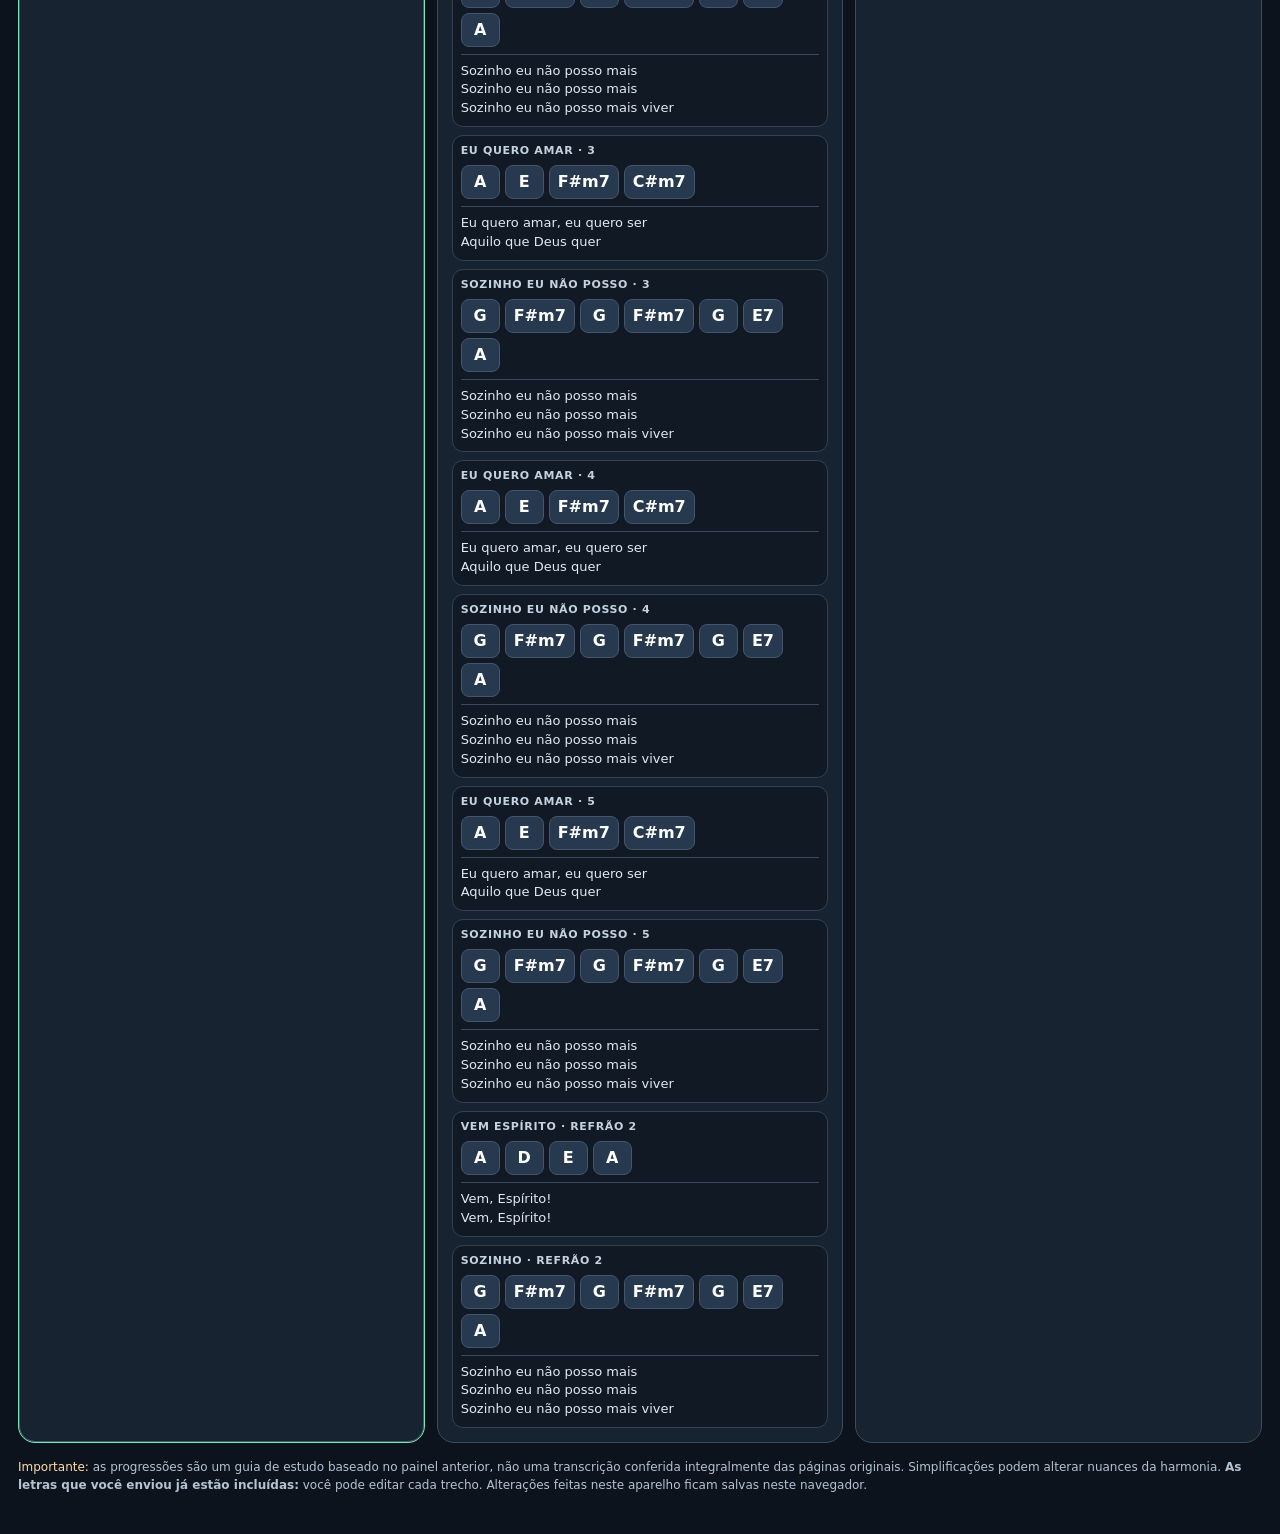
==== commit cb90f823: "Corrige abertura de Vem Espírito conforme referência do usuário, no tom A e letras alinhadas" ====
--- a/cifras/index.html
+++ b/cifras/index.html
@@ -152,10 +152,10 @@
 (()=>{'use strict';
 const SONGS=[
  {"name":"Queremos Te Ver","artist":"Davidson Silva","key":"E","url":"https://www.cifraclub.com.br/davidson-silva/queremos-te-ver/","sections":[{"name":"Introdução vocal","ch":"E B/D# C#m A","lineMap":[1,1,1,1]},{"name":"Estrofe","ch":"E B C#m A","lineMap":[1,1,1,1]},{"name":"Fecho da estrofe","ch":"D B E","lineMap":[3]},{"name":"Refrão · 1","ch":"E B F#m A C#m A E","lineMap":[1,1,2,1,2]},{"name":"Refrão · 2","ch":"E B F#m A C#m B A E","lineMap":[1,1,2,1,1,2]},{"name":"Ponte / retorno instrumental","ch":"F#m C#m B E"}],"mod":[{"name":"Modulação para F# (opcional)","ch":"F# C# G#m B D#m C# F#","lineMap":[1,1,1,1,3]},{"name":"Modulação para G# (opcional)","ch":"G# D# A#m C# E#m D# G#","lineMap":[1,1,1,1,1,2]}]},
- {"name":"Vem Espírito","artist":"Padre Marcelo Rossi","key":"A","url":"https://www.cifraclub.com.br/padre-marcelo-rossi/vem-espirito/","sections":[{"name":"Introdução (instrumental opcional)","ch":"A D/A E/A A"},{"name":"Eu quero amar · 1","ch":"A E/G# F#m7 C#m7","lineMap":[1,1,2]},{"name":"Sozinho eu não posso · 1","ch":"G9 F#m7 G9 F#m7 G9 D/E A","lineMap":[2,2,3]},{"name":"Eu quero amar · 2","ch":"A E/G# F#m7 C#m7","lineMap":[1,1,2]},{"name":"Sozinho eu não posso · 2","ch":"G9 F#m7 G9 F#m7 G9 D/E A","lineMap":[2,2,3]},{"name":"Vem Espírito · refrão 1","ch":"A D/A E/A A","lineMap":[2,2]},{"name":"Sozinho · refrão 1","ch":"G9 F#m7 G9 F#m7 G9 D/E A","lineMap":[2,2,3]},{"name":"Eu quero amar · 3","ch":"A E/G# F#m7 C#m7","lineMap":[1,1,2]},{"name":"Sozinho eu não posso · 3","ch":"G9 F#m7 G9 F#m7 G9 D/E A","lineMap":[2,2,3]},{"name":"Eu quero amar · 4","ch":"A E/G# F#m7 C#m7","lineMap":[1,1,2]},{"name":"Sozinho eu não posso · 4","ch":"G9 F#m7 G9 F#m7 G9 D/E A","lineMap":[2,2,3]},{"name":"Eu quero amar · 5","ch":"A E/G# F#m7 C#m7","lineMap":[1,1,2]},{"name":"Sozinho eu não posso · 5","ch":"G9 F#m7 G9 F#m7 G9 D/E A","lineMap":[2,2,3]},{"name":"Vem Espírito · refrão 2","ch":"A D/A E/A A","lineMap":[2,2]},{"name":"Sozinho · refrão 2","ch":"G9 F#m7 G9 F#m7 G9 D/E A","lineMap":[2,2,3]}]},
+ {"name":"Vem Espírito","artist":"Padre Marcelo Rossi","key":"A","url":"https://www.cifraclub.com.br/padre-marcelo-rossi/vem-espirito/","sections":[{"name":"Abertura · Vem Espírito","ch":"A D/A E/A A","lineMap":[2,2]},{"name":"Abertura · Sozinho não posso","ch":"G9 F#m7 G9 F#m7 G9 D/E A","lineMap":[2,2,3]},{"name":"Eu quero amar · 1","ch":"A E/G# F#m7 C#m7","lineMap":[2,2]},{"name":"Sozinho eu não posso · 1","ch":"G9 F#m7 G9 F#m7 G9 D/E A","lineMap":[2,2,3]},{"name":"Eu quero amar · 2","ch":"A E/G# F#m7 C#m7","lineMap":[2,2]},{"name":"Sozinho eu não posso · 2","ch":"G9 F#m7 G9 F#m7 G9 D/E A","lineMap":[2,2,3]},{"name":"Vem Espírito · refrão 1","ch":"A D/A E/A A","lineMap":[2,2]},{"name":"Sozinho · refrão 1","ch":"G9 F#m7 G9 F#m7 G9 D/E A","lineMap":[2,2,3]},{"name":"Eu quero amar · 3","ch":"A E/G# F#m7 C#m7","lineMap":[2,2]},{"name":"Sozinho eu não posso · 3","ch":"G9 F#m7 G9 F#m7 G9 D/E A","lineMap":[2,2,3]},{"name":"Eu quero amar · 4","ch":"A E/G# F#m7 C#m7","lineMap":[2,2]},{"name":"Sozinho eu não posso · 4","ch":"G9 F#m7 G9 F#m7 G9 D/E A","lineMap":[2,2,3]},{"name":"Eu quero amar · 5","ch":"A E/G# F#m7 C#m7","lineMap":[2,2]},{"name":"Sozinho eu não posso · 5","ch":"G9 F#m7 G9 F#m7 G9 D/E A","lineMap":[2,2,3]},{"name":"Vem Espírito · refrão 2","ch":"A D/A E/A A","lineMap":[2,2]},{"name":"Sozinho · refrão 2","ch":"G9 F#m7 G9 F#m7 G9 D/E A","lineMap":[2,2,3]}]},
  {"name":"Amizade Tão Bela","artist":"Comunidade Católica Shalom","key":"D","url":"https://www.cifraclub.com.br/comunidade-catolica-shalom/amizade-tao-bela/","sections":[{"name":"Introdução (instrumental opcional)","ch":"D G Em A4"},{"name":"Estrofe · 1","ch":"D Em G A","lineMap":[4]},{"name":"Estrofe · 2","ch":"D Em Gm A","lineMap":[4]},{"name":"Estrofe · 3","ch":"D Em G A","lineMap":[4]},{"name":"Estrofe · 4","ch":"D Em Gm A","lineMap":[4]},{"name":"Refrão · 1","ch":"G A F#m Bm G A D","lineMap":[4,3]},{"name":"Refrão · 2","ch":"G A F#m Bm Em F#m Gm","lineMap":[4,3]},{"name":"Final opcional","ch":"D"}]}
 ];
-const DEFAULT_LYRICS=[["Ohh ohh\nNara nara nara naaaa\nOhh ohh\nNara nara nara naaaa","Senhor, é bom estar, estar contigo aqui\nReunidos em Tua casa\nUm dia é mais que mil\nDiante do Teu altar","Teu amor nos transformará","Jesus\nQueremos Te ver\nO teu rosto brilhará em nós\nQueremos Te ver\nContemplar o teu olhar","Jesus\nQueremos Te ver\nO teu rosto brilhará em nós\nQueremos Te ver\nTransfigura-nos em Ti\nJesus","","Jesus\nQueremos Te ver\nO teu rosto brilhará em nós\nQueremos Te ver\nContemplar o teu olhar","Jesus\nQueremos Te ver\nO teu rosto brilhará em nós\nQueremos Te ver\nTransfigura-nos em Ti\nJesus"],["","Eu quero amar\nEu quero ser\nAquilo que Deus quer","Sozinho eu não posso mais\nSozinho eu não posso mais\nSozinho eu não posso mais viver","Eu quero amar\nEu quero ser\nAquilo que Deus quer","Sozinho eu não posso mais\nSozinho eu não posso mais\nSozinho eu não posso mais viver","Vem, Espírito!\nVem, Espírito!","Sozinho eu não posso mais\nSozinho eu não posso mais\nSozinho eu não posso mais viver","Eu quero amar\nEu quero ser\nAquilo que Deus quer","Sozinho eu não posso mais\nSozinho eu não posso mais\nSozinho eu não posso mais viver","Eu quero amar\nEu quero ser\nAquilo que Deus quer","Sozinho eu não posso mais\nSozinho eu não posso mais\nSozinho eu não posso mais viver","Eu quero amar\nEu quero ser\nAquilo que Deus quer","Sozinho eu não posso mais\nSozinho eu não posso mais\nSozinho eu não posso mais viver","Vem, Espírito!\nVem, Espírito!","Sozinho eu não posso mais\nSozinho eu não posso mais\nSozinho eu não posso mais viver"],["","Tua vida é um dom de alegria e festa","Cantada com esplendor, com amor e graça","O Pai contempla na glória e com um sopro te cria","Te chama a uma amizade, amizade tão bela","Tu és meu irmão, reflexo da Trindade\nShalom do Pai pra nossa vida","Tu és meu irmão, reflexo da Trindade\nShalom do Pai pra nossa vida",""]];
+const DEFAULT_LYRICS=[["Ohh ohh\nNara nara nara naaaa\nOhh ohh\nNara nara nara naaaa","Senhor, é bom estar, estar contigo aqui\nReunidos em Tua casa\nUm dia é mais que mil\nDiante do Teu altar","Teu amor nos transformará","Jesus\nQueremos Te ver\nO teu rosto brilhará em nós\nQueremos Te ver\nContemplar o teu olhar","Jesus\nQueremos Te ver\nO teu rosto brilhará em nós\nQueremos Te ver\nTransfigura-nos em Ti\nJesus","","Jesus\nQueremos Te ver\nO teu rosto brilhará em nós\nQueremos Te ver\nContemplar o teu olhar","Jesus\nQueremos Te ver\nO teu rosto brilhará em nós\nQueremos Te ver\nTransfigura-nos em Ti\nJesus"],["Vem, Espírito!\nVem, Espírito!","Sozinho eu não posso mais\nSozinho eu não posso mais\nSozinho eu não posso mais viver","Eu quero amar, eu quero ser\nAquilo que Deus quer","Sozinho eu não posso mais\nSozinho eu não posso mais\nSozinho eu não posso mais viver","Eu quero amar, eu quero ser\nAquilo que Deus quer","Sozinho eu não posso mais\nSozinho eu não posso mais\nSozinho eu não posso mais viver","Vem, Espírito!\nVem, Espírito!","Sozinho eu não posso mais\nSozinho eu não posso mais\nSozinho eu não posso mais viver","Eu quero amar, eu quero ser\nAquilo que Deus quer","Sozinho eu não posso mais\nSozinho eu não posso mais\nSozinho eu não posso mais viver","Eu quero amar, eu quero ser\nAquilo que Deus quer","Sozinho eu não posso mais\nSozinho eu não posso mais\nSozinho eu não posso mais viver","Eu quero amar, eu quero ser\nAquilo que Deus quer","Sozinho eu não posso mais\nSozinho eu não posso mais\nSozinho eu não posso mais viver","Vem, Espírito!\nVem, Espírito!","Sozinho eu não posso mais\nSozinho eu não posso mais\nSozinho eu não posso mais viver"],["","Tua vida é um dom de alegria e festa","Cantada com esplendor, com amor e graça","O Pai contempla na glória e com um sopro te cria","Te chama a uma amizade, amizade tão bela","Tu és meu irmão, reflexo da Trindade\nShalom do Pai pra nossa vida","Tu és meu irmão, reflexo da Trindade\nShalom do Pai pra nossa vida",""]];
 const NOTES=['C','C#','D','D#','E','F','F#','G','G#','A','A#','B'];
 const PITCH=Object.fromEntries(NOTES.map((x,i)=>[x,i]));Object.assign(PITCH,{Db:1,Eb:3,Gb:6,Ab:8,Bb:10,Cb:11,Fb:4,'E#':5,'B#':0});
 const EASY={'B/D#':'B7','D/A':'D','E/A':'E','G9':'G','D/E':'E7','E/G#':'E','B':'B7','C#m':'C#m7','F#m':'F#m7','Bm':'Bm7','Gm':'Gm/D','A4':'A','F#':'F#7','C#':'C#7','G#m':'G#m7','D#m':'D#m7','G#':'G#7','D#':'D#7','A#m':'A#m7','E#m':'Fm7'};
@@ -174,7 +174,8 @@
 };
 const $=id=>document.getElementById(id);
 const initial={song:0,step:0,level:'easy',showLyrics:true,useCapo:false,mod:false,compact:false,sheetSong:0,sheetLyrics:true,sheetFit:true,transpose:[0,0,0],lyrics:[{},{},{}]};
-let saved={};try{saved=JSON.parse(localStorage.getItem('casais-cifras-v3')||'{}')||{};}catch(e){}
+let saved={};try{saved=JSON.parse(localStorage.getItem('casais-cifras-v4')||localStorage.getItem('casais-cifras-v3')||'{}')||{};}catch(e){}
+if(!localStorage.getItem('casais-cifras-v4')&&Array.isArray(saved.lyrics)){saved.lyrics[1]={};saved.step=0;}
 const state={...initial,...saved,transpose:Array.isArray(saved.transpose)&&saved.transpose.length===3?saved.transpose:[0,0,0],lyrics:Array.isArray(saved.lyrics)&&saved.lyrics.length===3?saved.lyrics:[{},{},{}],auto:false,seconds:4,stage:false};
 if(!['original','easy','basic'].includes(state.level))state.level='easy';state.sheetSong=Math.max(0,Math.min(2,Number(state.sheetSong)||0));state.sheetLyrics=!!state.sheetLyrics;state.sheetFit=state.sheetFit!==false;state.sheet=false;
 let timer=null,wake=null,toastTimer=null,modalSong=0,modalSection=0,modalStep=0;
@@ -192,7 +193,7 @@
  const lines=lyricLines(lyric),chords=sec.ch.trim().split(/\s+/),groups=lineCounts(sec,lines.length);let ci=0;
  return `<div class="sheet-score">`+lines.map((line,k)=>{let ch='';for(let j=0;j<groups[k];j++){const c=shownChord(i,chords[ci]);ch+=`<button class="sheet-chord ${i===state.song&&start+ci===state.step?'is-current':''}" data-sheet-chord="${start+ci}" title="Ver posição de ${esc(c.shape)}">${esc(c.shape)}${c.capo?`<small>soa ${esc(c.sounding)}</small>`:''}</button>`;ci++;}return `<div class="sheet-line"><div class="sheet-line-chords">${ch||'<span class="chord-spacer">·</span>'}</div><div class="sheet-line-lyrics">${esc(line)}</div></div>`;}).join('')+'</div>';
 }
-function store(){try{localStorage.setItem('casais-cifras-v3',JSON.stringify({level:state.level,showLyrics:state.showLyrics,useCapo:state.useCapo,mod:state.mod,compact:state.compact,transpose:state.transpose,lyrics:state.lyrics,song:state.song,step:state.step,sheetSong:state.sheetSong,sheetLyrics:state.sheetLyrics,sheetFit:state.sheetFit}));}catch(e){}}
+function store(){try{localStorage.setItem('casais-cifras-v4',JSON.stringify({level:state.level,showLyrics:state.showLyrics,useCapo:state.useCapo,mod:state.mod,compact:state.compact,transpose:state.transpose,lyrics:state.lyrics,song:state.song,step:state.step,sheetSong:state.sheetSong,sheetLyrics:state.sheetLyrics,sheetFit:state.sheetFit}));}catch(e){}}
 function esc(t){return String(t).replace(/[&<>"']/g,c=>({'&':'&amp;','<':'&lt;','>':'&gt;','"':'&quot;',"'":'&#39;'}[c]));}
 function noteShift(n,by){return NOTES[((n+by)%12+12)%12];}
 function chordShift(s,by){const m=/^([A-G](?:#|b)?)(maj7|m7|sus4|sus2|m|7|9|4)?(?:\/([A-G](?:#|b)?))?$/.exec(s);if(!m)return s;const p=PITCH[m[1]],bass=m[3]?PITCH[m[3]]:null;return p===undefined?s:noteShift(p,by)+(m[2]||'')+(bass===null?'':'/'+noteShift(bass,by));}
